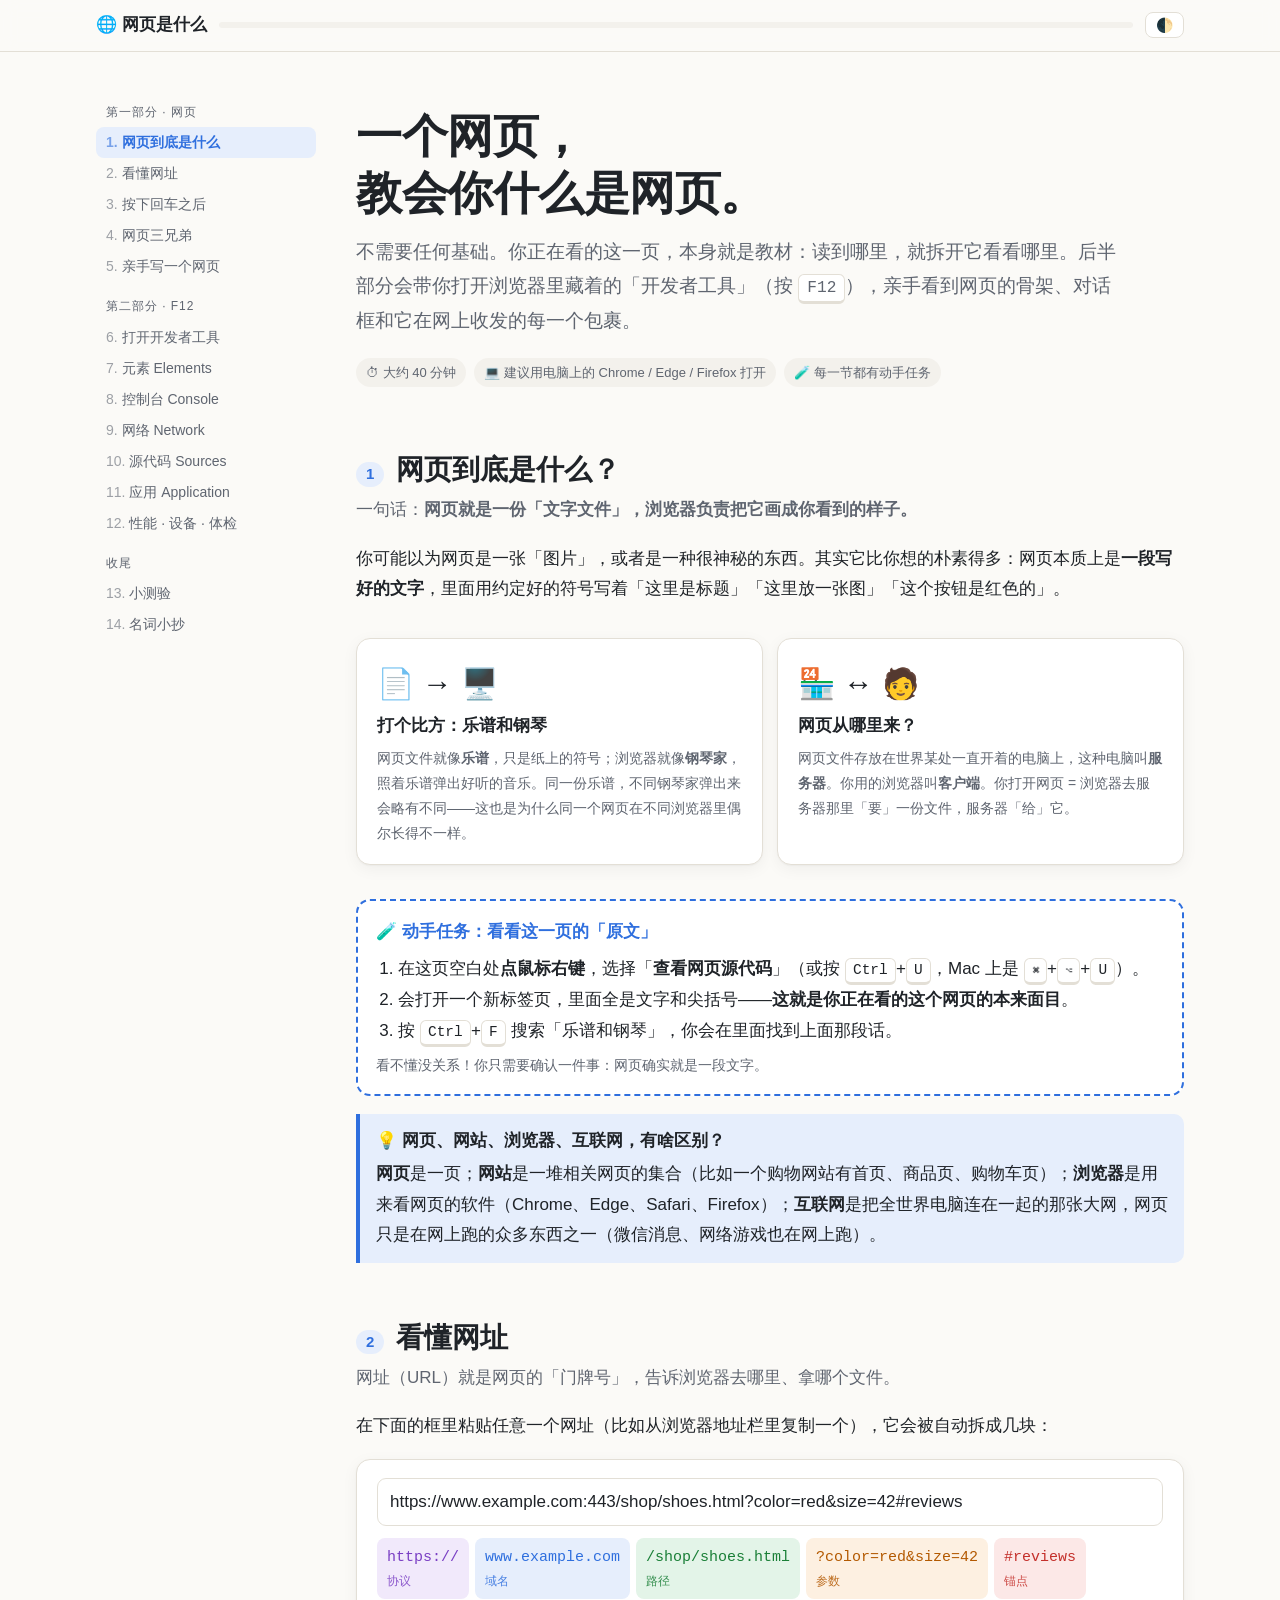
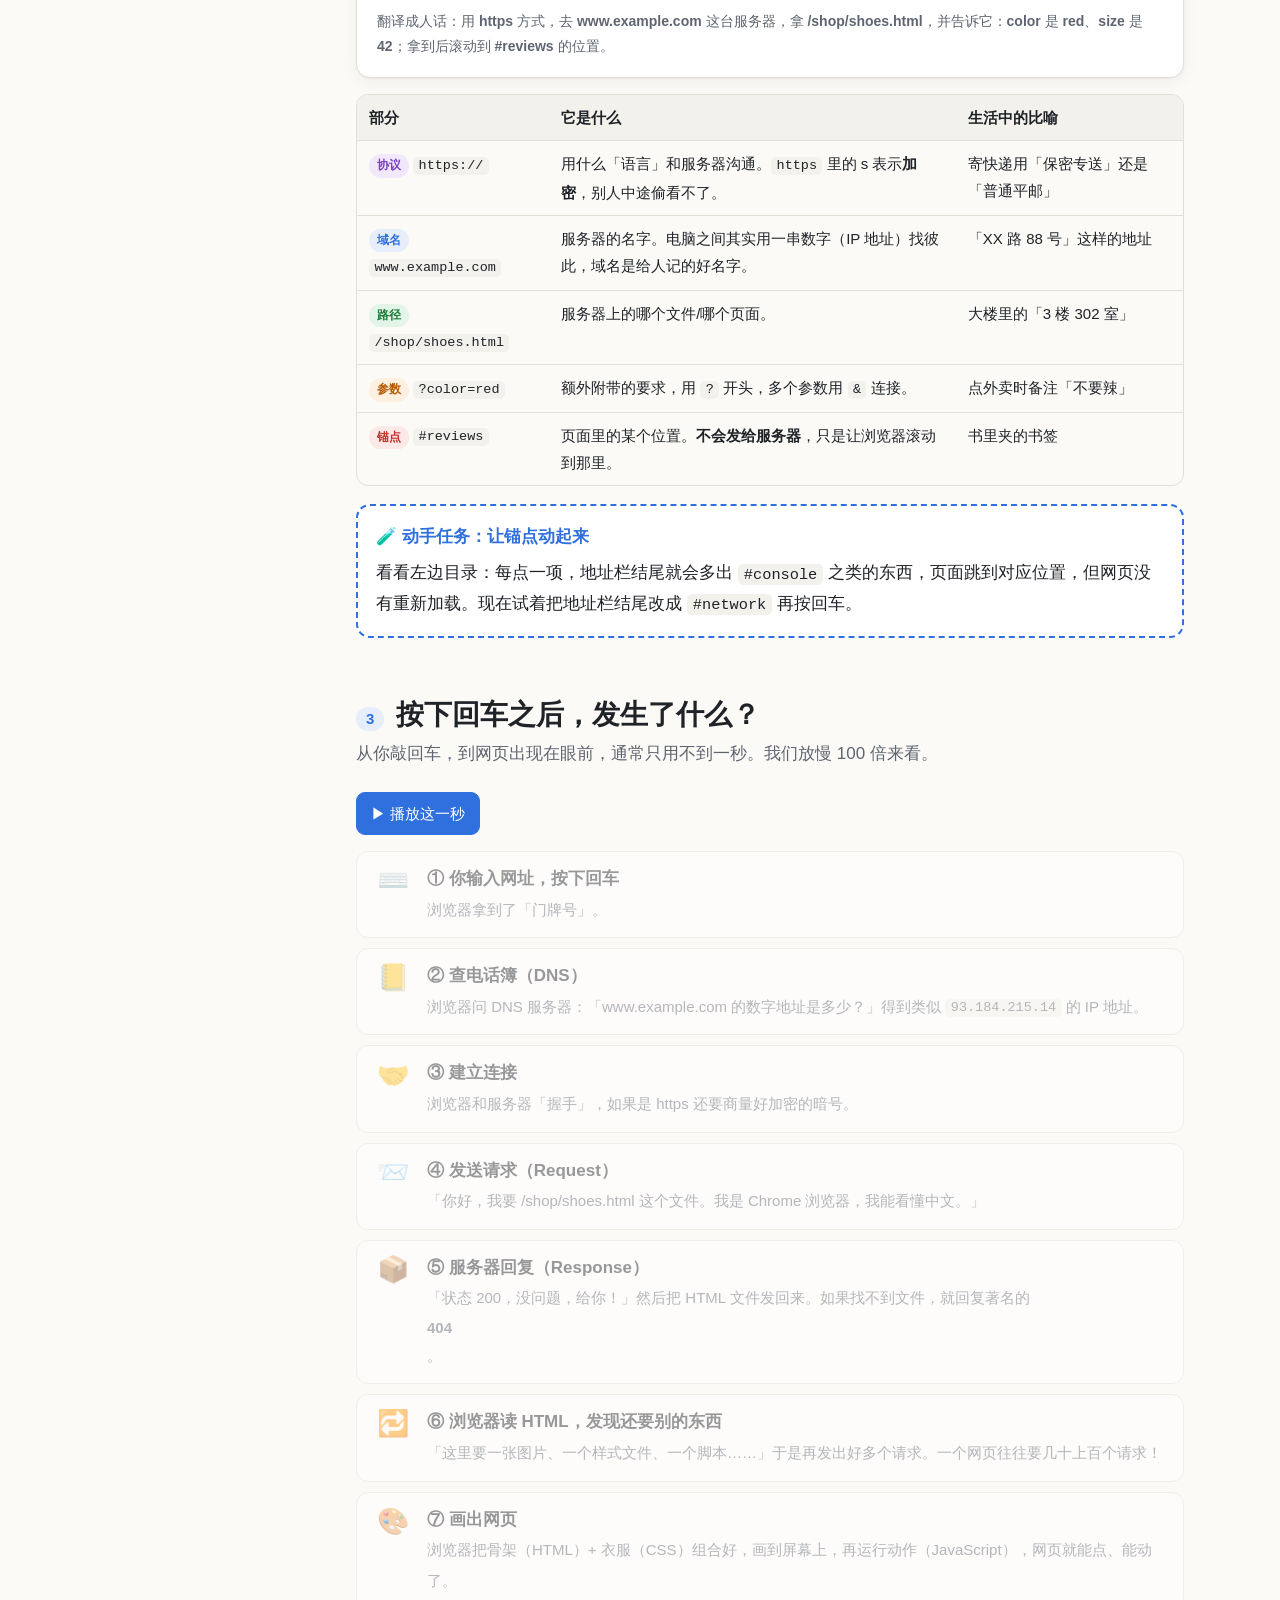
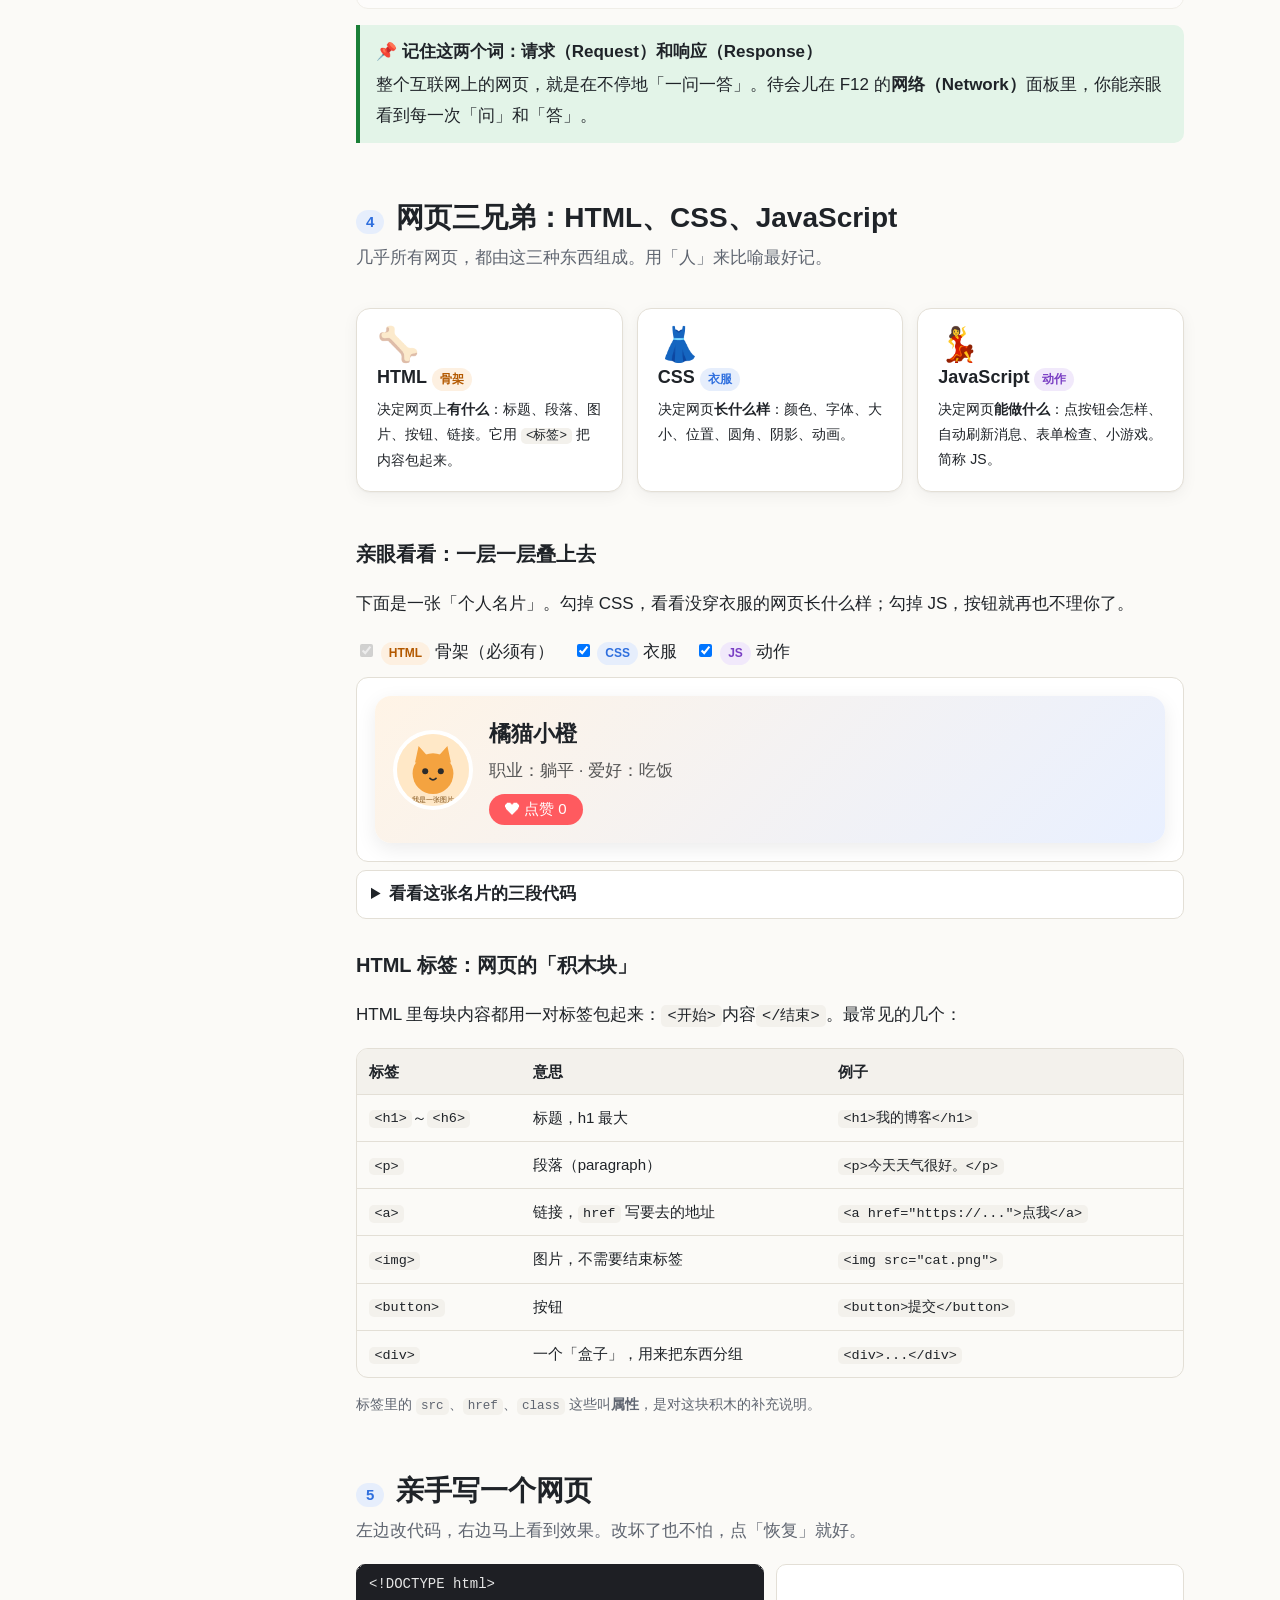
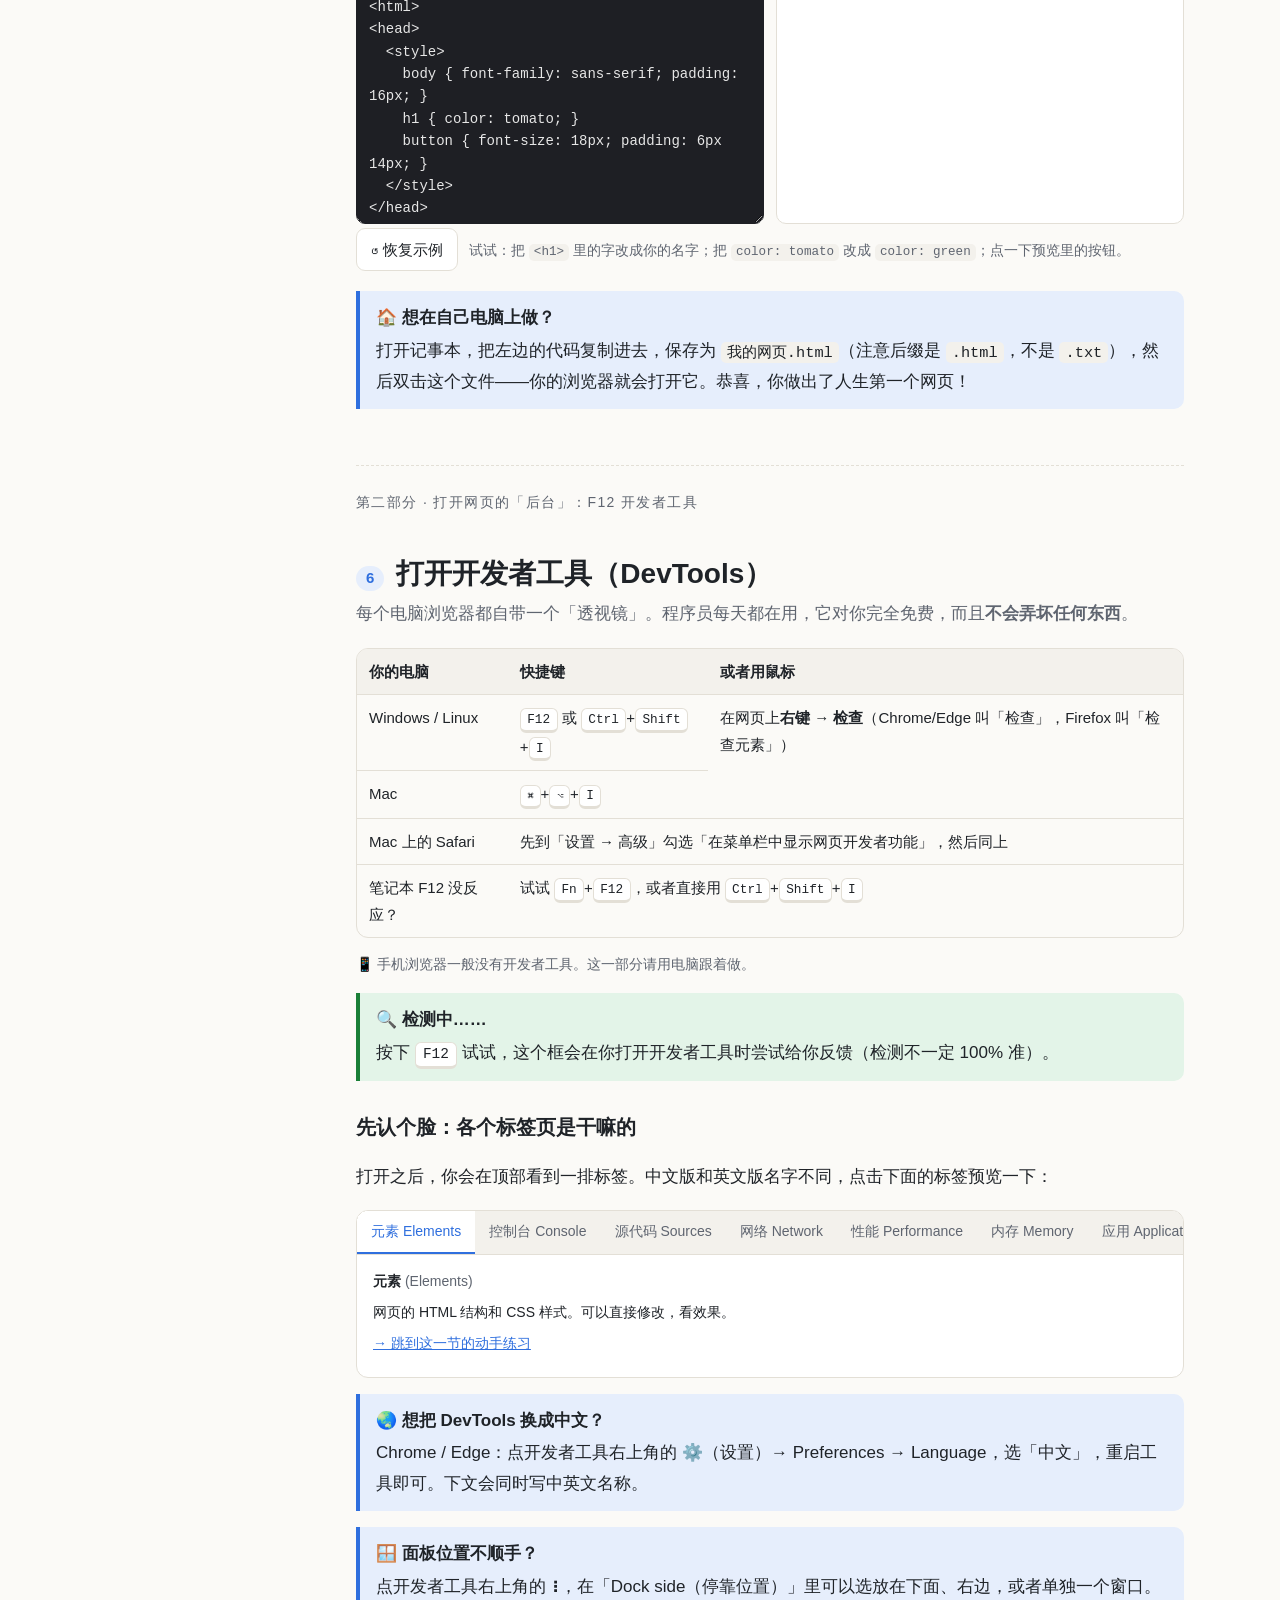
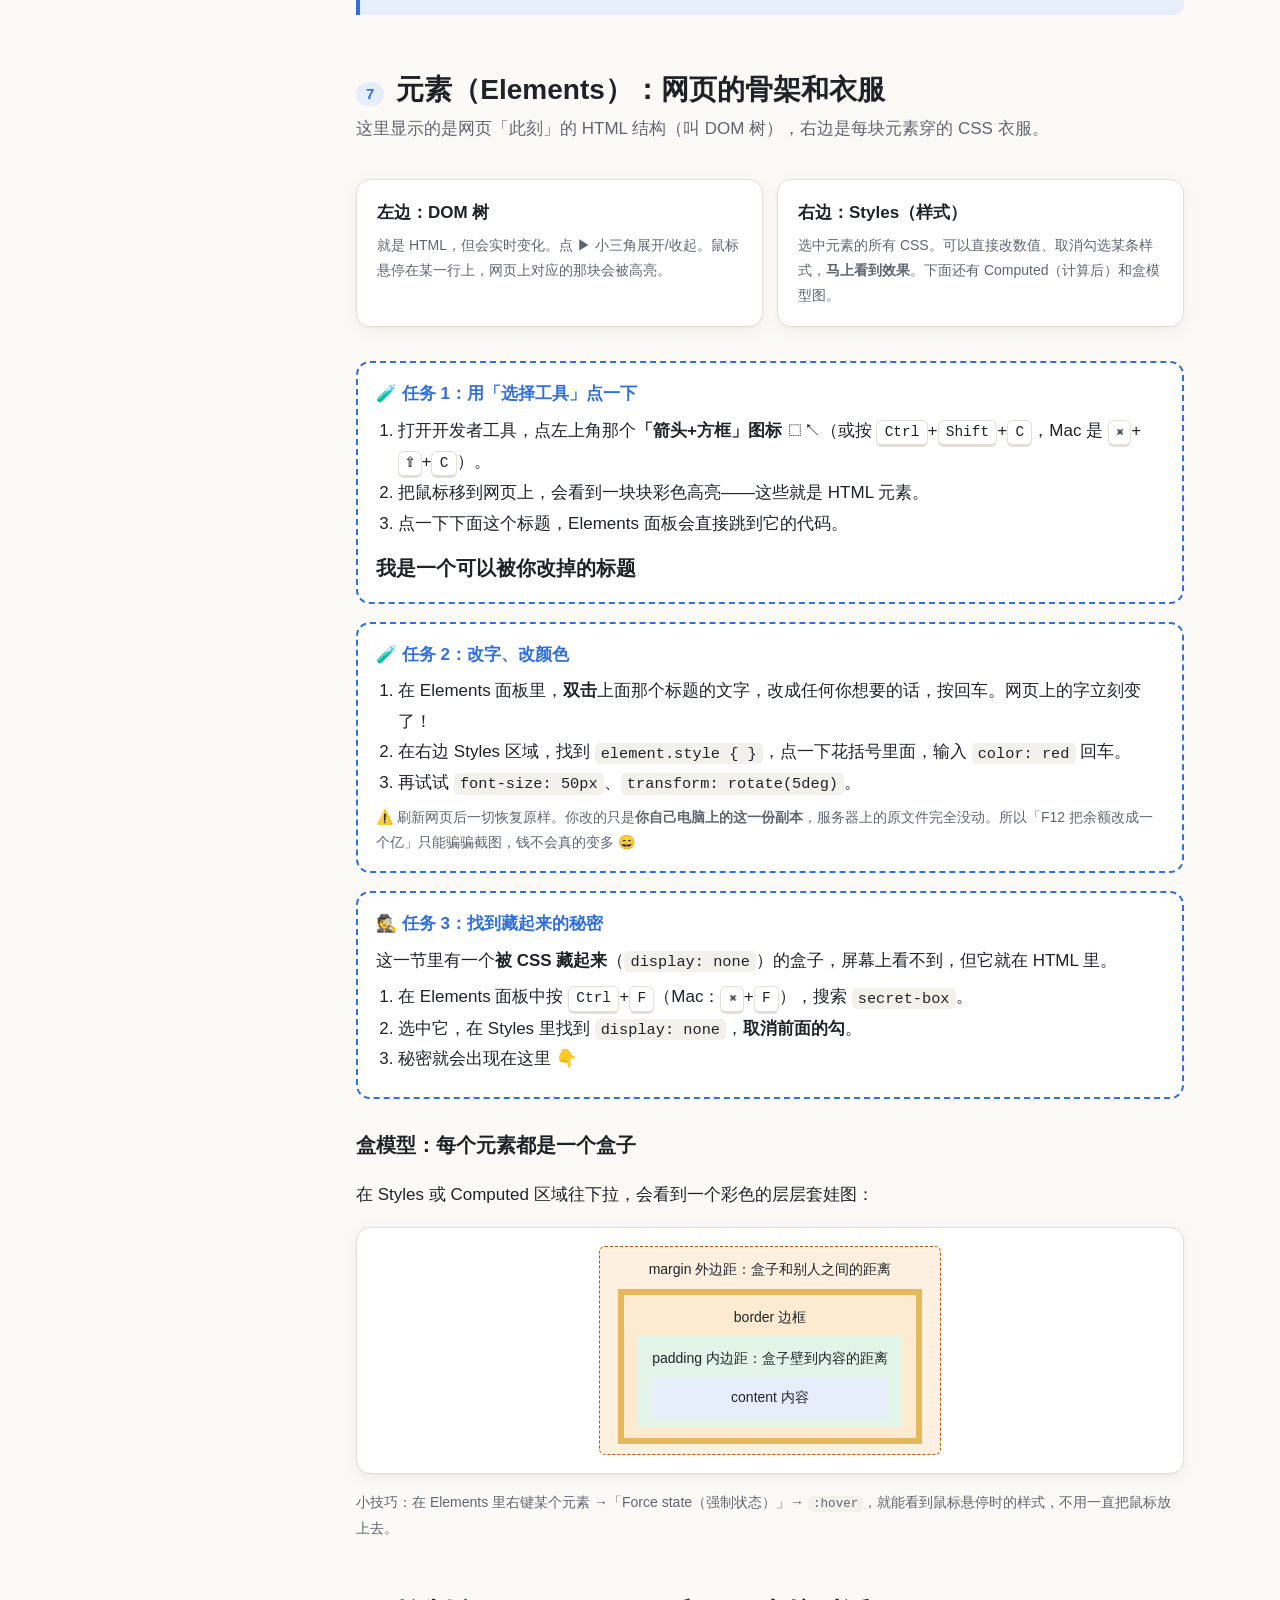
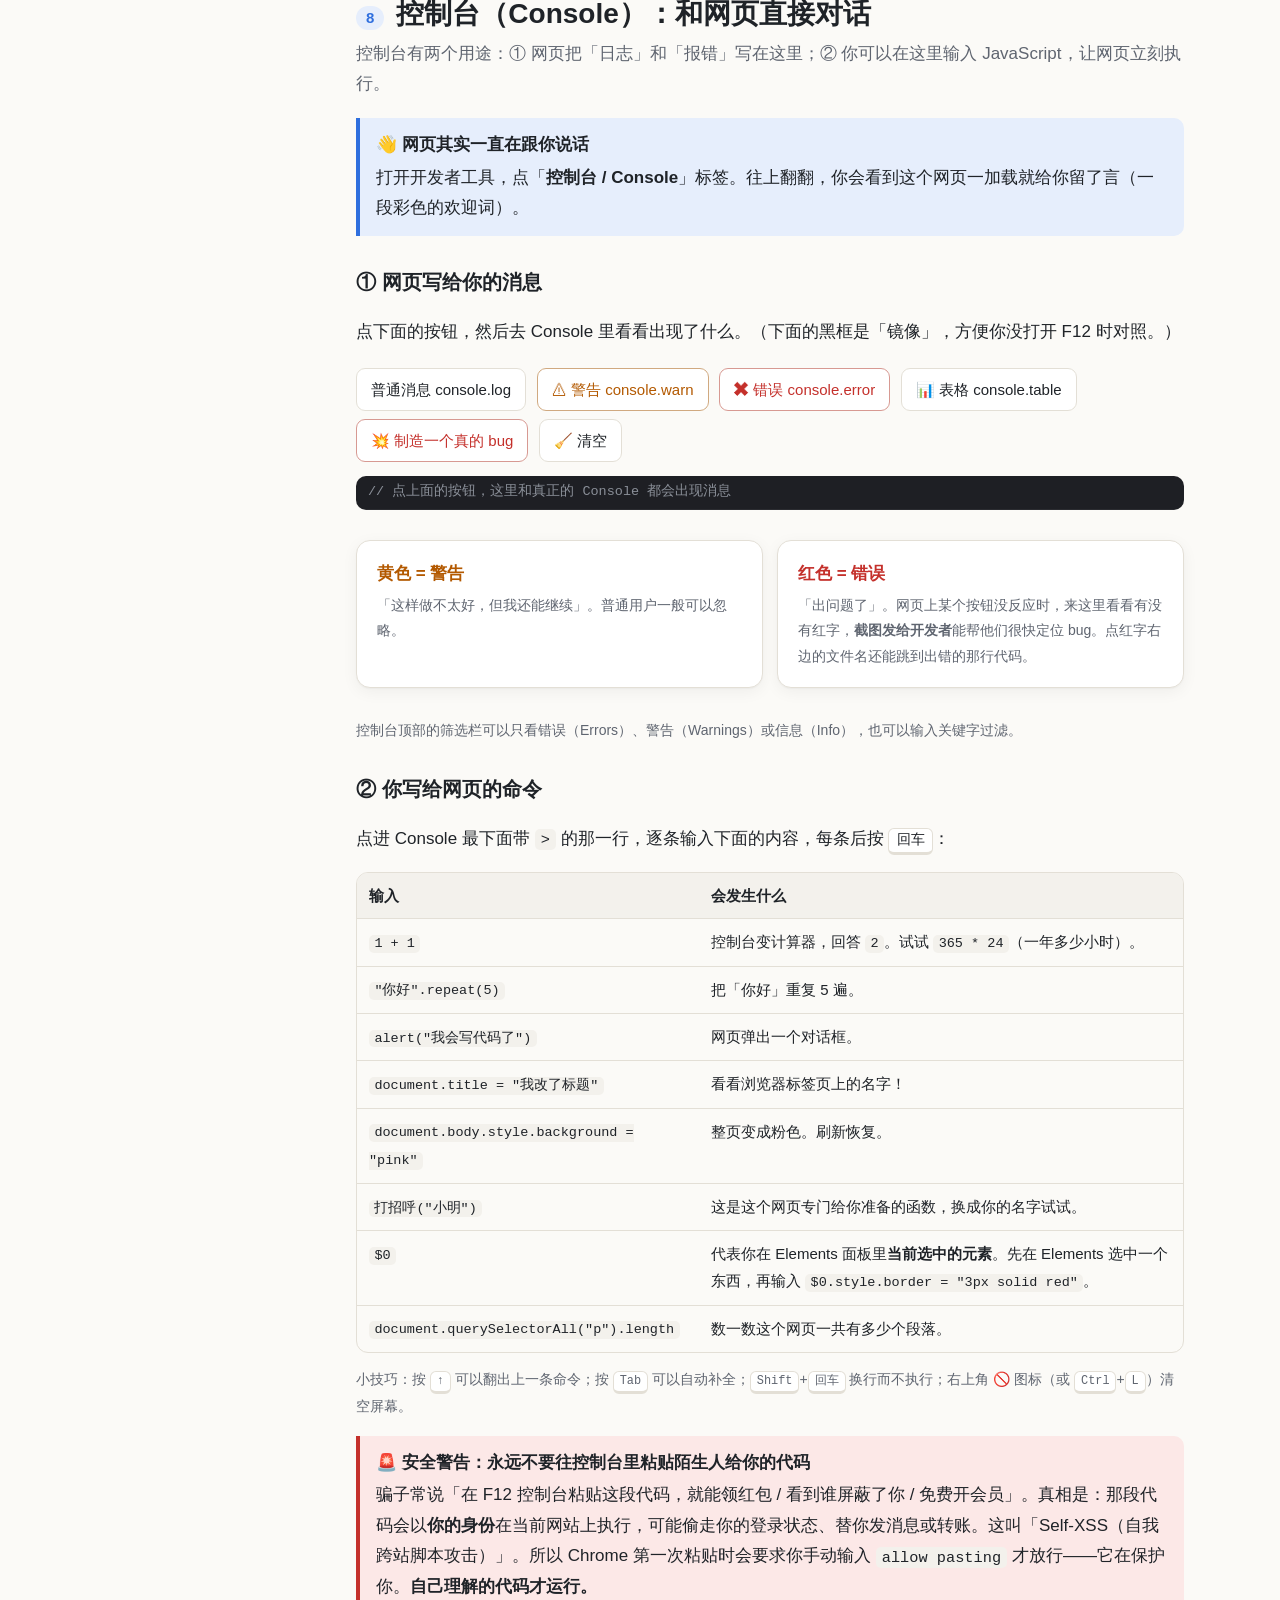
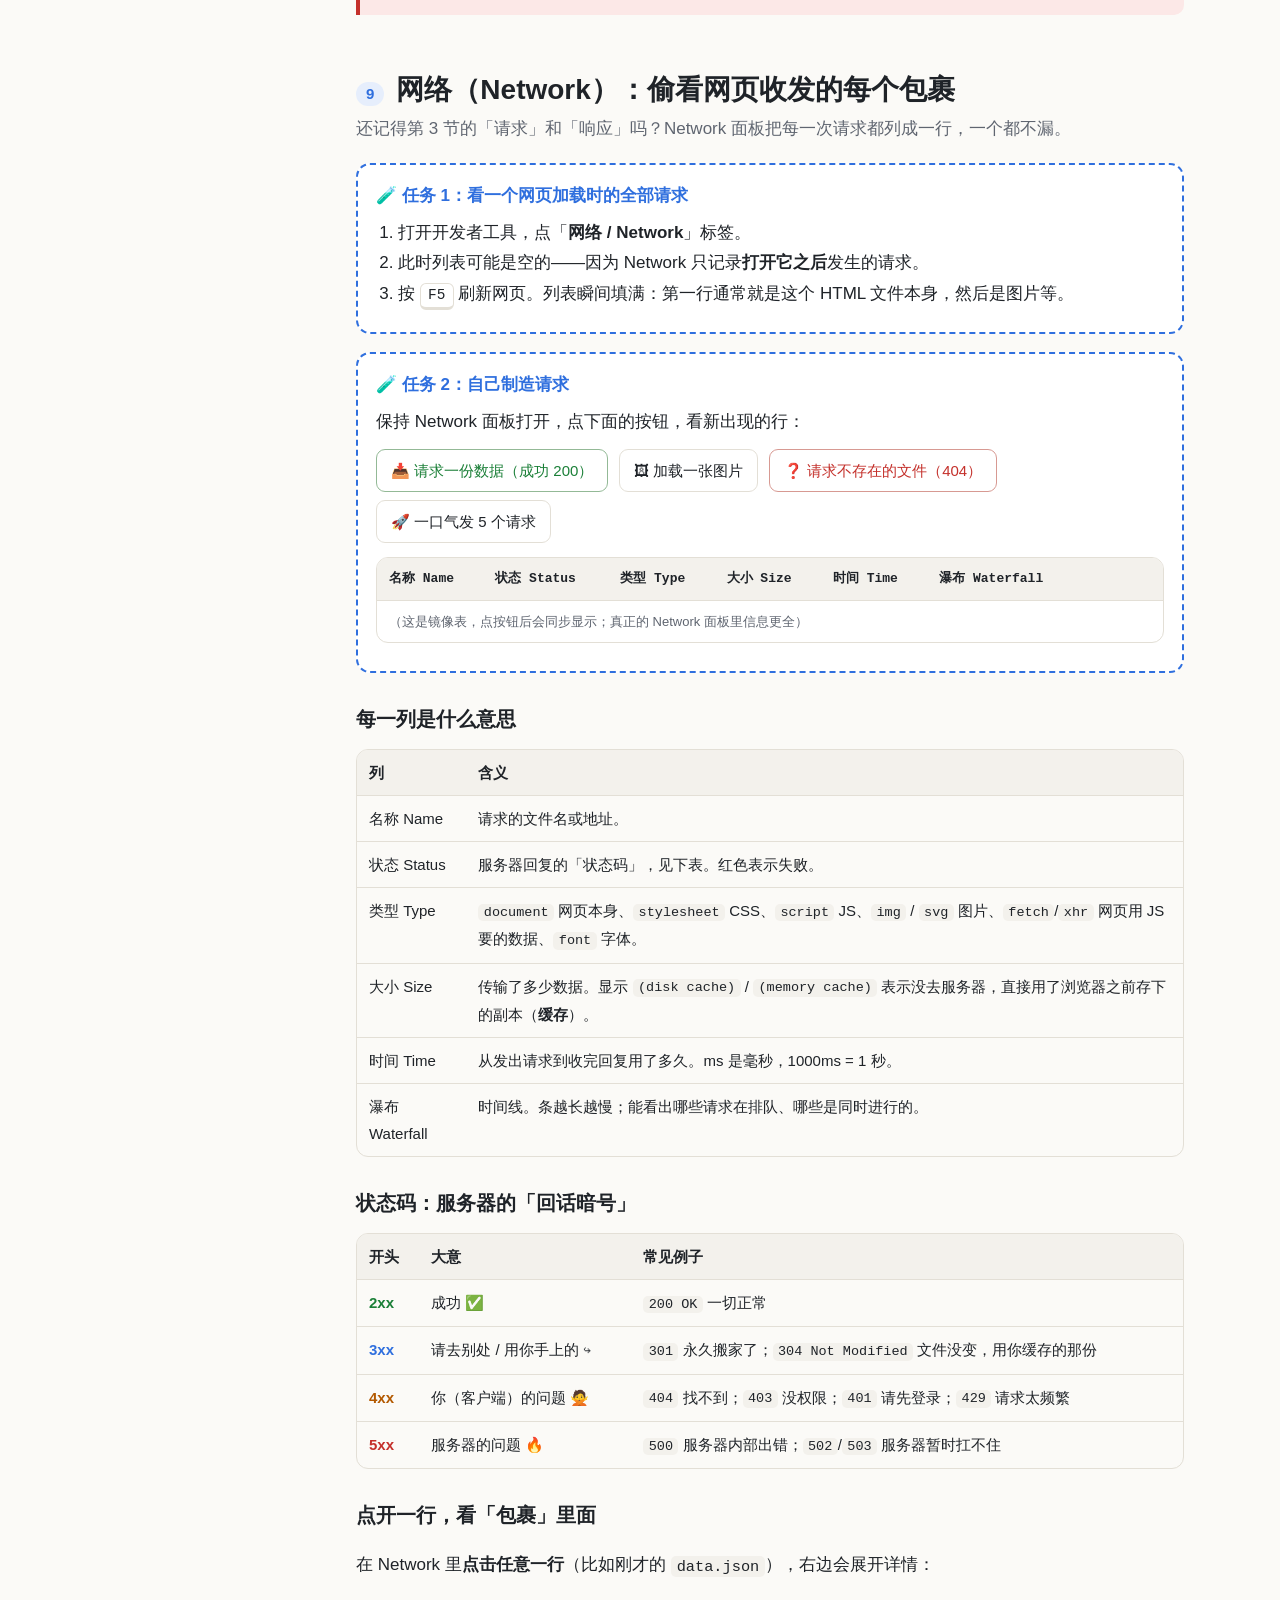
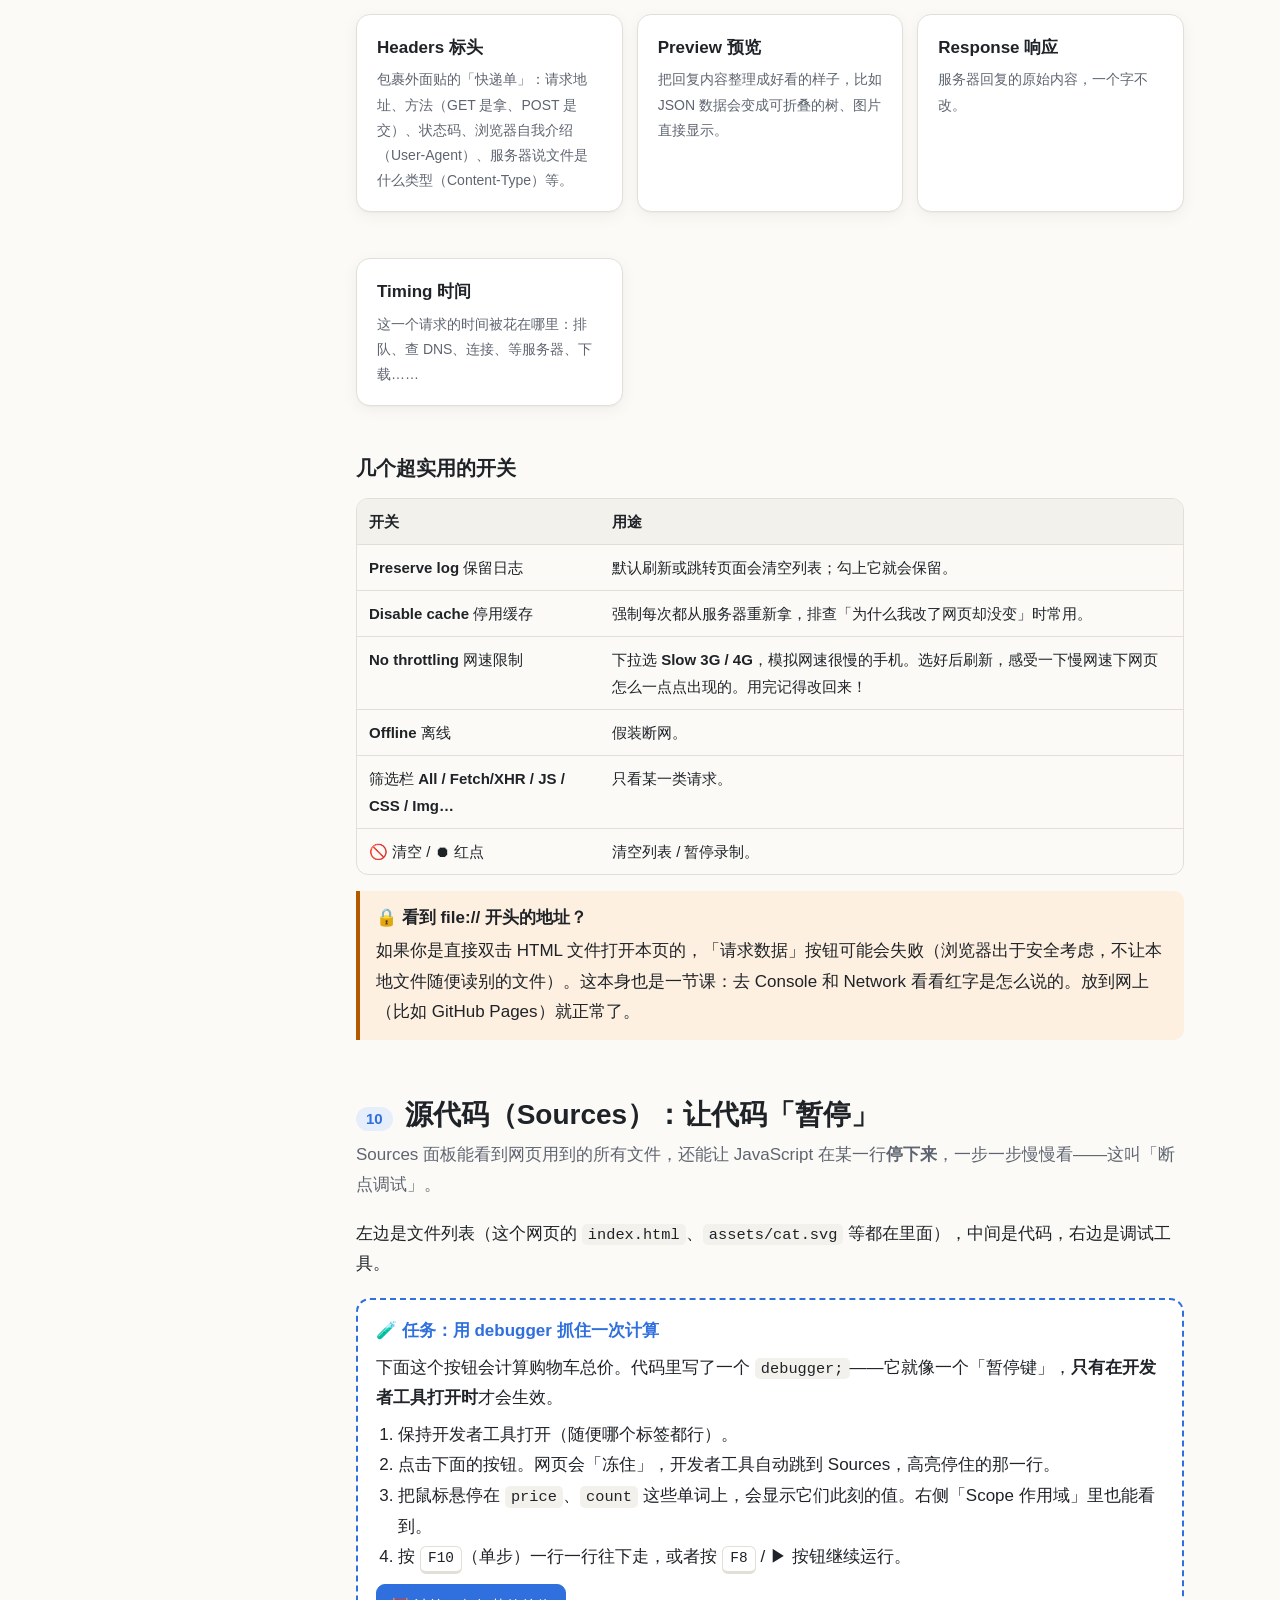
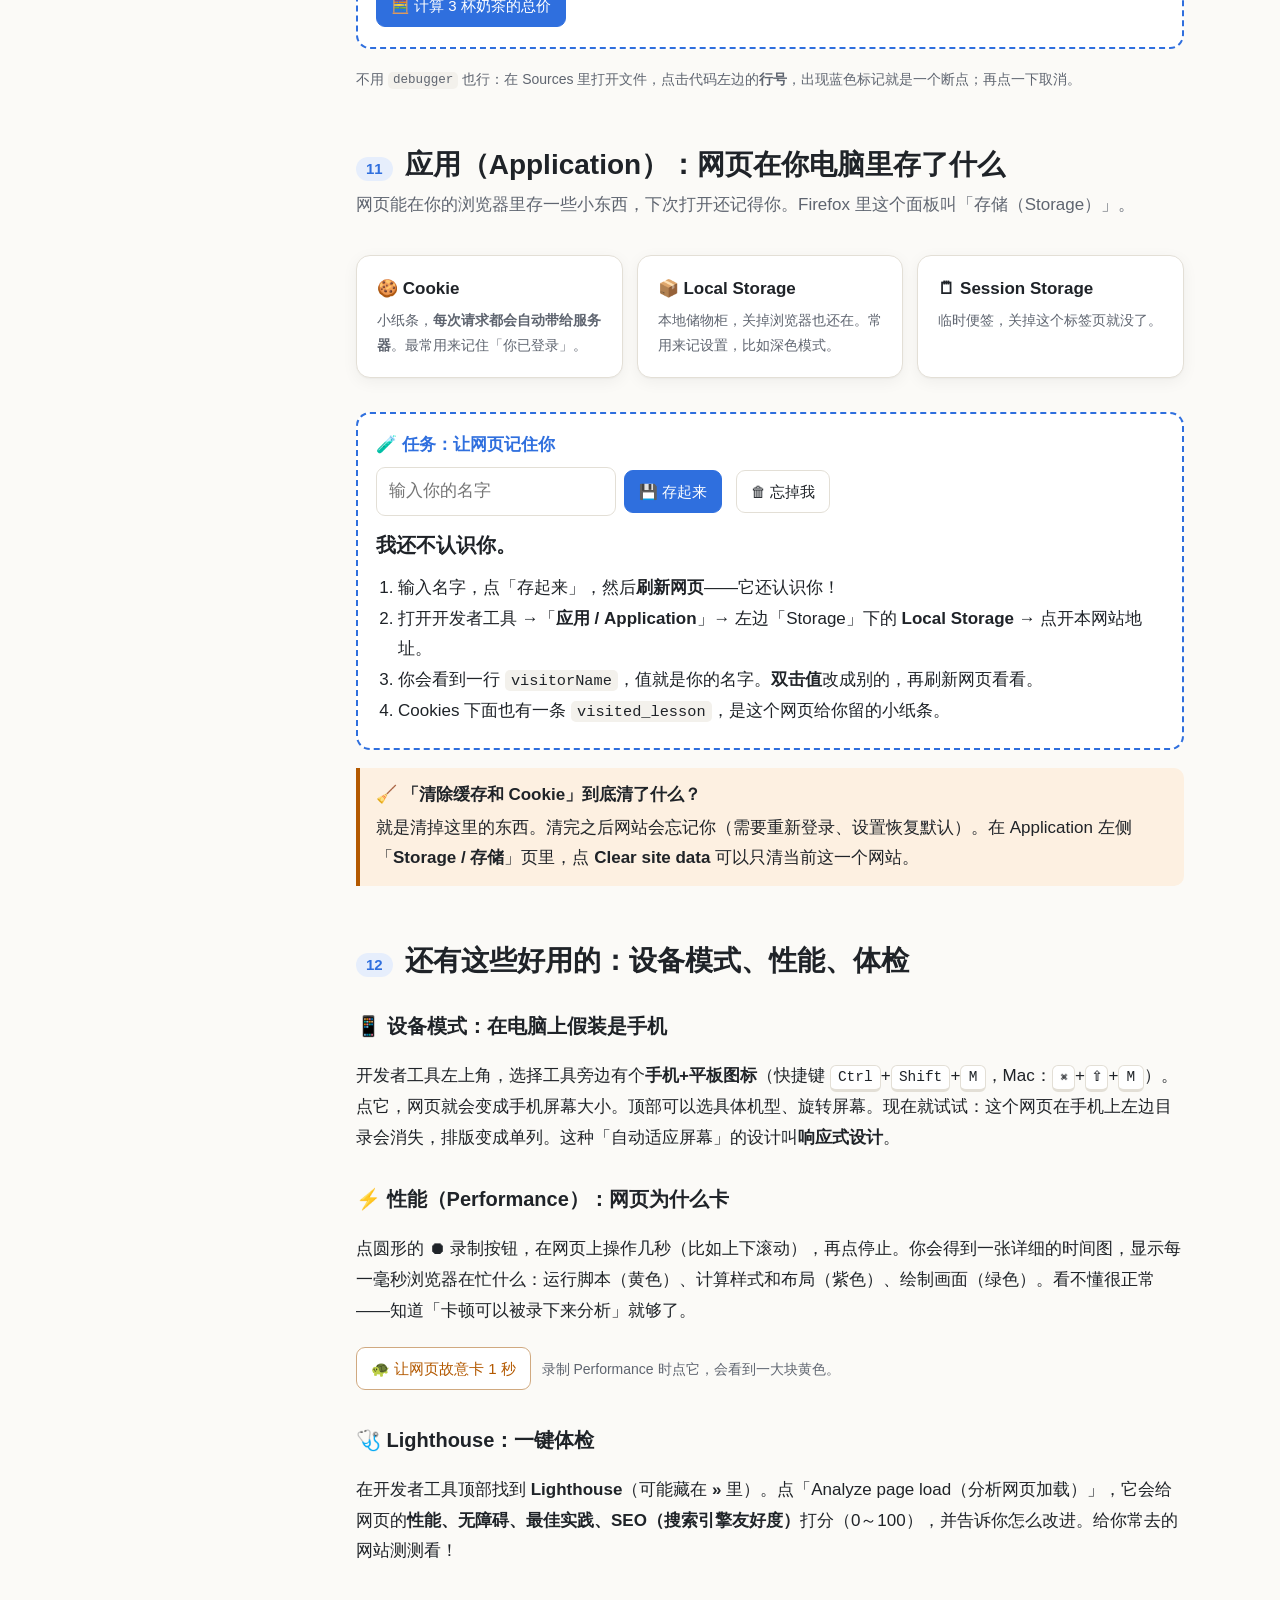
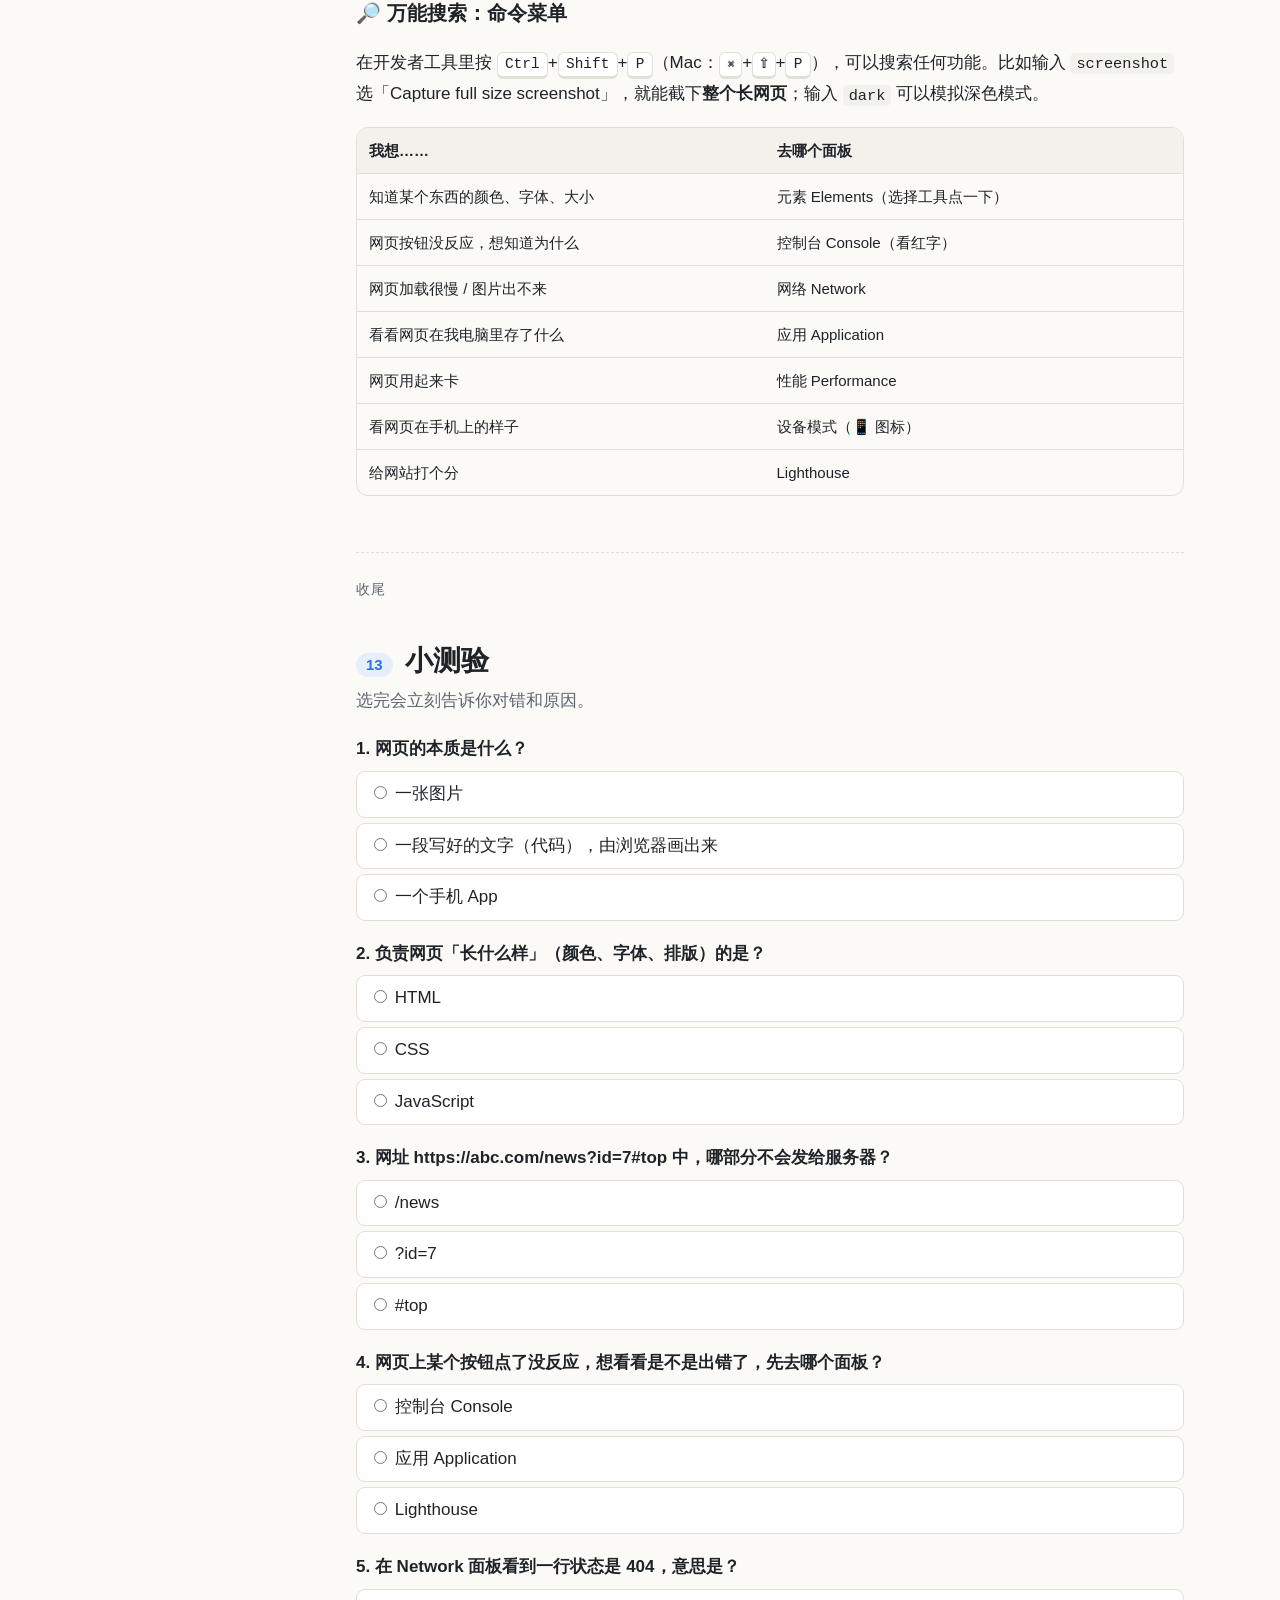
==== index.html @ 481eadd7 "Add beginner tutorial page: what a webpage is and how to use F12 DevTools" ====
<!DOCTYPE html>
<html lang="zh-CN">
<head>
<meta charset="UTF-8">
<meta name="viewport" content="width=device-width, initial-scale=1">
<title>网页是什么</title>
<meta name="description" content="给零基础的人：用一个网页讲明白什么是网页，以及怎么用 F12 开发者工具（元素、控制台、网络、源代码、应用、性能）看懂它。">
<style>
  :root {
    --bg: #fbfaf7;
    --surface: #ffffff;
    --surface-2: #f3f1ec;
    --text: #1f2328;
    --muted: #5f6570;
    --border: #e3dfd6;
    --accent: #2f6fde;
    --accent-soft: #e6eefc;
    --green: #1a7f37;
    --green-soft: #e3f4e8;
    --orange: #b35900;
    --orange-soft: #fdf0e1;
    --red: #c4302b;
    --red-soft: #fce8e7;
    --purple: #7a3fc4;
    --purple-soft: #f1e9fb;
    --code-bg: #1e1f24;
    --code-text: #e6e6e6;
    --shadow: 0 1px 2px rgba(0,0,0,.04), 0 4px 16px rgba(0,0,0,.05);
  }
  @media (prefers-color-scheme: dark) {
    :root:not([data-theme="light"]) {
      --bg: #15161a; --surface: #1d1f24; --surface-2: #25282e; --text: #e8e9ec; --muted: #a0a5ae;
      --border: #33363d; --accent: #6ea0ff; --accent-soft: #1f2a40; --green: #5cc97a; --green-soft: #1b2e22;
      --orange: #f0a35a; --orange-soft: #33261a; --red: #ff7b72; --red-soft: #3a1f1f; --purple: #b98cf5;
      --purple-soft: #2b2140; --code-bg: #0f1013; --code-text: #e6e6e6; --shadow: none;
    }
  }
  :root[data-theme="dark"] {
    --bg: #15161a; --surface: #1d1f24; --surface-2: #25282e; --text: #e8e9ec; --muted: #a0a5ae;
    --border: #33363d; --accent: #6ea0ff; --accent-soft: #1f2a40; --green: #5cc97a; --green-soft: #1b2e22;
    --orange: #f0a35a; --orange-soft: #33261a; --red: #ff7b72; --red-soft: #3a1f1f; --purple: #b98cf5;
    --purple-soft: #2b2140; --code-bg: #0f1013; --code-text: #e6e6e6; --shadow: none;
  }

  * { box-sizing: border-box; }
  html { scroll-behavior: smooth; }
  body {
    margin: 0; background: var(--bg); color: var(--text);
    font-family: -apple-system, BlinkMacSystemFont, "PingFang SC", "Hiragino Sans GB", "Microsoft YaHei", "Noto Sans CJK SC", sans-serif;
    font-size: 17px; line-height: 1.8;
  }
  a { color: var(--accent); }
  code, kbd, pre, textarea.code { font-family: ui-monospace, SFMono-Regular, Menlo, Consolas, "Courier New", monospace; }
  code { background: var(--surface-2); padding: .1em .4em; border-radius: 5px; font-size: .9em; }
  kbd {
    display: inline-block; padding: .05em .5em; border: 1px solid var(--border); border-bottom-width: 3px;
    border-radius: 6px; background: var(--surface); font-size: .85em; line-height: 1.5; white-space: nowrap;
  }
  pre {
    background: var(--code-bg); color: var(--code-text); padding: 14px 16px; border-radius: 10px;
    overflow-x: auto; font-size: 14px; line-height: 1.6; margin: 12px 0;
  }
  pre code { background: none; padding: 0; color: inherit; font-size: inherit; }
  .t-tag { color: #7ec4ff; } .t-attr { color: #ffcb6b; } .t-str { color: #a5e07a; } .t-com { color: #8a8f98; } .t-key { color: #ff9ac1; }

  /* layout */
  .topbar {
    position: sticky; top: 0; z-index: 20; background: color-mix(in srgb, var(--bg) 88%, transparent);
    backdrop-filter: blur(8px); border-bottom: 1px solid var(--border);
  }
  .topbar-inner { max-width: 1120px; margin: 0 auto; padding: 10px 16px; display: flex; align-items: center; gap: 12px; }
  .brand { font-weight: 700; text-decoration: none; color: var(--text); white-space: nowrap; }
  .progress { flex: 1; height: 6px; background: var(--surface-2); border-radius: 99px; overflow: hidden; }
  .progress > div { height: 100%; width: 0; background: var(--accent); transition: width .2s; }
  .theme-btn { border: 1px solid var(--border); background: var(--surface); color: var(--text); border-radius: 8px; padding: 4px 10px; cursor: pointer; font-size: 14px; }

  .wrap { max-width: 1120px; margin: 0 auto; padding: 0 16px; display: grid; grid-template-columns: 220px minmax(0,1fr); gap: 40px; }
  nav.toc { position: sticky; top: 64px; align-self: start; padding: 24px 0; max-height: calc(100vh - 64px); overflow-y: auto; }
  nav.toc ol { list-style: none; padding: 0; margin: 0; counter-reset: toc; }
  nav.toc li { counter-increment: toc; }
  nav.toc a {
    display: block; padding: 5px 10px; border-radius: 8px; color: var(--muted); text-decoration: none; font-size: 14px; line-height: 1.5;
  }
  nav.toc a::before { content: counter(toc) ". "; opacity: .6; }
  nav.toc a.active { background: var(--accent-soft); color: var(--accent); font-weight: 600; }
  nav.toc .toc-group { font-size: 12px; color: var(--muted); text-transform: uppercase; letter-spacing: .08em; margin: 14px 10px 4px; }
  main { min-width: 0; padding-bottom: 80px; }

  @media (max-width: 860px) {
    .wrap { grid-template-columns: minmax(0,1fr); gap: 0; }
    nav.toc { display: none; }
  }

  .hero { padding: 56px 0 24px; }
  .hero h1 { font-size: clamp(30px, 6vw, 46px); line-height: 1.25; margin: 0 0 12px; letter-spacing: -.01em; }
  .hero p.lead { font-size: 19px; color: var(--muted); margin: 0 0 20px; max-width: 40em; }
  .badges { display: flex; flex-wrap: wrap; gap: 8px; }
  .badge { font-size: 13px; padding: 3px 10px; border-radius: 99px; background: var(--surface-2); color: var(--muted); }

  section.lesson { padding-top: 40px; scroll-margin-top: 60px; }
  section.lesson > h2 { font-size: 28px; line-height: 1.35; margin: 0 0 6px; display: flex; gap: 12px; align-items: baseline; flex-wrap: wrap; }
  section.lesson > h2 .num { font-size: 15px; color: var(--accent); font-weight: 700; background: var(--accent-soft); padding: 2px 10px; border-radius: 99px; }
  section.lesson > .sub { color: var(--muted); margin: 0 0 18px; }
  h3 { font-size: 20px; margin: 28px 0 8px; }
  hr.part { border: none; border-top: 1px dashed var(--border); margin: 56px 0 0; }
  .part-title { margin: 24px 0 0; font-size: 14px; letter-spacing: .1em; color: var(--muted); }

  .card { background: var(--surface); border: 1px solid var(--border); border-radius: 14px; padding: 18px 20px; box-shadow: var(--shadow); margin: 16px 0; }
  .grid-2 { display: grid; grid-template-columns: repeat(auto-fit, minmax(240px, 1fr)); gap: 14px; }
  .grid-3 { display: grid; grid-template-columns: repeat(auto-fit, minmax(200px, 1fr)); gap: 14px; }
  .note { border-left: 4px solid var(--accent); background: var(--accent-soft); padding: 12px 16px; border-radius: 0 10px 10px 0; margin: 16px 0; }
  .note.warn { border-color: var(--orange); background: var(--orange-soft); }
  .note.danger { border-color: var(--red); background: var(--red-soft); }
  .note.ok { border-color: var(--green); background: var(--green-soft); }
  .note strong:first-child { display: block; margin-bottom: 2px; }

  .task { border: 2px dashed var(--accent); border-radius: 14px; padding: 16px 18px; margin: 18px 0; background: var(--surface); }
  .task > .task-head { font-weight: 700; color: var(--accent); margin-bottom: 6px; }
  .task ol { margin: 6px 0; padding-left: 1.3em; }

  button.btn {
    font: inherit; font-size: 15px; border: 1px solid var(--border); background: var(--surface); color: var(--text);
    padding: 7px 14px; border-radius: 9px; cursor: pointer; margin: 4px 6px 4px 0; transition: transform .05s, background .15s;
  }
  button.btn:hover { background: var(--surface-2); }
  button.btn:active { transform: translateY(1px); }
  button.btn.primary { background: var(--accent); color: #fff; border-color: var(--accent); }
  button.btn.primary:hover { filter: brightness(1.08); }
  button.btn.red { color: var(--red); border-color: color-mix(in srgb, var(--red) 40%, var(--border)); }
  button.btn.green { color: var(--green); border-color: color-mix(in srgb, var(--green) 40%, var(--border)); }
  button.btn.orange { color: var(--orange); border-color: color-mix(in srgb, var(--orange) 40%, var(--border)); }

  input[type=text], textarea {
    font: inherit; width: 100%; padding: 8px 12px; border: 1px solid var(--border); border-radius: 9px; background: var(--surface); color: var(--text);
  }
  textarea.code { font-size: 14px; line-height: 1.6; min-height: 220px; resize: vertical; background: var(--code-bg); color: var(--code-text); border-color: var(--code-bg); }

  table { border-collapse: collapse; width: 100%; font-size: 15px; }
  .table-wrap { overflow-x: auto; margin: 12px 0; border: 1px solid var(--border); border-radius: 12px; }
  th, td { text-align: left; padding: 9px 12px; border-bottom: 1px solid var(--border); vertical-align: top; }
  th { background: var(--surface-2); font-weight: 600; white-space: nowrap; }
  tr:last-child td { border-bottom: none; }

  /* analogy cards */
  .trio .card h4 { margin: 0 0 4px; font-size: 18px; }
  .trio .emoji { font-size: 34px; line-height: 1; }
  .pill { display: inline-block; font-size: 12px; padding: 1px 8px; border-radius: 99px; font-weight: 600; }
  .pill.html { background: var(--orange-soft); color: var(--orange); }
  .pill.css { background: var(--accent-soft); color: var(--accent); }
  .pill.js { background: var(--purple-soft); color: var(--purple); }

  /* URL parser */
  .url-parts { display: flex; flex-wrap: wrap; gap: 6px; margin-top: 12px; font-family: ui-monospace, Menlo, Consolas, monospace; font-size: 15px; }
  .url-part { border-radius: 8px; padding: 6px 10px; display: flex; flex-direction: column; min-width: 0; word-break: break-all; }
  .url-part small { font-family: -apple-system, "PingFang SC", "Microsoft YaHei", sans-serif; font-size: 12px; opacity: .85; }
  .up-protocol { background: var(--purple-soft); color: var(--purple); }
  .up-host { background: var(--accent-soft); color: var(--accent); }
  .up-path { background: var(--green-soft); color: var(--green); }
  .up-query { background: var(--orange-soft); color: var(--orange); }
  .up-hash { background: var(--red-soft); color: var(--red); }

  /* journey */
  .journey { display: grid; gap: 10px; counter-reset: step; }
  .step { display: grid; grid-template-columns: 44px 1fr; gap: 12px; align-items: start; padding: 12px 14px; border: 1px solid var(--border); border-radius: 12px; background: var(--surface); opacity: .45; transition: opacity .3s, border-color .3s, transform .3s; }
  .step.on { opacity: 1; border-color: var(--accent); transform: translateX(4px); }
  .step .ico { font-size: 26px; text-align: center; line-height: 1.3; }
  .step b { display: block; }
  .step span { color: var(--muted); font-size: 15px; }

  /* three-layer demo */
  .layer-demo { border: 1px solid var(--border); border-radius: 12px; padding: 18px; min-height: 180px; background: var(--surface); }
  .layer-toggles label { margin-right: 14px; cursor: pointer; user-select: none; white-space: nowrap; }
  .layer-demo.styled .profile { font-family: inherit; display: flex; gap: 16px; align-items: center; background: linear-gradient(135deg, #fff4e6, #e9f0ff); color: #1f2328; border-radius: 16px; padding: 18px; box-shadow: 0 6px 20px rgba(0,0,0,.08); }
  .layer-demo.styled .profile img { width: 80px; height: 80px; border-radius: 50%; border: 4px solid #fff; }
  .layer-demo.styled .profile h4 { margin: 0; font-size: 22px; }
  .layer-demo.styled .profile p { margin: 2px 0 8px; color: #555; }
  .layer-demo.styled .profile button { background: #ff5a5f; color: #fff; border: none; border-radius: 99px; padding: 6px 16px; font-size: 15px; cursor: pointer; }
  .layer-demo:not(.styled) .profile { font-family: "Times New Roman", serif; color: #000; background: #fff; padding: 8px; }
  .layer-demo:not(.styled) .profile img { width: 80px; height: 80px; }
  .layer-demo:not(.styled) .profile h4 { font-size: 2em; margin: .5em 0; font-weight: bold; }

  /* playground */
  .playground { display: grid; grid-template-columns: 1fr 1fr; gap: 12px; }
  .playground iframe { width: 100%; min-height: 260px; border: 1px solid var(--border); border-radius: 10px; background: #fff; }
  @media (max-width: 700px) { .playground { grid-template-columns: 1fr; } }

  /* fake devtools illustration */
  .fake-devtools { border: 1px solid var(--border); border-radius: 12px; overflow: hidden; background: var(--surface); font-size: 14px; }
  .fd-tabs { display: flex; overflow-x: auto; background: var(--surface-2); border-bottom: 1px solid var(--border); }
  .fd-tab { padding: 8px 14px; white-space: nowrap; cursor: pointer; border: none; background: none; color: var(--muted); font: inherit; font-size: 14px; border-bottom: 2px solid transparent; }
  .fd-tab.on { color: var(--accent); border-bottom-color: var(--accent); background: var(--surface); }
  .fd-body { padding: 14px 16px; min-height: 120px; }
  .fd-body p { margin: 0 0 6px; }

  /* console mirror */
  .console-mirror { background: var(--code-bg); color: var(--code-text); border-radius: 10px; font-family: ui-monospace, Menlo, Consolas, monospace; font-size: 13.5px; max-height: 240px; overflow-y: auto; margin-top: 10px; }
  .console-mirror div { padding: 4px 12px; border-bottom: 1px solid rgba(255,255,255,.06); white-space: pre-wrap; word-break: break-all; }
  .console-mirror .w { background: rgba(240,170,0,.12); color: #ffd479; }
  .console-mirror .e { background: rgba(255,80,80,.12); color: #ff9b94; }
  .console-mirror .i { color: #9cc7ff; }
  .console-mirror .empty { color: #8a8f98; }

  /* network mirror */
  .net-table td, .net-table th { font-family: ui-monospace, Menlo, Consolas, monospace; font-size: 13px; white-space: nowrap; }
  .net-table .s2 { color: var(--green); font-weight: 600; }
  .net-table .s4, .net-table .s5, .net-table .sx { color: var(--red); font-weight: 600; }
  .bar { height: 8px; border-radius: 4px; background: var(--accent); min-width: 3px; }

  .secret-box { display: none; }
  #editable-title { outline: 2px dashed transparent; }

  .storage-out { font-size: 20px; font-weight: 600; margin: 10px 0; min-height: 1.5em; }

  /* quiz */
  .quiz-q { margin: 18px 0; }
  .quiz-q p { margin: 0 0 6px; font-weight: 600; }
  .quiz-q label { display: block; padding: 7px 12px; margin: 5px 0; border: 1px solid var(--border); border-radius: 9px; cursor: pointer; background: var(--surface); }
  .quiz-q label.right { border-color: var(--green); background: var(--green-soft); }
  .quiz-q label.wrong { border-color: var(--red); background: var(--red-soft); }
  .quiz-q .why { font-size: 15px; color: var(--muted); display: none; margin-top: 4px; }
  .quiz-q.done .why { display: block; }
  .score { font-size: 20px; font-weight: 700; }

  details { border: 1px solid var(--border); border-radius: 10px; padding: 8px 14px; margin: 8px 0; background: var(--surface); }
  details summary { cursor: pointer; font-weight: 600; }

  footer { border-top: 1px solid var(--border); padding: 24px 16px 40px; color: var(--muted); font-size: 14px; text-align: center; }

  .flash { animation: flash 1.2s ease; }
  @keyframes flash { 0% { background: var(--orange-soft); } 100% { background: transparent; } }
  .muted { color: var(--muted); }
  .small { font-size: 14px; }
</style>
</head>
<body>

<div class="topbar">
  <div class="topbar-inner">
    <a class="brand" href="#top">🌐 网页是什么</a>
    <div class="progress" aria-hidden="true"><div id="progress-bar"></div></div>
    <button class="theme-btn" id="theme-btn" type="button" aria-label="切换深色/浅色">🌓</button>
  </div>
</div>

<div class="wrap" id="top">
  <nav class="toc" aria-label="目录">
    <div class="toc-group">第一部分 · 网页</div>
    <ol id="toc-list">
      <li><a href="#what">网页到底是什么</a></li>
      <li><a href="#url">看懂网址</a></li>
      <li><a href="#journey">按下回车之后</a></li>
      <li><a href="#trio">网页三兄弟</a></li>
      <li><a href="#playground">亲手写一个网页</a></li>
      <li class="toc-group" style="counter-increment:none">第二部分 · F12</li>
      <li><a href="#f12">打开开发者工具</a></li>
      <li><a href="#elements">元素 Elements</a></li>
      <li><a href="#console">控制台 Console</a></li>
      <li><a href="#network">网络 Network</a></li>
      <li><a href="#sources">源代码 Sources</a></li>
      <li><a href="#application">应用 Application</a></li>
      <li><a href="#more">性能 · 设备 · 体检</a></li>
      <li class="toc-group" style="counter-increment:none">收尾</li>
      <li><a href="#quiz">小测验</a></li>
      <li><a href="#glossary">名词小抄</a></li>
    </ol>
  </nav>

  <main>
    <header class="hero">
      <h1>一个网页，<br>教会你什么是网页。</h1>
      <p class="lead">不需要任何基础。你正在看的这一页，本身就是教材：读到哪里，就拆开它看看哪里。后半部分会带你打开浏览器里藏着的「开发者工具」（按 <kbd>F12</kbd>），亲手看到网页的骨架、对话框和它在网上收发的每一个包裹。</p>
      <div class="badges">
        <span class="badge">⏱ 大约 40 分钟</span>
        <span class="badge">💻 建议用电脑上的 Chrome / Edge / Firefox 打开</span>
        <span class="badge">🧪 每一节都有动手任务</span>
      </div>
    </header>

    <!-- ============ 1 ============ -->
    <section class="lesson" id="what">
      <h2><span class="num">1</span>网页到底是什么？</h2>
      <p class="sub">一句话：<b>网页就是一份「文字文件」，浏览器负责把它画成你看到的样子。</b></p>

      <p>你可能以为网页是一张「图片」，或者是一种很神秘的东西。其实它比你想的朴素得多：网页本质上是<b>一段写好的文字</b>，里面用约定好的符号写着「这里是标题」「这里放一张图」「这个按钮是红色的」。</p>

      <div class="grid-2">
        <div class="card">
          <div style="font-size:30px">📄 → 🖥️</div>
          <b>打个比方：乐谱和钢琴</b>
          <p class="small muted" style="margin:4px 0 0">网页文件就像<b>乐谱</b>，只是纸上的符号；浏览器就像<b>钢琴家</b>，照着乐谱弹出好听的音乐。同一份乐谱，不同钢琴家弹出来会略有不同——这也是为什么同一个网页在不同浏览器里偶尔长得不一样。</p>
        </div>
        <div class="card">
          <div style="font-size:30px">🏪 ↔ 🧑</div>
          <b>网页从哪里来？</b>
          <p class="small muted" style="margin:4px 0 0">网页文件存放在世界某处一直开着的电脑上，这种电脑叫<b>服务器</b>。你用的浏览器叫<b>客户端</b>。你打开网页 = 浏览器去服务器那里「要」一份文件，服务器「给」它。</p>
        </div>
      </div>

      <div class="task">
        <div class="task-head">🧪 动手任务：看看这一页的「原文」</div>
        <ol>
          <li>在这页空白处<b>点鼠标右键</b>，选择「<b>查看网页源代码</b>」（或按 <kbd>Ctrl</kbd>+<kbd>U</kbd>，Mac 上是 <kbd>⌘</kbd>+<kbd>⌥</kbd>+<kbd>U</kbd>）。</li>
          <li>会打开一个新标签页，里面全是文字和尖括号——<b>这就是你正在看的这个网页的本来面目</b>。</li>
          <li>按 <kbd>Ctrl</kbd>+<kbd>F</kbd> 搜索「乐谱和钢琴」，你会在里面找到上面那段话。</li>
        </ol>
        <p class="small muted" style="margin:0">看不懂没关系！你只需要确认一件事：网页确实就是一段文字。</p>
      </div>

      <div class="note"><strong>💡 网页、网站、浏览器、互联网，有啥区别？</strong>
        <b>网页</b>是一页；<b>网站</b>是一堆相关网页的集合（比如一个购物网站有首页、商品页、购物车页）；<b>浏览器</b>是用来看网页的软件（Chrome、Edge、Safari、Firefox）；<b>互联网</b>是把全世界电脑连在一起的那张大网，网页只是在网上跑的众多东西之一（微信消息、网络游戏也在网上跑）。
      </div>
    </section>

    <!-- ============ 2 ============ -->
    <section class="lesson" id="url">
      <h2><span class="num">2</span>看懂网址</h2>
      <p class="sub">网址（URL）就是网页的「门牌号」，告诉浏览器去哪里、拿哪个文件。</p>

      <p>在下面的框里粘贴任意一个网址（比如从浏览器地址栏里复制一个），它会被自动拆成几块：</p>
      <div class="card">
        <input type="text" id="url-input" value="https://www.example.com:443/shop/shoes.html?color=red&size=42#reviews" aria-label="输入网址" spellcheck="false">
        <div class="url-parts" id="url-parts"></div>
        <div class="small muted" id="url-explain" style="margin-top:10px"></div>
      </div>

      <div class="table-wrap"><table>
        <tr><th>部分</th><th>它是什么</th><th>生活中的比喻</th></tr>
        <tr><td><span class="pill" style="background:var(--purple-soft);color:var(--purple)">协议</span> <code>https://</code></td><td>用什么「语言」和服务器沟通。<code>https</code> 里的 s 表示<b>加密</b>，别人中途偷看不了。</td><td>寄快递用「保密专送」还是「普通平邮」</td></tr>
        <tr><td><span class="pill" style="background:var(--accent-soft);color:var(--accent)">域名</span> <code>www.example.com</code></td><td>服务器的名字。电脑之间其实用一串数字（IP 地址）找彼此，域名是给人记的好名字。</td><td>「XX 路 88 号」这样的地址</td></tr>
        <tr><td><span class="pill" style="background:var(--green-soft);color:var(--green)">路径</span> <code>/shop/shoes.html</code></td><td>服务器上的哪个文件/哪个页面。</td><td>大楼里的「3 楼 302 室」</td></tr>
        <tr><td><span class="pill" style="background:var(--orange-soft);color:var(--orange)">参数</span> <code>?color=red</code></td><td>额外附带的要求，用 <code>?</code> 开头，多个参数用 <code>&amp;</code> 连接。</td><td>点外卖时备注「不要辣」</td></tr>
        <tr><td><span class="pill" style="background:var(--red-soft);color:var(--red)">锚点</span> <code>#reviews</code></td><td>页面里的某个位置。<b>不会发给服务器</b>，只是让浏览器滚动到那里。</td><td>书里夹的书签</td></tr>
      </table></div>

      <div class="task">
        <div class="task-head">🧪 动手任务：让锚点动起来</div>
        <p style="margin:0">看看左边目录：每点一项，地址栏结尾就会多出 <code>#console</code> 之类的东西，页面跳到对应位置，但网页没有重新加载。现在试着把地址栏结尾改成 <code>#network</code> 再按回车。</p>
      </div>
    </section>

    <!-- ============ 3 ============ -->
    <section class="lesson" id="journey">
      <h2><span class="num">3</span>按下回车之后，发生了什么？</h2>
      <p class="sub">从你敲回车，到网页出现在眼前，通常只用不到一秒。我们放慢 100 倍来看。</p>

      <button class="btn primary" id="journey-play" type="button">▶ 播放这一秒</button>
      <div class="journey" id="journey-steps" style="margin-top:12px">
        <div class="step"><div class="ico">⌨️</div><div><b>① 你输入网址，按下回车</b><span>浏览器拿到了「门牌号」。</span></div></div>
        <div class="step"><div class="ico">📒</div><div><b>② 查电话簿（DNS）</b><span>浏览器问 DNS 服务器：「www.example.com 的数字地址是多少？」得到类似 <code>93.184.215.14</code> 的 IP 地址。</span></div></div>
        <div class="step"><div class="ico">🤝</div><div><b>③ 建立连接</b><span>浏览器和服务器「握手」，如果是 https 还要商量好加密的暗号。</span></div></div>
        <div class="step"><div class="ico">📨</div><div><b>④ 发送请求（Request）</b><span>「你好，我要 /shop/shoes.html 这个文件。我是 Chrome 浏览器，我能看懂中文。」</span></div></div>
        <div class="step"><div class="ico">📦</div><div><b>⑤ 服务器回复（Response）</b><span>「状态 200，没问题，给你！」然后把 HTML 文件发回来。如果找不到文件，就回复著名的 <b>404</b>。</span></div></div>
        <div class="step"><div class="ico">🔁</div><div><b>⑥ 浏览器读 HTML，发现还要别的东西</b><span>「这里要一张图片、一个样式文件、一个脚本……」于是再发出好多个请求。一个网页往往要几十上百个请求！</span></div></div>
        <div class="step"><div class="ico">🎨</div><div><b>⑦ 画出网页</b><span>浏览器把骨架（HTML）+ 衣服（CSS）组合好，画到屏幕上，再运行动作（JavaScript），网页就能点、能动了。</span></div></div>
      </div>
      <div class="note ok"><strong>📌 记住这两个词：请求（Request）和响应（Response）</strong>
        整个互联网上的网页，就是在不停地「一问一答」。待会儿在 F12 的<b>网络（Network）</b>面板里，你能亲眼看到每一次「问」和「答」。
      </div>
    </section>

    <!-- ============ 4 ============ -->
    <section class="lesson" id="trio">
      <h2><span class="num">4</span>网页三兄弟：HTML、CSS、JavaScript</h2>
      <p class="sub">几乎所有网页，都由这三种东西组成。用「人」来比喻最好记。</p>

      <div class="grid-3 trio">
        <div class="card"><div class="emoji">🦴</div><h4>HTML <span class="pill html">骨架</span></h4><p class="small" style="margin:0">决定网页上<b>有什么</b>：标题、段落、图片、按钮、链接。它用 <code>&lt;标签&gt;</code> 把内容包起来。</p></div>
        <div class="card"><div class="emoji">👗</div><h4>CSS <span class="pill css">衣服</span></h4><p class="small" style="margin:0">决定网页<b>长什么样</b>：颜色、字体、大小、位置、圆角、阴影、动画。</p></div>
        <div class="card"><div class="emoji">💃</div><h4>JavaScript <span class="pill js">动作</span></h4><p class="small" style="margin:0">决定网页<b>能做什么</b>：点按钮会怎样、自动刷新消息、表单检查、小游戏。简称 JS。</p></div>
      </div>

      <h3>亲眼看看：一层一层叠上去</h3>
      <p>下面是一张「个人名片」。勾掉 CSS，看看没穿衣服的网页长什么样；勾掉 JS，按钮就再也不理你了。</p>
      <div class="layer-toggles" style="margin-bottom:10px">
        <label><input type="checkbox" checked disabled> <span class="pill html">HTML</span> 骨架（必须有）</label>
        <label><input type="checkbox" id="tg-css" checked> <span class="pill css">CSS</span> 衣服</label>
        <label><input type="checkbox" id="tg-js" checked> <span class="pill js">JS</span> 动作</label>
      </div>
      <div class="layer-demo styled" id="layer-demo">
        <div class="profile">
          <img src="assets/cat.svg" alt="一只橘猫的头像">
          <div>
            <h4>橘猫小橙</h4>
            <p>职业：躺平 · 爱好：吃饭</p>
            <button type="button" id="like-btn">❤ 点赞 <span id="like-count">0</span></button>
          </div>
        </div>
      </div>

      <details>
        <summary>看看这张名片的三段代码</summary>
<pre><code><span class="t-com">&lt;!-- HTML：有什么 --&gt;</span>
<span class="t-tag">&lt;div</span> <span class="t-attr">class</span>=<span class="t-str">"profile"</span><span class="t-tag">&gt;</span>
  <span class="t-tag">&lt;img</span> <span class="t-attr">src</span>=<span class="t-str">"cat.svg"</span><span class="t-tag">&gt;</span>
  <span class="t-tag">&lt;h4&gt;</span>橘猫小橙<span class="t-tag">&lt;/h4&gt;</span>
  <span class="t-tag">&lt;button&gt;</span>❤ 点赞<span class="t-tag">&lt;/button&gt;</span>
<span class="t-tag">&lt;/div&gt;</span></code></pre>
<pre><code><span class="t-com">/* CSS：长什么样 */</span>
<span class="t-tag">.profile img</span> { <span class="t-attr">border-radius</span>: <span class="t-str">50%</span>; }      <span class="t-com">/* 头像变圆 */</span>
<span class="t-tag">.profile button</span> { <span class="t-attr">background</span>: <span class="t-str">#ff5a5f</span>; } <span class="t-com">/* 按钮变红 */</span></code></pre>
<pre><code><span class="t-com">// JavaScript：能做什么</span>
<span class="t-key">let</span> count = 0;
button.<span class="t-attr">onclick</span> = () =&gt; {
  count = count + 1;            <span class="t-com">// 每点一次加一</span>
  countText.textContent = count; <span class="t-com">// 把新数字写到页面上</span>
};</code></pre>
      </details>

      <h3>HTML 标签：网页的「积木块」</h3>
      <p>HTML 里每块内容都用一对标签包起来：<code>&lt;开始&gt;</code>内容<code>&lt;/结束&gt;</code>。最常见的几个：</p>
      <div class="table-wrap"><table>
        <tr><th>标签</th><th>意思</th><th>例子</th></tr>
        <tr><td><code>&lt;h1&gt;</code>～<code>&lt;h6&gt;</code></td><td>标题，h1 最大</td><td><code>&lt;h1&gt;我的博客&lt;/h1&gt;</code></td></tr>
        <tr><td><code>&lt;p&gt;</code></td><td>段落（paragraph）</td><td><code>&lt;p&gt;今天天气很好。&lt;/p&gt;</code></td></tr>
        <tr><td><code>&lt;a&gt;</code></td><td>链接，<code>href</code> 写要去的地址</td><td><code>&lt;a href="https://..."&gt;点我&lt;/a&gt;</code></td></tr>
        <tr><td><code>&lt;img&gt;</code></td><td>图片，不需要结束标签</td><td><code>&lt;img src="cat.png"&gt;</code></td></tr>
        <tr><td><code>&lt;button&gt;</code></td><td>按钮</td><td><code>&lt;button&gt;提交&lt;/button&gt;</code></td></tr>
        <tr><td><code>&lt;div&gt;</code></td><td>一个「盒子」，用来把东西分组</td><td><code>&lt;div&gt;...&lt;/div&gt;</code></td></tr>
      </table></div>
      <p class="small muted">标签里的 <code>src</code>、<code>href</code>、<code>class</code> 这些叫<b>属性</b>，是对这块积木的补充说明。</p>
    </section>

    <!-- ============ 5 ============ -->
    <section class="lesson" id="playground">
      <h2><span class="num">5</span>亲手写一个网页</h2>
      <p class="sub">左边改代码，右边马上看到效果。改坏了也不怕，点「恢复」就好。</p>

      <div class="playground">
        <textarea class="code" id="pg-code" spellcheck="false" aria-label="HTML 代码编辑区"></textarea>
        <iframe id="pg-frame" title="预览" sandbox="allow-scripts allow-modals"></iframe>
      </div>
      <button class="btn" id="pg-reset" type="button">↺ 恢复示例</button>
      <span class="small muted">试试：把 <code>&lt;h1&gt;</code> 里的字改成你的名字；把 <code>color: tomato</code> 改成 <code>color: green</code>；点一下预览里的按钮。</span>

      <div class="note"><strong>🏠 想在自己电脑上做？</strong>
        打开记事本，把左边的代码复制进去，保存为 <code>我的网页.html</code>（注意后缀是 <code>.html</code>，不是 <code>.txt</code>），然后双击这个文件——你的浏览器就会打开它。恭喜，你做出了人生第一个网页！
      </div>
    </section>

    <hr class="part">
    <p class="part-title">第二部分 · 打开网页的「后台」：F12 开发者工具</p>

    <!-- ============ 6 ============ -->
    <section class="lesson" id="f12">
      <h2><span class="num">6</span>打开开发者工具（DevTools）</h2>
      <p class="sub">每个电脑浏览器都自带一个「透视镜」。程序员每天都在用，它对你完全免费，而且<b>不会弄坏任何东西</b>。</p>

      <div class="table-wrap"><table>
        <tr><th>你的电脑</th><th>快捷键</th><th>或者用鼠标</th></tr>
        <tr><td>Windows / Linux</td><td><kbd>F12</kbd> 或 <kbd>Ctrl</kbd>+<kbd>Shift</kbd>+<kbd>I</kbd></td><td rowspan="2">在网页上<b>右键 → 检查</b>（Chrome/Edge 叫「检查」，Firefox 叫「检查元素」）</td></tr>
        <tr><td>Mac</td><td><kbd>⌘</kbd>+<kbd>⌥</kbd>+<kbd>I</kbd></td></tr>
        <tr><td>Mac 上的 Safari</td><td colspan="2">先到「设置 → 高级」勾选「在菜单栏中显示网页开发者功能」，然后同上</td></tr>
        <tr><td>笔记本 F12 没反应？</td><td colspan="2">试试 <kbd>Fn</kbd>+<kbd>F12</kbd>，或者直接用 <kbd>Ctrl</kbd>+<kbd>Shift</kbd>+<kbd>I</kbd></td></tr>
      </table></div>
      <p class="small muted">📱 手机浏览器一般没有开发者工具。这一部分请用电脑跟着做。</p>

      <div class="note ok" id="devtools-status"><strong>🔍 检测中……</strong>按下 <kbd>F12</kbd> 试试，这个框会在你打开开发者工具时尝试给你反馈（检测不一定 100% 准）。</div>

      <h3>先认个脸：各个标签页是干嘛的</h3>
      <p>打开之后，你会在顶部看到一排标签。中文版和英文版名字不同，点击下面的标签预览一下：</p>
      <div class="fake-devtools">
        <div class="fd-tabs" id="fd-tabs" role="tablist"></div>
        <div class="fd-body" id="fd-body"></div>
      </div>
      <div class="note"><strong>🌏 想把 DevTools 换成中文？</strong>
        Chrome / Edge：点开发者工具右上角的 ⚙️（设置）→ Preferences → Language，选「中文」，重启工具即可。下文会同时写中英文名称。
      </div>
      <div class="note"><strong>🪟 面板位置不顺手？</strong>
        点开发者工具右上角的 <b>⋮</b>，在「Dock side（停靠位置）」里可以选放在下面、右边，或者单独一个窗口。
      </div>
    </section>

    <!-- ============ 7 ============ -->
    <section class="lesson" id="elements">
      <h2><span class="num">7</span>元素（Elements）：网页的骨架和衣服</h2>
      <p class="sub">这里显示的是网页「此刻」的 HTML 结构（叫 DOM 树），右边是每块元素穿的 CSS 衣服。</p>

      <div class="grid-2">
        <div class="card"><b>左边：DOM 树</b><p class="small muted" style="margin:4px 0 0">就是 HTML，但会实时变化。点 ▶ 小三角展开/收起。鼠标悬停在某一行上，网页上对应的那块会被高亮。</p></div>
        <div class="card"><b>右边：Styles（样式）</b><p class="small muted" style="margin:4px 0 0">选中元素的所有 CSS。可以直接改数值、取消勾选某条样式，<b>马上看到效果</b>。下面还有 Computed（计算后）和盒模型图。</p></div>
      </div>

      <div class="task">
        <div class="task-head">🧪 任务 1：用「选择工具」点一下</div>
        <ol>
          <li>打开开发者工具，点左上角那个<b>「箭头+方框」图标</b> ⬚↖（或按 <kbd>Ctrl</kbd>+<kbd>Shift</kbd>+<kbd>C</kbd>，Mac 是 <kbd>⌘</kbd>+<kbd>⇧</kbd>+<kbd>C</kbd>）。</li>
          <li>把鼠标移到网页上，会看到一块块彩色高亮——这些就是 HTML 元素。</li>
          <li>点一下下面这个标题，Elements 面板会直接跳到它的代码。</li>
        </ol>
        <h3 id="editable-title" style="margin:10px 0 0">我是一个可以被你改掉的标题</h3>
      </div>

      <div class="task">
        <div class="task-head">🧪 任务 2：改字、改颜色</div>
        <ol>
          <li>在 Elements 面板里，<b>双击</b>上面那个标题的文字，改成任何你想要的话，按回车。网页上的字立刻变了！</li>
          <li>在右边 Styles 区域，找到 <code>element.style { }</code>，点一下花括号里面，输入 <code>color: red</code> 回车。</li>
          <li>再试试 <code>font-size: 50px</code>、<code>transform: rotate(5deg)</code>。</li>
        </ol>
        <p class="small muted" style="margin:0">⚠️ 刷新网页后一切恢复原样。你改的只是<b>你自己电脑上的这一份副本</b>，服务器上的原文件完全没动。所以「F12 把余额改成一个亿」只能骗骗截图，钱不会真的变多 😄</p>
      </div>

      <div class="task">
        <div class="task-head">🕵️ 任务 3：找到藏起来的秘密</div>
        <p style="margin:0 0 6px">这一节里有一个<b>被 CSS 藏起来</b>（<code>display: none</code>）的盒子，屏幕上看不到，但它就在 HTML 里。</p>
        <ol>
          <li>在 Elements 面板中按 <kbd>Ctrl</kbd>+<kbd>F</kbd>（Mac：<kbd>⌘</kbd>+<kbd>F</kbd>），搜索 <code>secret-box</code>。</li>
          <li>选中它，在 Styles 里找到 <code>display: none</code>，<b>取消前面的勾</b>。</li>
          <li>秘密就会出现在这里 👇</li>
        </ol>
        <div class="secret-box" id="secret-box">
          <div class="note ok" style="margin:8px 0 0"><strong>🎉 你找到了！暗号是：「网页没有秘密」</strong>这就是为什么<b>密码、密钥绝不能写进网页里</b>——网页里的一切，用户都看得到。</div>
        </div>
      </div>

      <h3>盒模型：每个元素都是一个盒子</h3>
      <p>在 Styles 或 Computed 区域往下拉，会看到一个彩色的层层套娃图：</p>
      <div class="card" style="text-align:center;font-size:14px">
        <div style="display:inline-block;background:var(--orange-soft);padding:10px 18px;border-radius:6px;border:1px dashed var(--orange)">margin 外边距：盒子和别人之间的距离
          <div style="background:#f5d78e33;border:6px solid #e6b85c;padding:10px 14px;margin-top:6px">border 边框
            <div style="background:var(--green-soft);padding:10px 14px;margin-top:6px">padding 内边距：盒子壁到内容的距离
              <div style="background:var(--accent-soft);padding:8px 14px;margin-top:6px">content 内容</div>
            </div>
          </div>
        </div>
      </div>
      <p class="small muted">小技巧：在 Elements 里右键某个元素 →「Force state（强制状态）」→ <code>:hover</code>，就能看到鼠标悬停时的样式，不用一直把鼠标放上去。</p>
    </section>

    <!-- ============ 8 ============ -->
    <section class="lesson" id="console">
      <h2><span class="num">8</span>控制台（Console）：和网页直接对话</h2>
      <p class="sub">控制台有两个用途：① 网页把「日志」和「报错」写在这里；② 你可以在这里输入 JavaScript，让网页立刻执行。</p>

      <div class="note"><strong>👋 网页其实一直在跟你说话</strong>
        打开开发者工具，点「<b>控制台 / Console</b>」标签。往上翻翻，你会看到这个网页一加载就给你留了言（一段彩色的欢迎词）。
      </div>

      <h3>① 网页写给你的消息</h3>
      <p>点下面的按钮，然后去 Console 里看看出现了什么。（下面的黑框是「镜像」，方便你没打开 F12 时对照。）</p>
      <div>
        <button class="btn" data-log="log" type="button">普通消息 console.log</button>
        <button class="btn orange" data-log="warn" type="button">⚠ 警告 console.warn</button>
        <button class="btn red" data-log="error" type="button">✖ 错误 console.error</button>
        <button class="btn" data-log="table" type="button">📊 表格 console.table</button>
        <button class="btn red" data-log="crash" type="button">💥 制造一个真的 bug</button>
        <button class="btn" data-log="clear" type="button">🧹 清空</button>
      </div>
      <div class="console-mirror" id="console-mirror"><div class="empty">// 点上面的按钮，这里和真正的 Console 都会出现消息</div></div>

      <div class="grid-2" style="margin-top:14px">
        <div class="card"><b style="color:var(--orange)">黄色 = 警告</b><p class="small muted" style="margin:4px 0 0">「这样做不太好，但我还能继续」。普通用户一般可以忽略。</p></div>
        <div class="card"><b style="color:var(--red)">红色 = 错误</b><p class="small muted" style="margin:4px 0 0">「出问题了」。网页上某个按钮没反应时，来这里看看有没有红字，<b>截图发给开发者</b>能帮他们很快定位 bug。点红字右边的文件名还能跳到出错的那行代码。</p></div>
      </div>
      <p class="small muted">控制台顶部的筛选栏可以只看错误（Errors）、警告（Warnings）或信息（Info），也可以输入关键字过滤。</p>

      <h3>② 你写给网页的命令</h3>
      <p>点进 Console 最下面带 <code>&gt;</code> 的那一行，逐条输入下面的内容，每条后按 <kbd>回车</kbd>：</p>
      <div class="table-wrap"><table>
        <tr><th>输入</th><th>会发生什么</th></tr>
        <tr><td><code>1 + 1</code></td><td>控制台变计算器，回答 <code>2</code>。试试 <code>365 * 24</code>（一年多少小时）。</td></tr>
        <tr><td><code>"你好".repeat(5)</code></td><td>把「你好」重复 5 遍。</td></tr>
        <tr><td><code>alert("我会写代码了")</code></td><td>网页弹出一个对话框。</td></tr>
        <tr><td><code>document.title = "我改了标题"</code></td><td>看看浏览器标签页上的名字！</td></tr>
        <tr><td><code>document.body.style.background = "pink"</code></td><td>整页变成粉色。刷新恢复。</td></tr>
        <tr><td><code>打招呼("小明")</code></td><td>这是这个网页专门给你准备的函数，换成你的名字试试。</td></tr>
        <tr><td><code>$0</code></td><td>代表你在 Elements 面板里<b>当前选中的元素</b>。先在 Elements 选中一个东西，再输入 <code>$0.style.border = "3px solid red"</code>。</td></tr>
        <tr><td><code>document.querySelectorAll("p").length</code></td><td>数一数这个网页一共有多少个段落。</td></tr>
      </table></div>
      <p class="small muted">小技巧：按 <kbd>↑</kbd> 可以翻出上一条命令；按 <kbd>Tab</kbd> 可以自动补全；<kbd>Shift</kbd>+<kbd>回车</kbd> 换行而不执行；右上角 🚫 图标（或 <kbd>Ctrl</kbd>+<kbd>L</kbd>）清空屏幕。</p>

      <div class="note danger"><strong>🚨 安全警告：永远不要往控制台里粘贴陌生人给你的代码</strong>
        骗子常说「在 F12 控制台粘贴这段代码，就能领红包 / 看到谁屏蔽了你 / 免费开会员」。真相是：那段代码会以<b>你的身份</b>在当前网站上执行，可能偷走你的登录状态、替你发消息或转账。这叫「Self-XSS（自我跨站脚本攻击）」。所以 Chrome 第一次粘贴时会要求你手动输入 <code>allow pasting</code> 才放行——它在保护你。<b>自己理解的代码才运行。</b>
      </div>
    </section>

    <!-- ============ 9 ============ -->
    <section class="lesson" id="network">
      <h2><span class="num">9</span>网络（Network）：偷看网页收发的每个包裹</h2>
      <p class="sub">还记得第 3 节的「请求」和「响应」吗？Network 面板把每一次请求都列成一行，一个都不漏。</p>

      <div class="task">
        <div class="task-head">🧪 任务 1：看一个网页加载时的全部请求</div>
        <ol>
          <li>打开开发者工具，点「<b>网络 / Network</b>」标签。</li>
          <li>此时列表可能是空的——因为 Network 只记录<b>打开它之后</b>发生的请求。</li>
          <li>按 <kbd>F5</kbd> 刷新网页。列表瞬间填满：第一行通常就是这个 HTML 文件本身，然后是图片等。</li>
        </ol>
      </div>

      <div class="task">
        <div class="task-head">🧪 任务 2：自己制造请求</div>
        <p style="margin:0 0 8px">保持 Network 面板打开，点下面的按钮，看新出现的行：</p>
        <button class="btn green" data-net="ok" type="button">📥 请求一份数据（成功 200）</button>
        <button class="btn" data-net="img" type="button">🖼 加载一张图片</button>
        <button class="btn red" data-net="404" type="button">❓ 请求不存在的文件（404）</button>
        <button class="btn" data-net="many" type="button">🚀 一口气发 5 个请求</button>
        <div id="net-result" class="small" style="margin-top:8px"></div>
        <div class="table-wrap" style="margin-top:10px"><table class="net-table">
          <thead><tr><th>名称 Name</th><th>状态 Status</th><th>类型 Type</th><th>大小 Size</th><th>时间 Time</th><th style="width:30%">瀑布 Waterfall</th></tr></thead>
          <tbody id="net-tbody"><tr><td colspan="6" class="muted" style="font-family:inherit">（这是镜像表，点按钮后会同步显示；真正的 Network 面板里信息更全）</td></tr></tbody>
        </table></div>
      </div>

      <h3>每一列是什么意思</h3>
      <div class="table-wrap"><table>
        <tr><th>列</th><th>含义</th></tr>
        <tr><td>名称 Name</td><td>请求的文件名或地址。</td></tr>
        <tr><td>状态 Status</td><td>服务器回复的「状态码」，见下表。红色表示失败。</td></tr>
        <tr><td>类型 Type</td><td><code>document</code> 网页本身、<code>stylesheet</code> CSS、<code>script</code> JS、<code>img</code> / <code>svg</code> 图片、<code>fetch</code>/<code>xhr</code> 网页用 JS 要的数据、<code>font</code> 字体。</td></tr>
        <tr><td>大小 Size</td><td>传输了多少数据。显示 <code>(disk cache)</code> / <code>(memory cache)</code> 表示没去服务器，直接用了浏览器之前存下的副本（<b>缓存</b>）。</td></tr>
        <tr><td>时间 Time</td><td>从发出请求到收完回复用了多久。ms 是毫秒，1000ms = 1 秒。</td></tr>
        <tr><td>瀑布 Waterfall</td><td>时间线。条越长越慢；能看出哪些请求在排队、哪些是同时进行的。</td></tr>
      </table></div>

      <h3>状态码：服务器的「回话暗号」</h3>
      <div class="table-wrap"><table>
        <tr><th>开头</th><th>大意</th><th>常见例子</th></tr>
        <tr><td><b style="color:var(--green)">2xx</b></td><td>成功 ✅</td><td><code>200 OK</code> 一切正常</td></tr>
        <tr><td><b style="color:var(--accent)">3xx</b></td><td>请去别处 / 用你手上的 ↪</td><td><code>301</code> 永久搬家了；<code>304 Not Modified</code> 文件没变，用你缓存的那份</td></tr>
        <tr><td><b style="color:var(--orange)">4xx</b></td><td>你（客户端）的问题 🙅</td><td><code>404</code> 找不到；<code>403</code> 没权限；<code>401</code> 请先登录；<code>429</code> 请求太频繁</td></tr>
        <tr><td><b style="color:var(--red)">5xx</b></td><td>服务器的问题 🔥</td><td><code>500</code> 服务器内部出错；<code>502</code>/<code>503</code> 服务器暂时扛不住</td></tr>
      </table></div>

      <h3>点开一行，看「包裹」里面</h3>
      <p>在 Network 里<b>点击任意一行</b>（比如刚才的 <code>data.json</code>），右边会展开详情：</p>
      <div class="grid-2">
        <div class="card"><b>Headers 标头</b><p class="small muted" style="margin:4px 0 0">包裹外面贴的「快递单」：请求地址、方法（GET 是拿、POST 是交）、状态码、浏览器自我介绍（User-Agent）、服务器说文件是什么类型（Content-Type）等。</p></div>
        <div class="card"><b>Preview 预览</b><p class="small muted" style="margin:4px 0 0">把回复内容整理成好看的样子，比如 JSON 数据会变成可折叠的树、图片直接显示。</p></div>
        <div class="card"><b>Response 响应</b><p class="small muted" style="margin:4px 0 0">服务器回复的原始内容，一个字不改。</p></div>
        <div class="card"><b>Timing 时间</b><p class="small muted" style="margin:4px 0 0">这一个请求的时间被花在哪里：排队、查 DNS、连接、等服务器、下载……</p></div>
      </div>

      <h3>几个超实用的开关</h3>
      <div class="table-wrap"><table>
        <tr><th>开关</th><th>用途</th></tr>
        <tr><td><b>Preserve log</b> 保留日志</td><td>默认刷新或跳转页面会清空列表；勾上它就会保留。</td></tr>
        <tr><td><b>Disable cache</b> 停用缓存</td><td>强制每次都从服务器重新拿，排查「为什么我改了网页却没变」时常用。</td></tr>
        <tr><td><b>No throttling</b> 网速限制</td><td>下拉选 <b>Slow 3G / 4G</b>，模拟网速很慢的手机。选好后刷新，感受一下慢网速下网页怎么一点点出现的。用完记得改回来！</td></tr>
        <tr><td><b>Offline</b> 离线</td><td>假装断网。</td></tr>
        <tr><td>筛选栏 <b>All / Fetch/XHR / JS / CSS / Img…</b></td><td>只看某一类请求。</td></tr>
        <tr><td>🚫 清空 / ⏺ 红点</td><td>清空列表 / 暂停录制。</td></tr>
      </table></div>

      <div class="note warn"><strong>🔒 看到 file:// 开头的地址？</strong>
        如果你是直接双击 HTML 文件打开本页的，「请求数据」按钮可能会失败（浏览器出于安全考虑，不让本地文件随便读别的文件）。这本身也是一节课：去 Console 和 Network 看看红字是怎么说的。放到网上（比如 GitHub Pages）就正常了。
      </div>
    </section>

    <!-- ============ 10 ============ -->
    <section class="lesson" id="sources">
      <h2><span class="num">10</span>源代码（Sources）：让代码「暂停」</h2>
      <p class="sub">Sources 面板能看到网页用到的所有文件，还能让 JavaScript 在某一行<b>停下来</b>，一步一步慢慢看——这叫「断点调试」。</p>

      <p>左边是文件列表（这个网页的 <code>index.html</code>、<code>assets/cat.svg</code> 等都在里面），中间是代码，右边是调试工具。</p>

      <div class="task">
        <div class="task-head">🧪 任务：用 debugger 抓住一次计算</div>
        <p style="margin:0 0 6px">下面这个按钮会计算购物车总价。代码里写了一个 <code>debugger;</code>——它就像一个「暂停键」，<b>只有在开发者工具打开时</b>才会生效。</p>
        <ol>
          <li>保持开发者工具打开（随便哪个标签都行）。</li>
          <li>点击下面的按钮。网页会「冻住」，开发者工具自动跳到 Sources，高亮停住的那一行。</li>
          <li>把鼠标悬停在 <code>price</code>、<code>count</code> 这些单词上，会显示它们此刻的值。右侧「Scope 作用域」里也能看到。</li>
          <li>按 <kbd>F10</kbd>（单步）一行一行往下走，或者按 <kbd>F8</kbd> / ▶ 按钮继续运行。</li>
        </ol>
        <button class="btn primary" id="calc-btn" type="button">🧮 计算 3 杯奶茶的总价</button>
        <span id="calc-out" style="margin-left:8px;font-weight:600"></span>
      </div>
      <p class="small muted">不用 <code>debugger</code> 也行：在 Sources 里打开文件，点击代码左边的<b>行号</b>，出现蓝色标记就是一个断点；再点一下取消。</p>
    </section>

    <!-- ============ 11 ============ -->
    <section class="lesson" id="application">
      <h2><span class="num">11</span>应用（Application）：网页在你电脑里存了什么</h2>
      <p class="sub">网页能在你的浏览器里存一些小东西，下次打开还记得你。Firefox 里这个面板叫「存储（Storage）」。</p>

      <div class="grid-3">
        <div class="card"><b>🍪 Cookie</b><p class="small muted" style="margin:4px 0 0">小纸条，<b>每次请求都会自动带给服务器</b>。最常用来记住「你已登录」。</p></div>
        <div class="card"><b>📦 Local Storage</b><p class="small muted" style="margin:4px 0 0">本地储物柜，关掉浏览器也还在。常用来记设置，比如深色模式。</p></div>
        <div class="card"><b>🗒 Session Storage</b><p class="small muted" style="margin:4px 0 0">临时便签，关掉这个标签页就没了。</p></div>
      </div>

      <div class="task">
        <div class="task-head">🧪 任务：让网页记住你</div>
        <div style="display:flex;gap:8px;flex-wrap:wrap;align-items:center">
          <input type="text" id="name-input" placeholder="输入你的名字" style="max-width:240px">
          <button class="btn primary" id="save-name" type="button">💾 存起来</button>
          <button class="btn" id="clear-name" type="button">🗑 忘掉我</button>
        </div>
        <div class="storage-out" id="greet-out"></div>
        <ol>
          <li>输入名字，点「存起来」，然后<b>刷新网页</b>——它还认识你！</li>
          <li>打开开发者工具 →「<b>应用 / Application</b>」→ 左边「Storage」下的 <b>Local Storage</b> → 点开本网站地址。</li>
          <li>你会看到一行 <code>visitorName</code>，值就是你的名字。<b>双击值</b>改成别的，再刷新网页看看。</li>
          <li>Cookies 下面也有一条 <code>visited_lesson</code>，是这个网页给你留的小纸条。</li>
        </ol>
      </div>

      <div class="note warn"><strong>🧹 「清除缓存和 Cookie」到底清了什么？</strong>
        就是清掉这里的东西。清完之后网站会忘记你（需要重新登录、设置恢复默认）。在 Application 左侧「<b>Storage / 存储</b>」页里，点 <b>Clear site data</b> 可以只清当前这一个网站。
      </div>
    </section>

    <!-- ============ 12 ============ -->
    <section class="lesson" id="more">
      <h2><span class="num">12</span>还有这些好用的：设备模式、性能、体检</h2>

      <h3>📱 设备模式：在电脑上假装是手机</h3>
      <p>开发者工具左上角，选择工具旁边有个<b>手机+平板图标</b>（快捷键 <kbd>Ctrl</kbd>+<kbd>Shift</kbd>+<kbd>M</kbd>，Mac：<kbd>⌘</kbd>+<kbd>⇧</kbd>+<kbd>M</kbd>）。点它，网页就会变成手机屏幕大小。顶部可以选具体机型、旋转屏幕。现在就试试：这个网页在手机上左边目录会消失，排版变成单列。这种「自动适应屏幕」的设计叫<b>响应式设计</b>。</p>

      <h3>⚡ 性能（Performance）：网页为什么卡</h3>
      <p>点圆形的 ⏺ 录制按钮，在网页上操作几秒（比如上下滚动），再点停止。你会得到一张详细的时间图，显示每一毫秒浏览器在忙什么：运行脚本（黄色）、计算样式和布局（紫色）、绘制画面（绿色）。看不懂很正常——知道「卡顿可以被录下来分析」就够了。</p>
      <button class="btn orange" id="jank-btn" type="button">🐢 让网页故意卡 1 秒</button>
      <span class="small muted">录制 Performance 时点它，会看到一大块黄色。</span>

      <h3>🩺 Lighthouse：一键体检</h3>
      <p>在开发者工具顶部找到 <b>Lighthouse</b>（可能藏在 <b>»</b> 里）。点「Analyze page load（分析网页加载）」，它会给网页的<b>性能、无障碍、最佳实践、SEO（搜索引擎友好度）</b>打分（0～100），并告诉你怎么改进。给你常去的网站测测看！</p>

      <h3>🔎 万能搜索：命令菜单</h3>
      <p>在开发者工具里按 <kbd>Ctrl</kbd>+<kbd>Shift</kbd>+<kbd>P</kbd>（Mac：<kbd>⌘</kbd>+<kbd>⇧</kbd>+<kbd>P</kbd>），可以搜索任何功能。比如输入 <code>screenshot</code> 选「Capture full size screenshot」，就能截下<b>整个长网页</b>；输入 <code>dark</code> 可以模拟深色模式。</p>

      <div class="table-wrap"><table>
        <tr><th>我想……</th><th>去哪个面板</th></tr>
        <tr><td>知道某个东西的颜色、字体、大小</td><td>元素 Elements（选择工具点一下）</td></tr>
        <tr><td>网页按钮没反应，想知道为什么</td><td>控制台 Console（看红字）</td></tr>
        <tr><td>网页加载很慢 / 图片出不来</td><td>网络 Network</td></tr>
        <tr><td>看看网页在我电脑里存了什么</td><td>应用 Application</td></tr>
        <tr><td>网页用起来卡</td><td>性能 Performance</td></tr>
        <tr><td>看网页在手机上的样子</td><td>设备模式（📱 图标）</td></tr>
        <tr><td>给网站打个分</td><td>Lighthouse</td></tr>
      </table></div>
    </section>

    <hr class="part">
    <p class="part-title">收尾</p>

    <!-- ============ 13 ============ -->
    <section class="lesson" id="quiz">
      <h2><span class="num">13</span>小测验</h2>
      <p class="sub">选完会立刻告诉你对错和原因。</p>
      <div id="quiz-box"></div>
      <p class="score" id="quiz-score"></p>
    </section>

    <!-- ============ 14 ============ -->
    <section class="lesson" id="glossary">
      <h2><span class="num">14</span>名词小抄</h2>
      <div class="table-wrap"><table>
        <tr><th>名词</th><th>一句话解释</th></tr>
        <tr><td>浏览器 Browser</td><td>看网页的软件，负责下载并「画出」网页。</td></tr>
        <tr><td>服务器 Server</td><td>存放网页、回应请求的电脑。</td></tr>
        <tr><td>URL / 网址</td><td>网上某个资源的地址。</td></tr>
        <tr><td>域名 Domain</td><td>好记的服务器名字，如 example.com。</td></tr>
        <tr><td>DNS</td><td>互联网的电话簿，把域名翻译成 IP 地址。</td></tr>
        <tr><td>HTTP / HTTPS</td><td>浏览器和服务器说话的规则；HTTPS 是加密版。</td></tr>
        <tr><td>请求 / 响应</td><td>浏览器「要」东西 / 服务器「给」东西。</td></tr>
        <tr><td>状态码</td><td>服务器回复的三位数暗号，如 200、404、500。</td></tr>
        <tr><td>HTML</td><td>网页的骨架和内容。</td></tr>
        <tr><td>CSS</td><td>网页的外观样式。</td></tr>
        <tr><td>JavaScript (JS)</td><td>让网页能动、能交互的编程语言。</td></tr>
        <tr><td>标签 / 元素</td><td>HTML 里的积木块，如 &lt;p&gt;、&lt;img&gt;。</td></tr>
        <tr><td>DOM</td><td>浏览器根据 HTML 在内存里搭出的那棵「元素树」，JS 改它，页面就跟着变。</td></tr>
        <tr><td>JSON</td><td>一种常见的数据格式，长得像 <code>{"名字": "小橙"}</code>。</td></tr>
        <tr><td>缓存 Cache</td><td>浏览器存下的文件副本，下次不用再下载。</td></tr>
        <tr><td>Cookie / Local Storage</td><td>网页存在你浏览器里的小数据。</td></tr>
        <tr><td>断点 Breakpoint</td><td>让代码在某一行暂停，方便检查。</td></tr>
        <tr><td>响应式设计</td><td>网页自动适应电脑、平板、手机等不同屏幕。</td></tr>
      </table></div>

      <div class="note ok"><strong>🎓 恭喜你读完了！</strong>
        现在你知道：网页是一段文字，浏览器把它画出来；它由 HTML、CSS、JavaScript 组成；按 F12 就能看到它的骨架、和它对话、看它收发的包裹、查它存了什么。下次上网时，随手按一下 F12，你看到的世界会不一样。<br>
        想继续学？推荐 <a href="https://developer.mozilla.org/zh-CN/docs/Learn" target="_blank" rel="noopener">MDN 学习区（中文）</a> 和 <a href="https://developer.chrome.com/docs/devtools?hl=zh-cn" target="_blank" rel="noopener">Chrome DevTools 官方文档</a>。
      </div>
    </section>
  </main>
</div>

<footer>
  这个网页只用了一个 HTML 文件 + 一张图 + 一份数据。按 <kbd>Ctrl</kbd>+<kbd>U</kbd> 就能看到它的全部秘密。
</footer>

<script>
/* =========================================================
   你好，正在看源代码的同学！👋
   这里就是这个网页的 JavaScript（动作）部分。
   每一段都有中文注释，看不懂也没关系，挑感兴趣的读。
   ========================================================= */

/* ---------- 小工具：安全读写 localStorage ---------- */
function storeGet(key) { try { return localStorage.getItem(key); } catch (e) { return null; } }
function storeSet(key, val) { try { localStorage.setItem(key, val); } catch (e) {} }
function storeDel(key) { try { localStorage.removeItem(key); } catch (e) {} }
function escapeHTML(s) { return String(s).replace(/[&<>"']/g, c => ({ "&": "&amp;", "<": "&lt;", ">": "&gt;", '"': "&quot;", "'": "&#39;" }[c])); }

/* ---------- 控制台欢迎词（打开 Console 就能看到） ---------- */
console.log("%c👋 你好！你打开了控制台！", "font-size:22px;font-weight:bold;color:#2f6fde");
console.log("%c这条消息是网页的 JavaScript 用 console.log() 写给你的。\n试着在下面输入：打招呼(\"你的名字\")  然后按回车。", "font-size:14px;color:#1a7f37");

/* 专门给学习者在控制台里调用的函数 */
function 打招呼(name) {
  const who = name || "陌生人";
  console.log("%c你好，" + who + "！你刚刚在控制台里运行了一个 JavaScript 函数 🎉", "font-size:16px;color:#7a3fc4");
  return "函数的返回值：欢迎你，" + who;
}
window.打招呼 = 打招呼;

/* ---------- 主题切换 ---------- */
(function () {
  const saved = storeGet("theme");
  if (saved) document.documentElement.setAttribute("data-theme", saved);
  document.getElementById("theme-btn").addEventListener("click", () => {
    const cur = document.documentElement.getAttribute("data-theme")
      || (matchMedia("(prefers-color-scheme: dark)").matches ? "dark" : "light");
    const next = cur === "dark" ? "light" : "dark";
    document.documentElement.setAttribute("data-theme", next);
    storeSet("theme", next);
  });
})();

/* ---------- 阅读进度条 + 目录高亮 ---------- */
(function () {
  const bar = document.getElementById("progress-bar");
  const links = [...document.querySelectorAll("nav.toc a")];
  const sections = links.map(a => document.querySelector(a.getAttribute("href")));
  function onScroll() {
    const h = document.documentElement;
    const pct = h.scrollTop / Math.max(1, h.scrollHeight - h.clientHeight) * 100;
    bar.style.width = pct + "%";
    let idx = 0;
    sections.forEach((s, i) => { if (s && s.getBoundingClientRect().top < 140) idx = i; });
    links.forEach((a, i) => a.classList.toggle("active", i === idx));
  }
  addEventListener("scroll", onScroll, { passive: true });
  onScroll();
})();

/* ---------- 第 2 节：网址拆解 ---------- */
(function () {
  const input = document.getElementById("url-input");
  const out = document.getElementById("url-parts");
  const explain = document.getElementById("url-explain");
  function render() {
    let u;
    try { u = new URL(input.value.trim()); }
    catch (e) {
      out.innerHTML = "";
      explain.textContent = "😅 这看起来不像一个完整的网址。记得以 https:// 开头哦。";
      return;
    }
    const parts = [
      ["up-protocol", u.protocol + "//", "协议"],
      ["up-host", u.host, "域名" + (u.port ? "（含端口）" : "")],
      ["up-path", u.pathname, "路径"],
    ];
    if (u.search) parts.push(["up-query", u.search, "参数"]);
    if (u.hash) parts.push(["up-hash", u.hash, "锚点"]);
    out.innerHTML = parts.map(p => `<div class="url-part ${p[0]}">${escapeHTML(p[1])}<small>${p[2]}</small></div>`).join("");
    const params = [...u.searchParams.entries()];
    explain.innerHTML = "翻译成人话：用 <b>" + escapeHTML(u.protocol.replace(":", "")) + "</b> 方式，去 <b>" + escapeHTML(u.hostname) +
      "</b> 这台服务器，拿 <b>" + escapeHTML(decodeURIComponent(u.pathname)) + "</b>" +
      (params.length ? "，并告诉它：" + params.map(([k, v]) => "<b>" + escapeHTML(k) + "</b> 是 <b>" + escapeHTML(v) + "</b>").join("、") : "") +
      (u.hash ? "；拿到后滚动到 <b>" + escapeHTML(decodeURIComponent(u.hash)) + "</b> 的位置。" : "。");
  }
  input.addEventListener("input", render);
  render();
})();

/* ---------- 第 3 节：请求旅程动画 ---------- */
(function () {
  const steps = [...document.querySelectorAll("#journey-steps .step")];
  const btn = document.getElementById("journey-play");
  let timer = null;
  btn.addEventListener("click", () => {
    clearInterval(timer);
    steps.forEach(s => s.classList.remove("on"));
    let i = 0;
    btn.disabled = true;
    timer = setInterval(() => {
      if (i < steps.length) { steps[i].classList.add("on"); i++; }
      else { clearInterval(timer); btn.disabled = false; btn.textContent = "↺ 再播一次"; }
    }, 900);
  });
})();

/* ---------- 第 4 节：三层叠加演示 ---------- */
(function () {
  const demo = document.getElementById("layer-demo");
  const tgCss = document.getElementById("tg-css");
  const tgJs = document.getElementById("tg-js");
  const likeBtn = document.getElementById("like-btn");
  const likeCount = document.getElementById("like-count");
  let count = 0;
  tgCss.addEventListener("change", () => demo.classList.toggle("styled", tgCss.checked));
  likeBtn.addEventListener("click", () => {
    if (!tgJs.checked) return; // 没有 JS，按钮就只是个摆设
    count = count + 1;
    likeCount.textContent = count;
  });
})();

/* ---------- 第 5 节：迷你代码编辑器 ---------- */
(function () {
  const sample = `<!DOCTYPE html>
<html>
<head>
  <style>
    body { font-family: sans-serif; padding: 16px; }
    h1 { color: tomato; }
    button { font-size: 18px; padding: 6px 14px; }
  </style>
</head>
<body>
  <h1>你好，世界！</h1>
  <p>这是我写的<b>第一个</b>网页。</p>
  <ul>
    <li>我喜欢的水果：西瓜</li>
    <li>我喜欢的颜色：橙色</li>
  </ul>
  <button onclick="alert('你点了我！')">点我</button>
</body>
</html>`;
  const ta = document.getElementById("pg-code");
  const frame = document.getElementById("pg-frame");
  let t = null;
  function run() { frame.srcdoc = ta.value; }
  ta.value = sample;
  ta.addEventListener("input", () => { clearTimeout(t); t = setTimeout(run, 300); });
  document.getElementById("pg-reset").addEventListener("click", () => { ta.value = sample; run(); });
  run();
})();

/* ---------- 第 6 节：开发者工具标签介绍 + 打开检测 ---------- */
(function () {
  const tabs = [
    ["元素", "Elements", "网页的 HTML 结构和 CSS 样式。可以直接修改，看效果。", "#elements"],
    ["控制台", "Console", "看网页的日志和报错；输入 JavaScript 命令让网页执行。", "#console"],
    ["源代码", "Sources", "网页用到的所有文件；可以设断点让代码暂停。", "#sources"],
    ["网络", "Network", "网页发出的每一个请求和收到的每一个响应。", "#network"],
    ["性能", "Performance", "录下一段时间，分析网页为什么卡。", "#more"],
    ["内存", "Memory", "看网页占用了多少内存，找「内存泄漏」。进阶内容，初学可跳过。", null],
    ["应用", "Application", "Cookie、Local Storage 等网页存在你电脑上的数据。", "#application"],
    ["Lighthouse", "Lighthouse", "给网页做一次全面体检并打分。", "#more"],
  ];
  const tabsEl = document.getElementById("fd-tabs");
  const body = document.getElementById("fd-body");
  tabs.forEach((t, i) => {
    const b = document.createElement("button");
    b.className = "fd-tab";
    b.type = "button";
    b.setAttribute("role", "tab");
    b.textContent = t[0] === t[1] ? t[0] : t[0] + " " + t[1];
    b.addEventListener("click", () => select(i));
    tabsEl.appendChild(b);
  });
  function select(i) {
    [...tabsEl.children].forEach((b, j) => b.classList.toggle("on", i === j));
    const t = tabs[i];
    body.innerHTML = `<p><b>${t[0]}</b> <span class="muted">(${t[1]})</span></p><p>${t[2]}</p>` +
      (t[3] ? `<p><a href="${t[3]}">→ 跳到这一节的动手练习</a></p>` : "");
  }
  select(0);

  // 粗略检测：开发者工具停靠在窗口里时，窗口外框和内容区的尺寸差会变大
  const status = document.getElementById("devtools-status");
  let opened = false;
  function check() {
    const gap = Math.max(outerWidth - innerWidth, outerHeight - innerHeight);
    const now = gap > 160;
    if (now && !opened) {
      opened = true;
      status.innerHTML = "<strong>✅ 看起来你打开了开发者工具！</strong>很好，保持打开状态，继续往下读。（如果你把它弹成了独立窗口，这里可能检测不到，没关系。）";
      console.log("%c✅ 开发者工具已打开，欢迎来到网页的后台！", "font-size:16px;color:#1a7f37");
    }
  }
  setInterval(check, 1000);
})();

/* ---------- 第 8 节：控制台演示 ---------- */
(function () {
  const mirror = document.getElementById("console-mirror");
  function show(cls, text) {
    const first = mirror.querySelector(".empty");
    if (first) first.remove();
    const d = document.createElement("div");
    d.className = cls;
    d.textContent = text;
    mirror.appendChild(d);
    mirror.scrollTop = mirror.scrollHeight;
  }
  const actions = {
    log() {
      console.log("📝 这是一条普通消息。现在时间是", new Date().toLocaleTimeString());
      show("", "📝 这是一条普通消息。现在时间是 " + new Date().toLocaleTimeString());
    },
    warn() {
      console.warn("⚠ 这是一条警告：你的奶茶快喝完了。");
      show("w", "⚠ 这是一条警告：你的奶茶快喝完了。");
    },
    error() {
      console.error("✖ 这是一条错误：找不到你的作业本。");
      show("e", "✖ 这是一条错误：找不到你的作业本。");
    },
    table() {
      const data = [
        { 水果: "苹果", 价格: 5, 库存: 30 },
        { 水果: "香蕉", 价格: 3, 库存: 12 },
        { 水果: "西瓜", 价格: 20, 库存: 4 },
      ];
      console.table(data);
      show("i", "📊 (index) | 水果 | 价格 | 库存\n   0      | 苹果 |  5   |  30\n   1      | 香蕉 |  3   |  12\n   2      | 西瓜 |  20  |  4");
    },
    crash() {
      show("e", "Uncaught TypeError: Cannot read properties of undefined (reading '名字')\n→ 去真正的 Console 看看，红字右边还有出错的文件名和行号，点它能跳到代码！");
      // 故意访问一个不存在的东西的属性，制造一个真正的报错
      setTimeout(() => { const 用户 = undefined; return 用户.名字; }, 0);
    },
    clear() {
      console.clear();
      mirror.innerHTML = '<div class="empty">// 已清空</div>';
    },
  };
  document.querySelectorAll("[data-log]").forEach(b => b.addEventListener("click", () => actions[b.dataset.log]()));
})();

/* ---------- 第 9 节：网络请求演示 ---------- */
(function () {
  const tbody = document.getElementById("net-tbody");
  const result = document.getElementById("net-result");
  let firstRow = true;

  function addRow(name, status, type, size, ms) {
    if (firstRow) { tbody.innerHTML = ""; firstRow = false; }
    const cls = status === "失败" ? "sx" : "s" + String(status)[0];
    const tr = document.createElement("tr");
    tr.innerHTML = `<td>${escapeHTML(name)}</td><td class="${cls}">${escapeHTML(status)}</td><td>${type}</td><td>${size}</td><td>${ms} ms</td>` +
      `<td><div class="bar" style="width:${Math.min(100, Math.max(3, ms / 6))}%"></div></td>`;
    tbody.prepend(tr);
    tr.classList.add("flash");
  }

  async function doFetch(url, label) {
    const t0 = performance.now();
    try {
      const res = await fetch(url, { cache: "no-store" });
      const text = await res.text();
      const ms = Math.round(performance.now() - t0);
      addRow(label, res.status, "fetch", text.length + " B", ms);
      return { res, text };
    } catch (e) {
      const ms = Math.round(performance.now() - t0);
      addRow(label, "失败", "fetch", "0 B", ms);
      console.error("请求失败：", e.message, "（如果你是双击本地文件打开的，这是正常的，见下方黄色提示）");
      throw e;
    }
  }

  const actions = {
    async ok() {
      try {
        const { res, text } = await doFetch("data.json?t=" + Date.now(), "data.json");
        if (res.ok) {
          const data = JSON.parse(text);
          result.innerHTML = "✅ " + escapeHTML(data.message) + "<br><span class='muted'>" + escapeHTML(data.tip) + "</span>";
          console.log("从服务器拿到的数据：", data);
        }
      } catch (e) { result.innerHTML = "❌ 请求失败了。打开 Console 看看红字说了什么。"; }
    },
    img() {
      const url = "assets/cat.svg?t=" + Date.now();
      const t0 = performance.now();
      const img = new Image();
      img.onload = () => {
        addRow("cat.svg", 200, "svg+xml", "≈1 kB", Math.round(performance.now() - t0));
        result.innerHTML = "🖼 图片加载完成：<img src='" + url + "' alt='' style='width:48px;vertical-align:middle'> 在 Network 里点这一行，Preview 标签会直接显示这张图。";
      };
      img.onerror = () => {
        addRow("cat.svg", "失败", "img", "0 B", Math.round(performance.now() - t0));
        result.innerHTML = "❌ 图片加载失败。";
      };
      img.src = url;
    },
    async "404"() {
      try {
        await doFetch("this-file-does-not-exist.json?t=" + Date.now(), "this-file-does-not-exist.json");
        result.innerHTML = "🙅 服务器回答 <b>404 Not Found</b>：没这个文件。看 Network 里那一行是不是红色的？Console 里通常也会多一条红字。";
      } catch (e) { result.innerHTML = "❌ 请求没能发出去。打开 Console 看看原因。"; }
    },
    async many() {
      result.textContent = "🚀 同时发出 5 个请求……去 Network 的「瀑布」列看看它们是不是几乎同时开始的。";
      await Promise.allSettled([1, 2, 3, 4, 5].map(i => doFetch("data.json?n=" + i + "&t=" + Date.now(), "data.json?n=" + i)));
    },
  };
  document.querySelectorAll("[data-net]").forEach(b => b.addEventListener("click", () => actions[b.dataset.net]()));
})();

/* ---------- 第 10 节：断点调试演示 ---------- */
function 计算总价(price, count) {
  debugger; // ← 打开开发者工具时，代码会在这里暂停
  const subtotal = price * count;       // 单价 × 数量
  const discount = count >= 3 ? 5 : 0;  // 买满 3 杯减 5 元
  const total = subtotal - discount;
  return total;
}
document.getElementById("calc-btn").addEventListener("click", () => {
  const total = 计算总价(16, 3);
  document.getElementById("calc-out").textContent = "总价：" + total + " 元（16 × 3 − 5）";
  console.log("计算完成，总价是", total);
});

/* ---------- 第 11 节：本地存储演示 ---------- */
(function () {
  const input = document.getElementById("name-input");
  const out = document.getElementById("greet-out");
  function render() {
    const name = storeGet("visitorName");
    out.textContent = name ? "👋 欢迎回来，" + name + "！我记得你。" : "我还不认识你。";
  }
  document.getElementById("save-name").addEventListener("click", () => {
    const v = input.value.trim();
    if (!v) { input.focus(); return; }
    storeSet("visitorName", v);
    render();
  });
  document.getElementById("clear-name").addEventListener("click", () => { storeDel("visitorName"); render(); });
  render();
  try { document.cookie = "visited_lesson=yes; max-age=31536000; path=/; SameSite=Lax"; } catch (e) {}
  try { sessionStorage.setItem("openedAt", new Date().toLocaleString()); } catch (e) {}
})();

/* ---------- 第 12 节：故意卡顿 ---------- */
document.getElementById("jank-btn").addEventListener("click", () => {
  const end = performance.now() + 1000;
  while (performance.now() < end) { /* 什么也不做，就是霸占 CPU 1 秒 */ }
  console.warn("🐢 刚才网页卡了 1 秒。在这 1 秒里，你点什么都没反应——因为 JS 占住了浏览器。");
});

/* ---------- 第 13 节：小测验 ---------- */
(function () {
  const qs = [
    { q: "网页的本质是什么？", a: ["一张图片", "一段写好的文字（代码），由浏览器画出来", "一个手机 App"], c: 1,
      why: "网页就是一段文字文件。按 Ctrl+U 就能看到。" },
    { q: "负责网页「长什么样」（颜色、字体、排版）的是？", a: ["HTML", "CSS", "JavaScript"], c: 1,
      why: "CSS 是衣服；HTML 是骨架；JS 是动作。" },
    { q: "网址 https://abc.com/news?id=7#top 中，哪部分不会发给服务器？", a: ["/news", "?id=7", "#top"], c: 2,
      why: "# 后面的锚点只在浏览器里用来定位页面位置。" },
    { q: "网页上某个按钮点了没反应，想看看是不是出错了，先去哪个面板？", a: ["控制台 Console", "应用 Application", "Lighthouse"], c: 0,
      why: "报错会以红字出现在 Console 里。" },
    { q: "在 Network 面板看到一行状态是 404，意思是？", a: ["成功", "服务器坏了", "找不到这个文件"], c: 2,
      why: "4xx 是请求方的问题，404 是 Not Found。5xx 才是服务器坏了。" },
    { q: "你用 F12 把网页上的余额改成了 999999，会怎样？", a: ["银行账户真的变多了", "只是你电脑上显示变了，刷新就恢复", "会被封号"], c: 1,
      why: "你改的是自己浏览器里的副本，服务器上的数据没变。" },
    { q: "有人让你在控制台粘贴一段代码「领红包」，你应该？", a: ["赶紧粘贴", "拒绝，这可能是骗局（Self-XSS）", "先粘贴一半试试"], c: 1,
      why: "陌生代码会以你的身份执行，可能盗号。" },
    { q: "网站「记住我已登录」，通常靠的是？", a: ["Cookie", "CSS", "404"], c: 0,
      why: "Cookie 会随每次请求自动带给服务器，最常用来保持登录。可以在 Application 面板里看到。" },
  ];
  const box = document.getElementById("quiz-box");
  const scoreEl = document.getElementById("quiz-score");
  let answered = 0, right = 0;
  qs.forEach((item, qi) => {
    const div = document.createElement("div");
    div.className = "quiz-q";
    div.innerHTML = `<p>${qi + 1}. ${item.q}</p>` +
      item.a.map((t, ai) => `<label><input type="radio" name="q${qi}" value="${ai}"> ${t}</label>`).join("") +
      `<div class="why">💡 ${item.why}</div>`;
    div.addEventListener("change", e => {
      if (div.classList.contains("done")) return;
      const pick = +e.target.value;
      div.classList.add("done");
      const labels = div.querySelectorAll("label");
      labels[item.c].classList.add("right");
      if (pick !== item.c) labels[pick].classList.add("wrong"); else right++;
      div.querySelectorAll("input").forEach(i => i.disabled = true);
      answered++;
      if (answered === qs.length) {
        scoreEl.textContent = `得分：${right} / ${qs.length} ` + (right === qs.length ? "🏆 满分！你已经比大多数人更懂网页了。" : right >= 6 ? "👍 很棒！" : "📚 回头再看看对应章节吧。");
      }
    });
    box.appendChild(div);
  });
})();
</script>
</body>
</html>
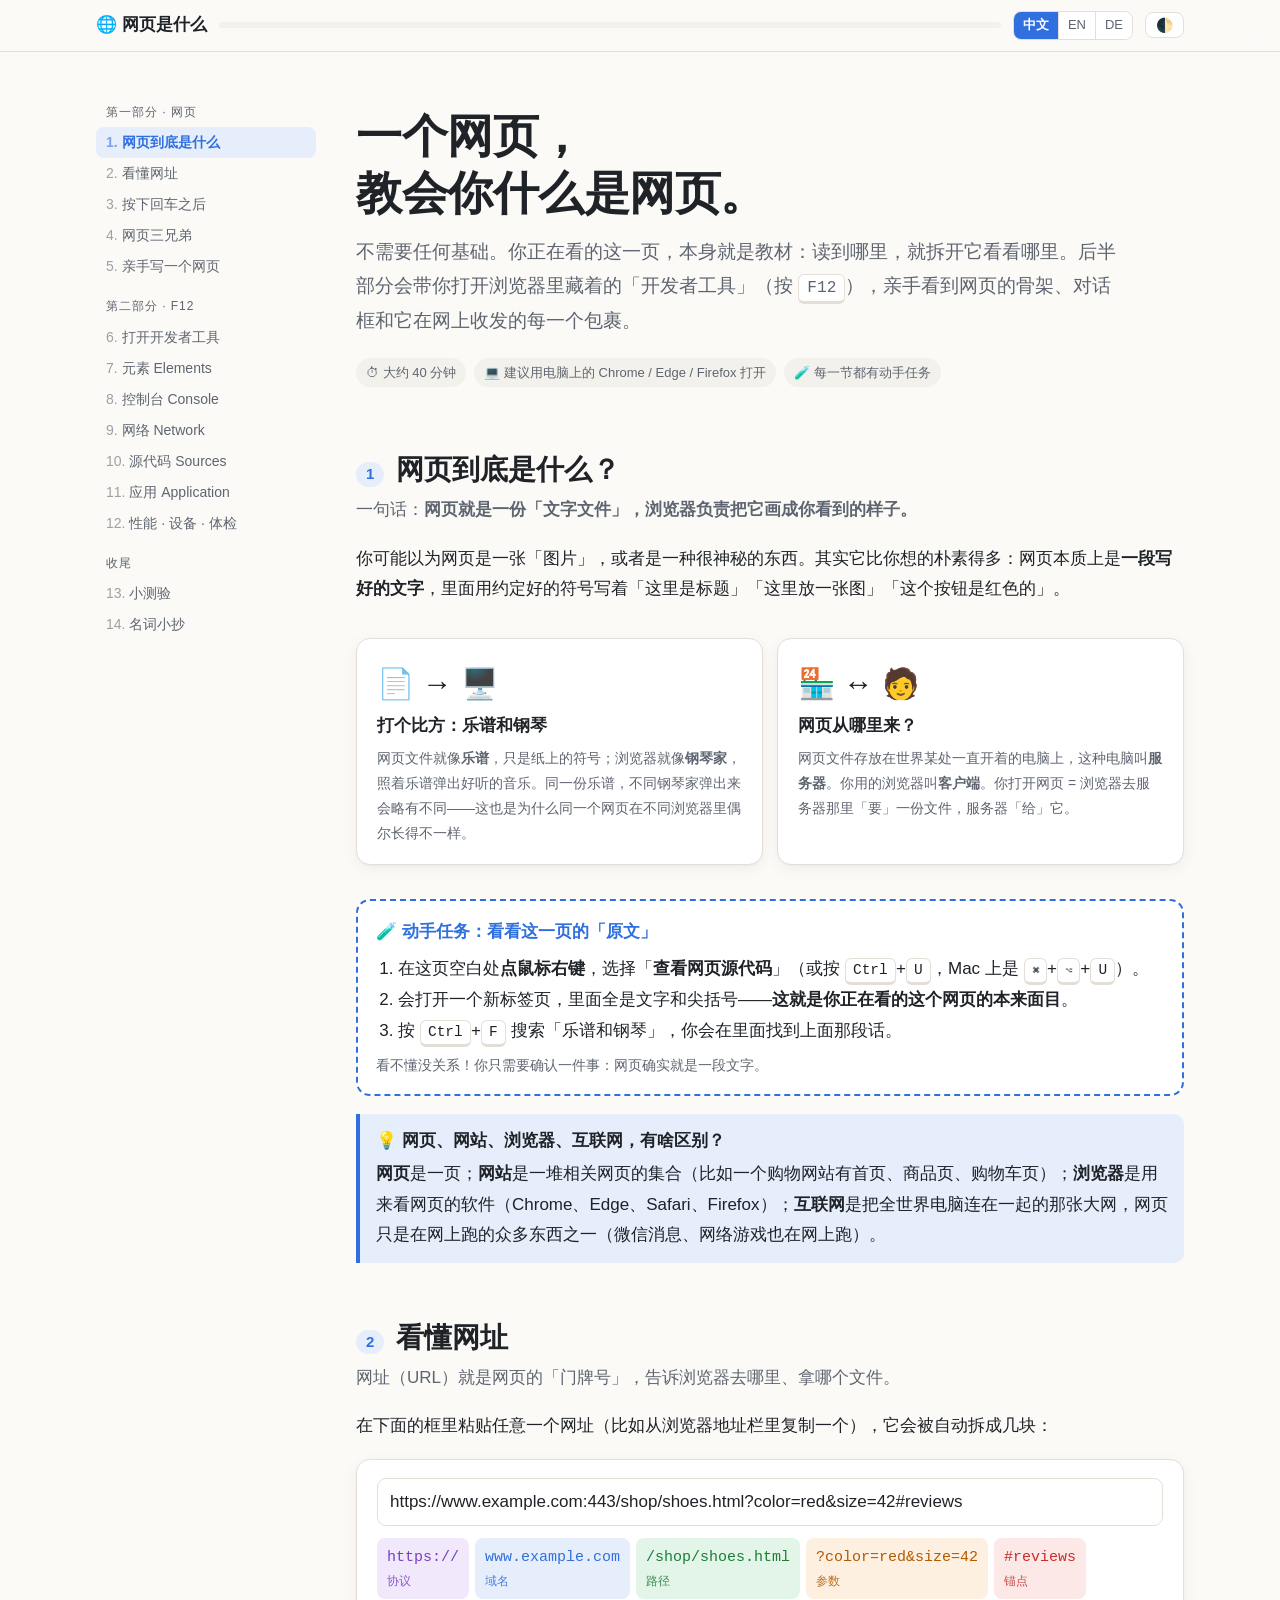
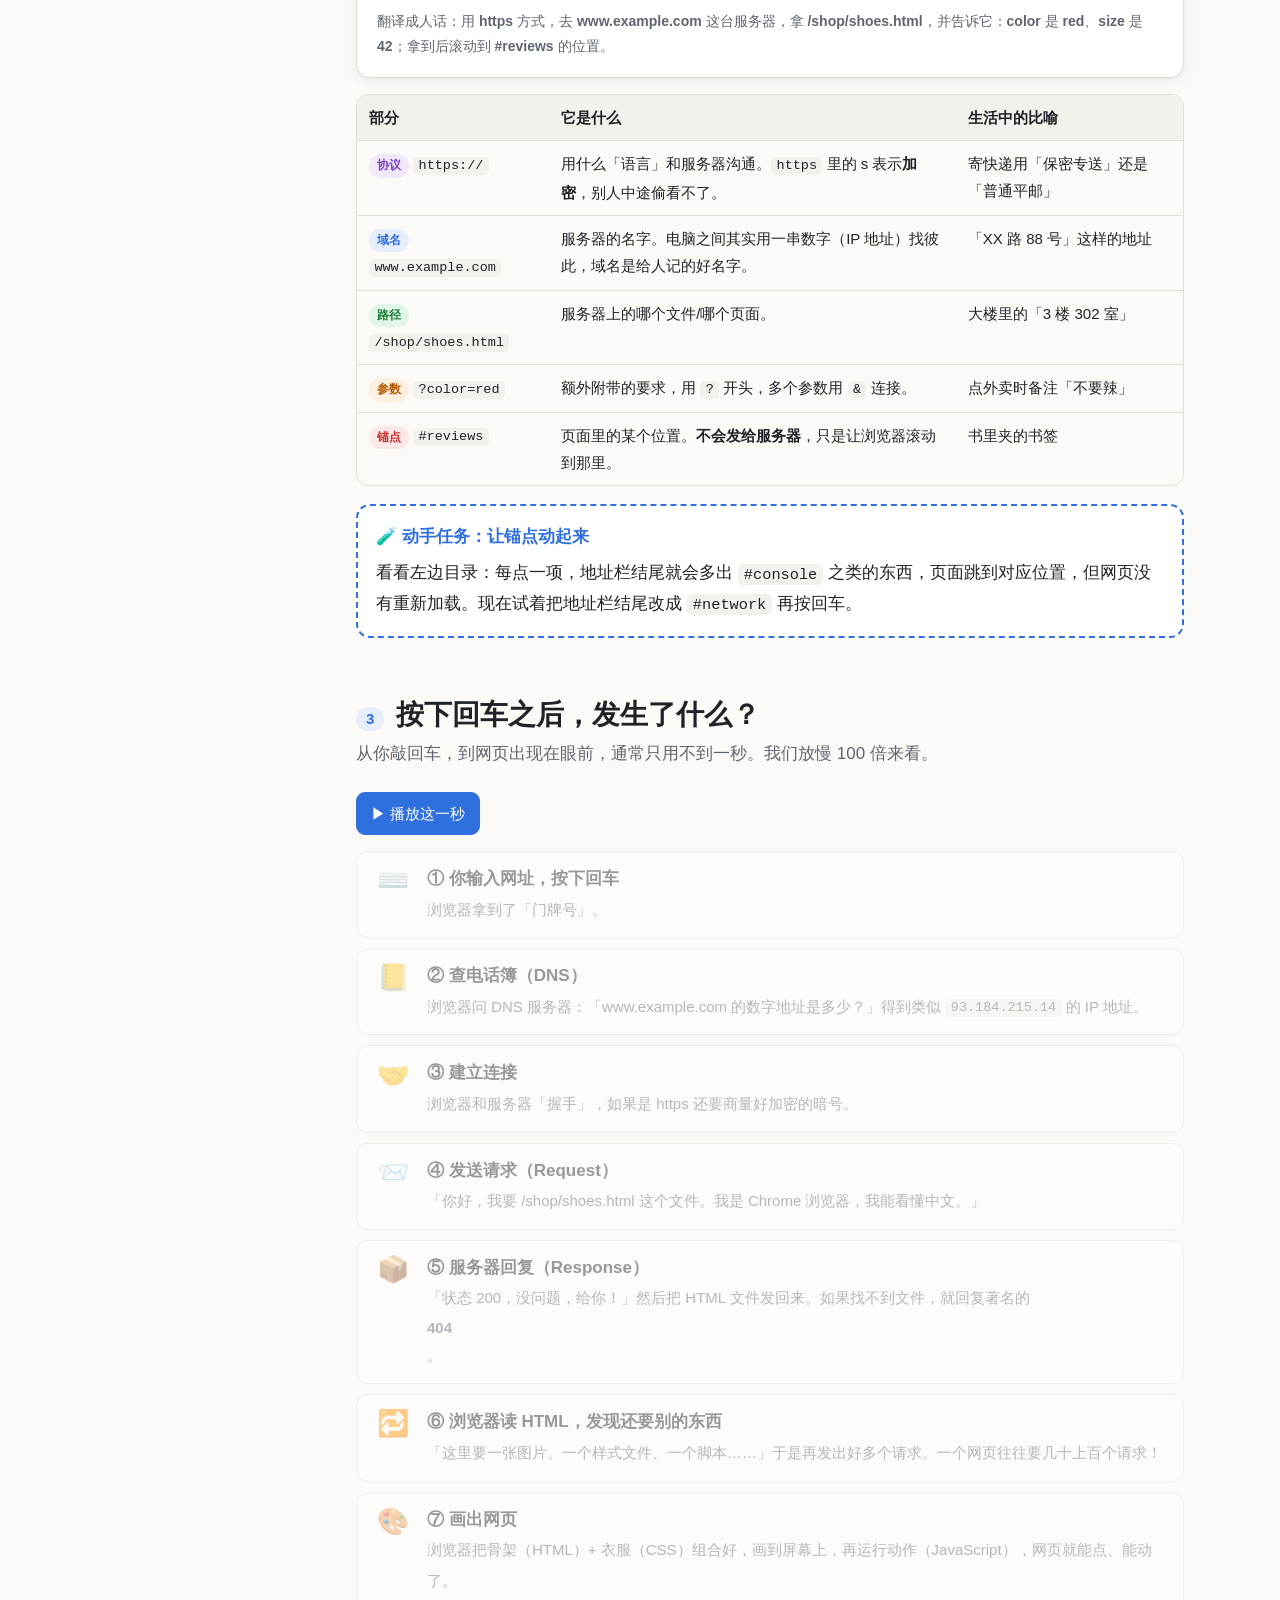
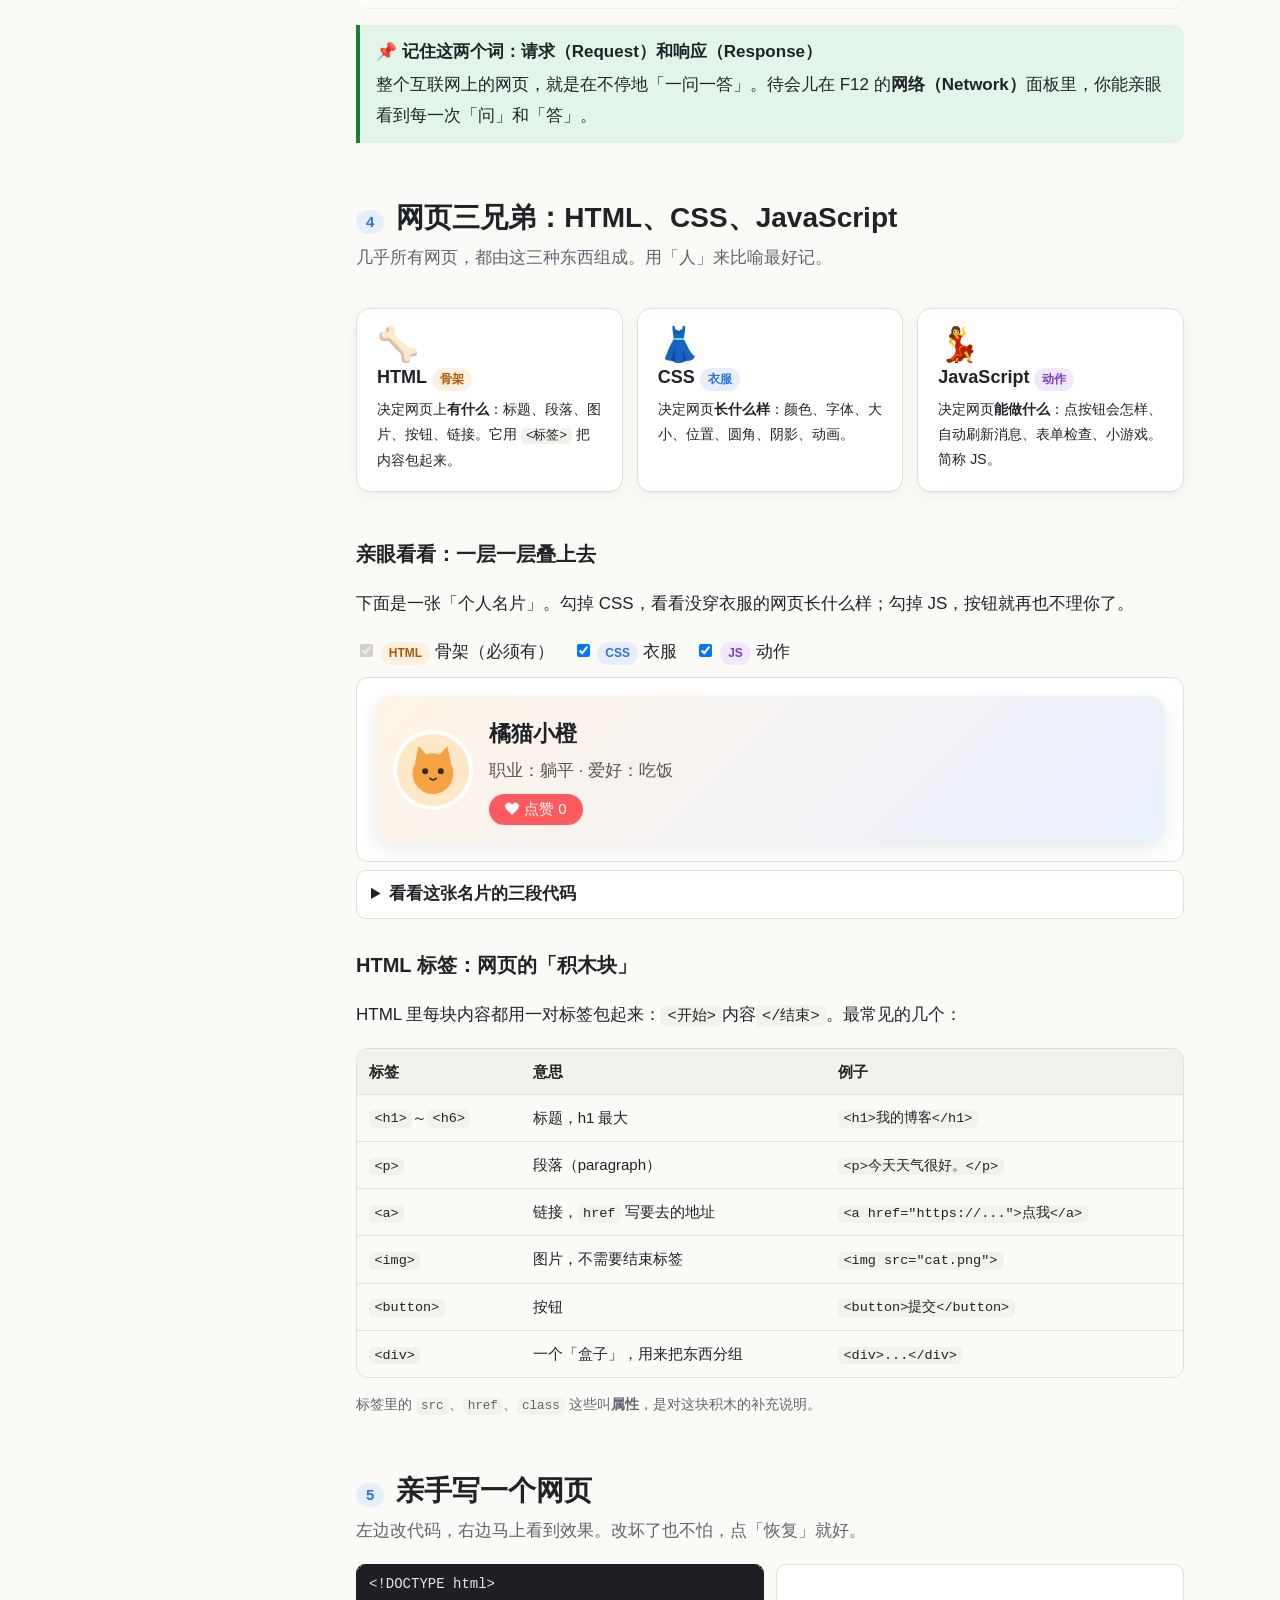
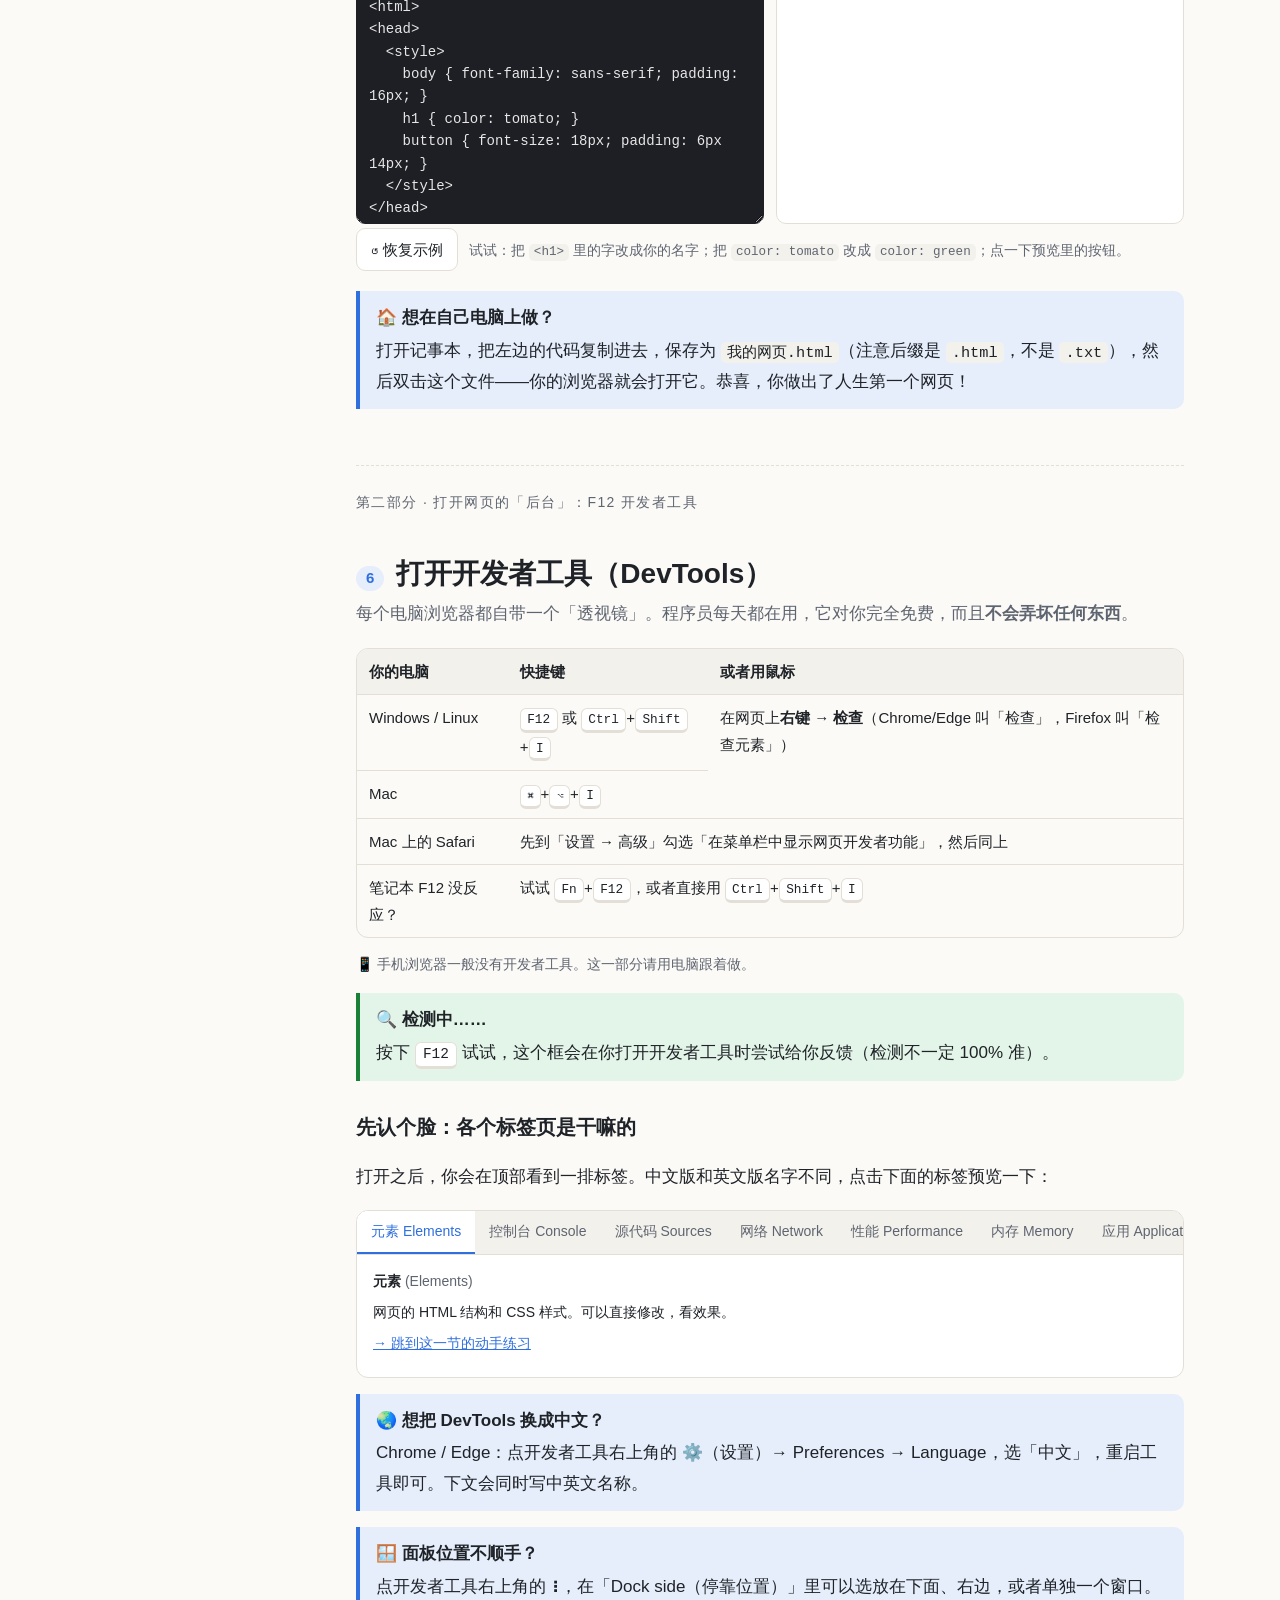
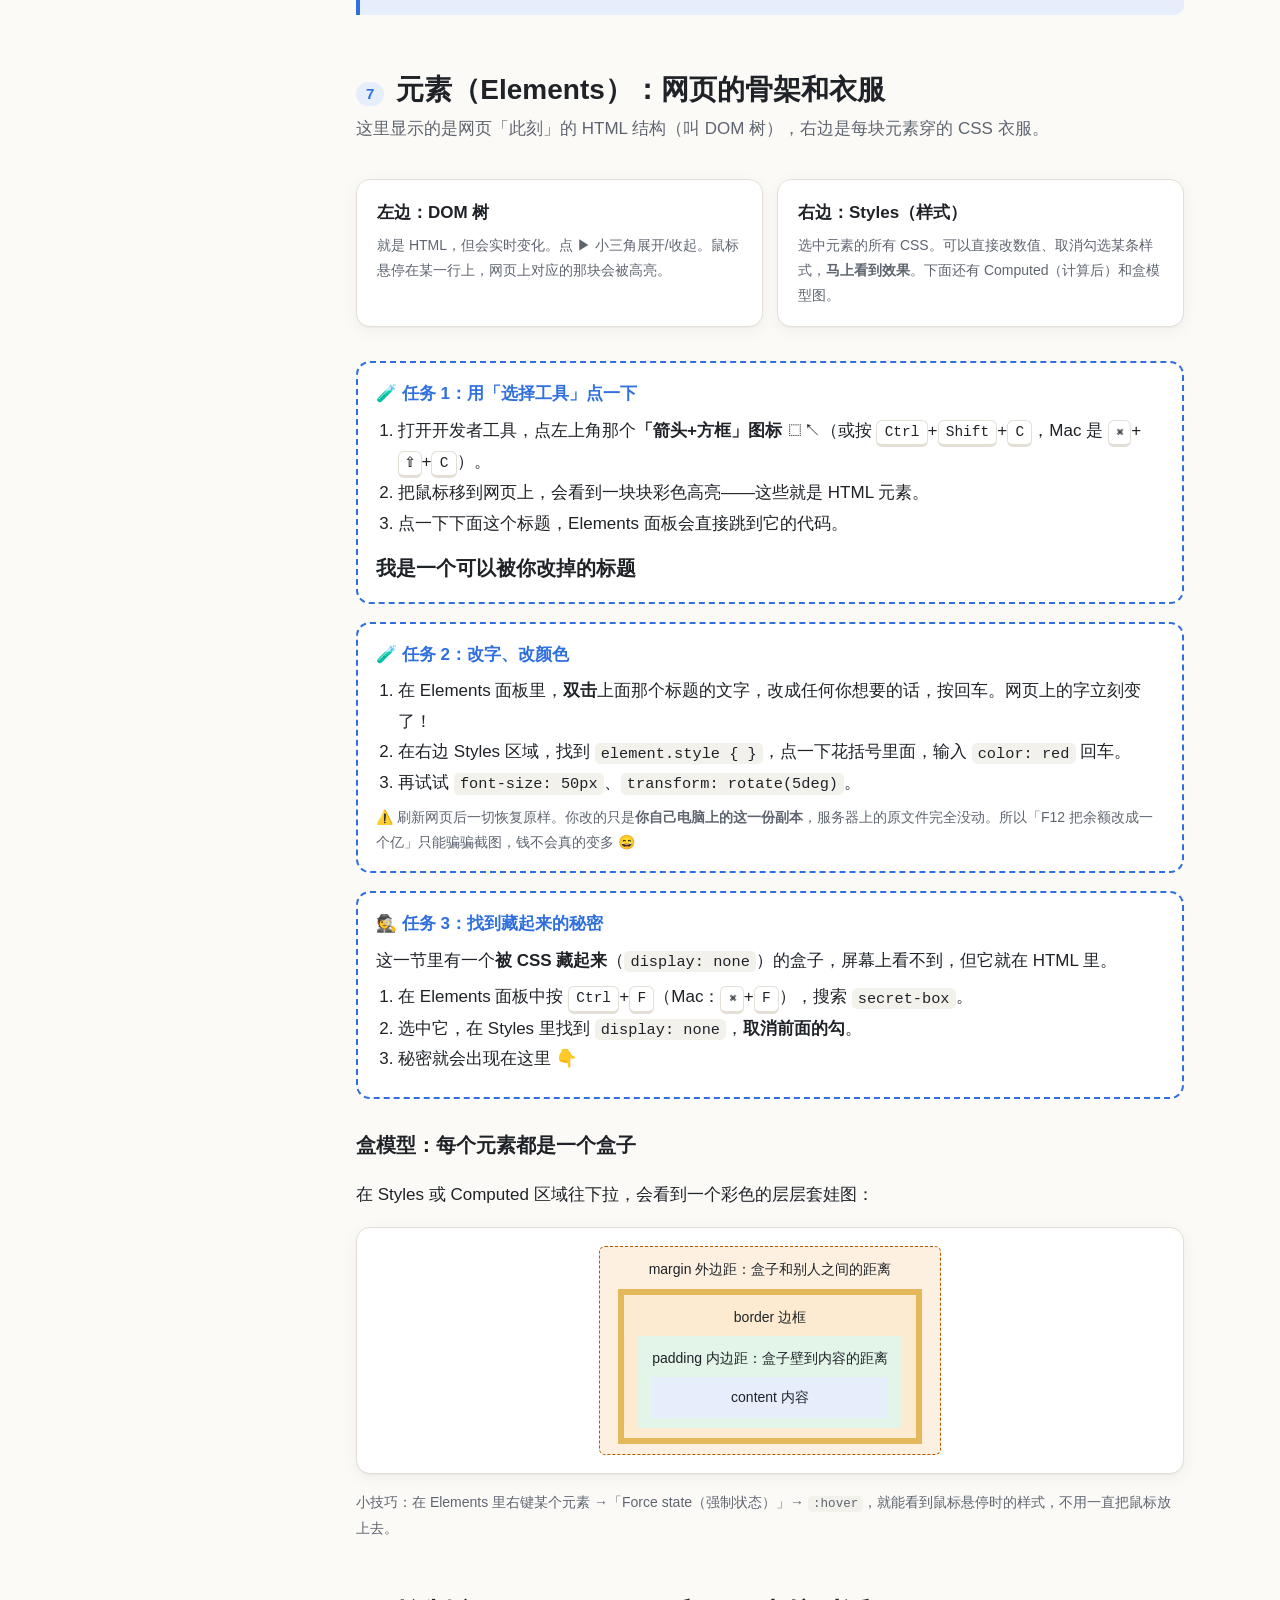
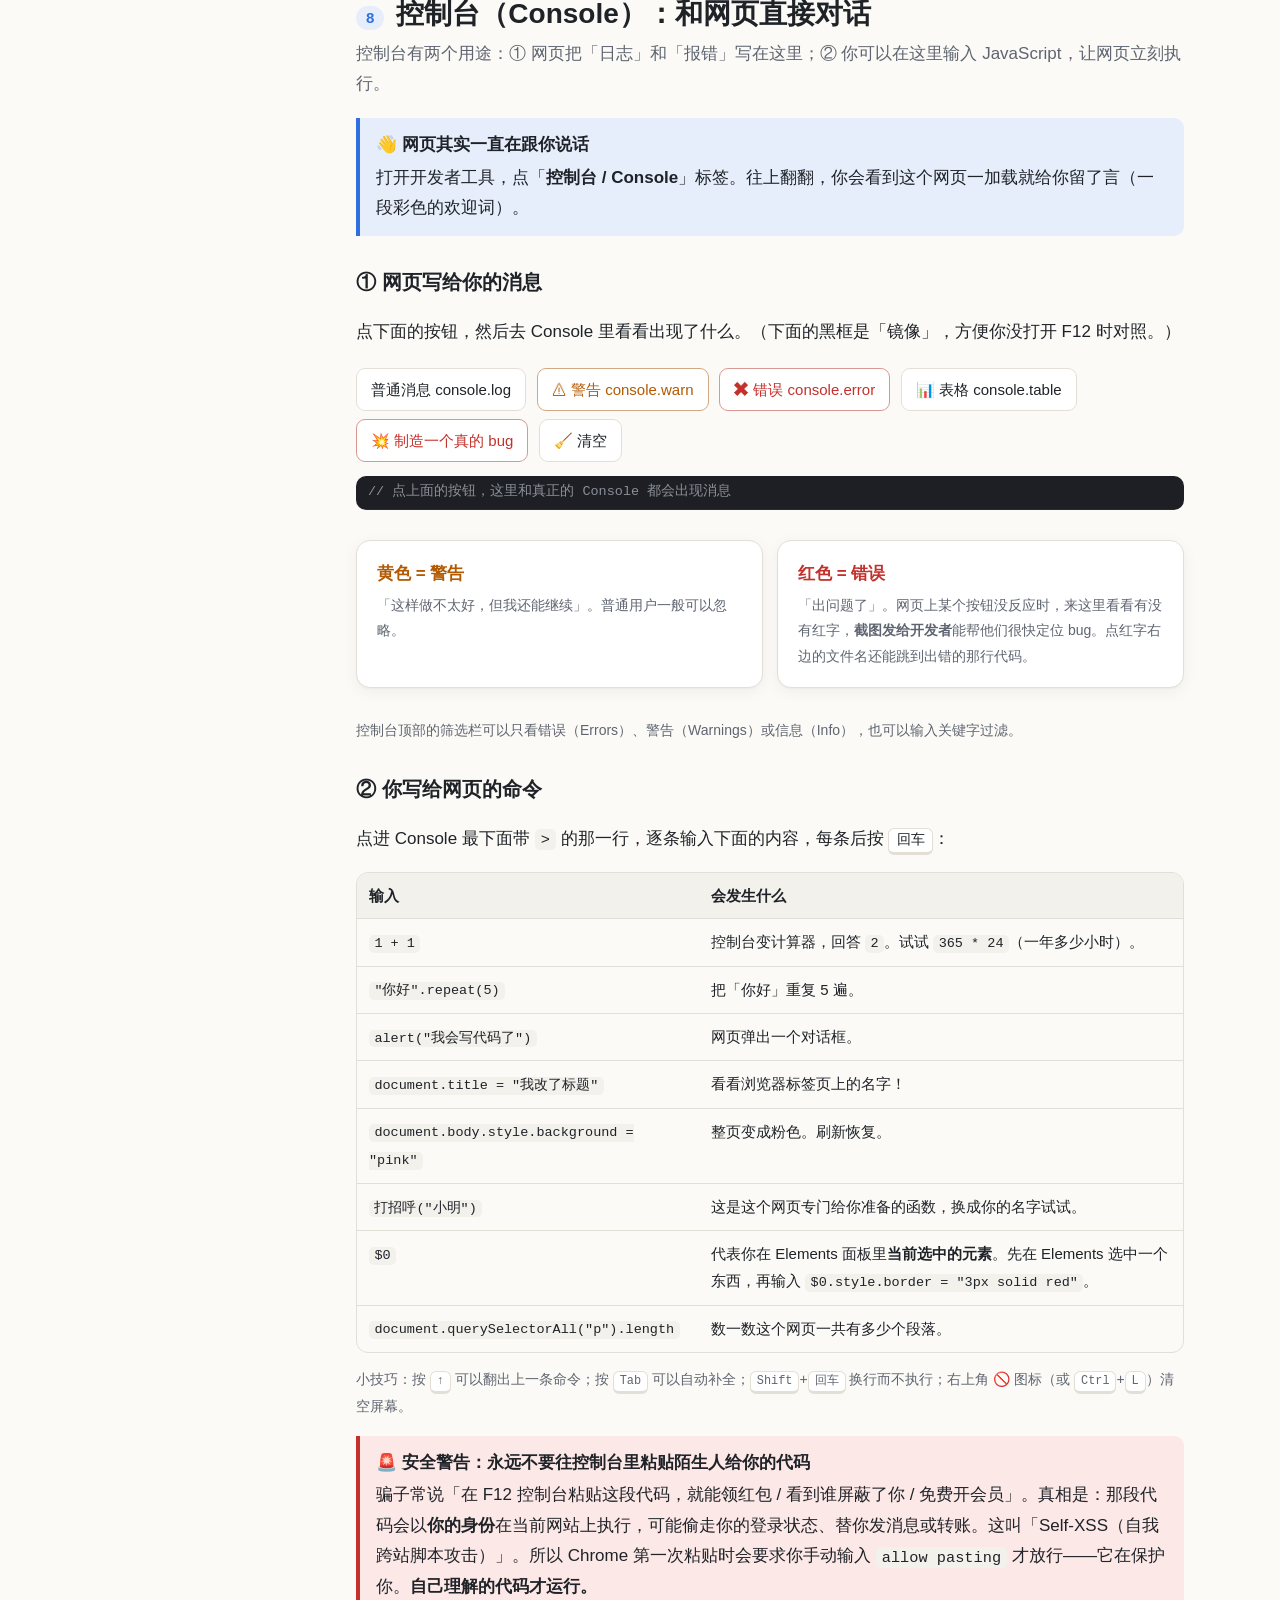
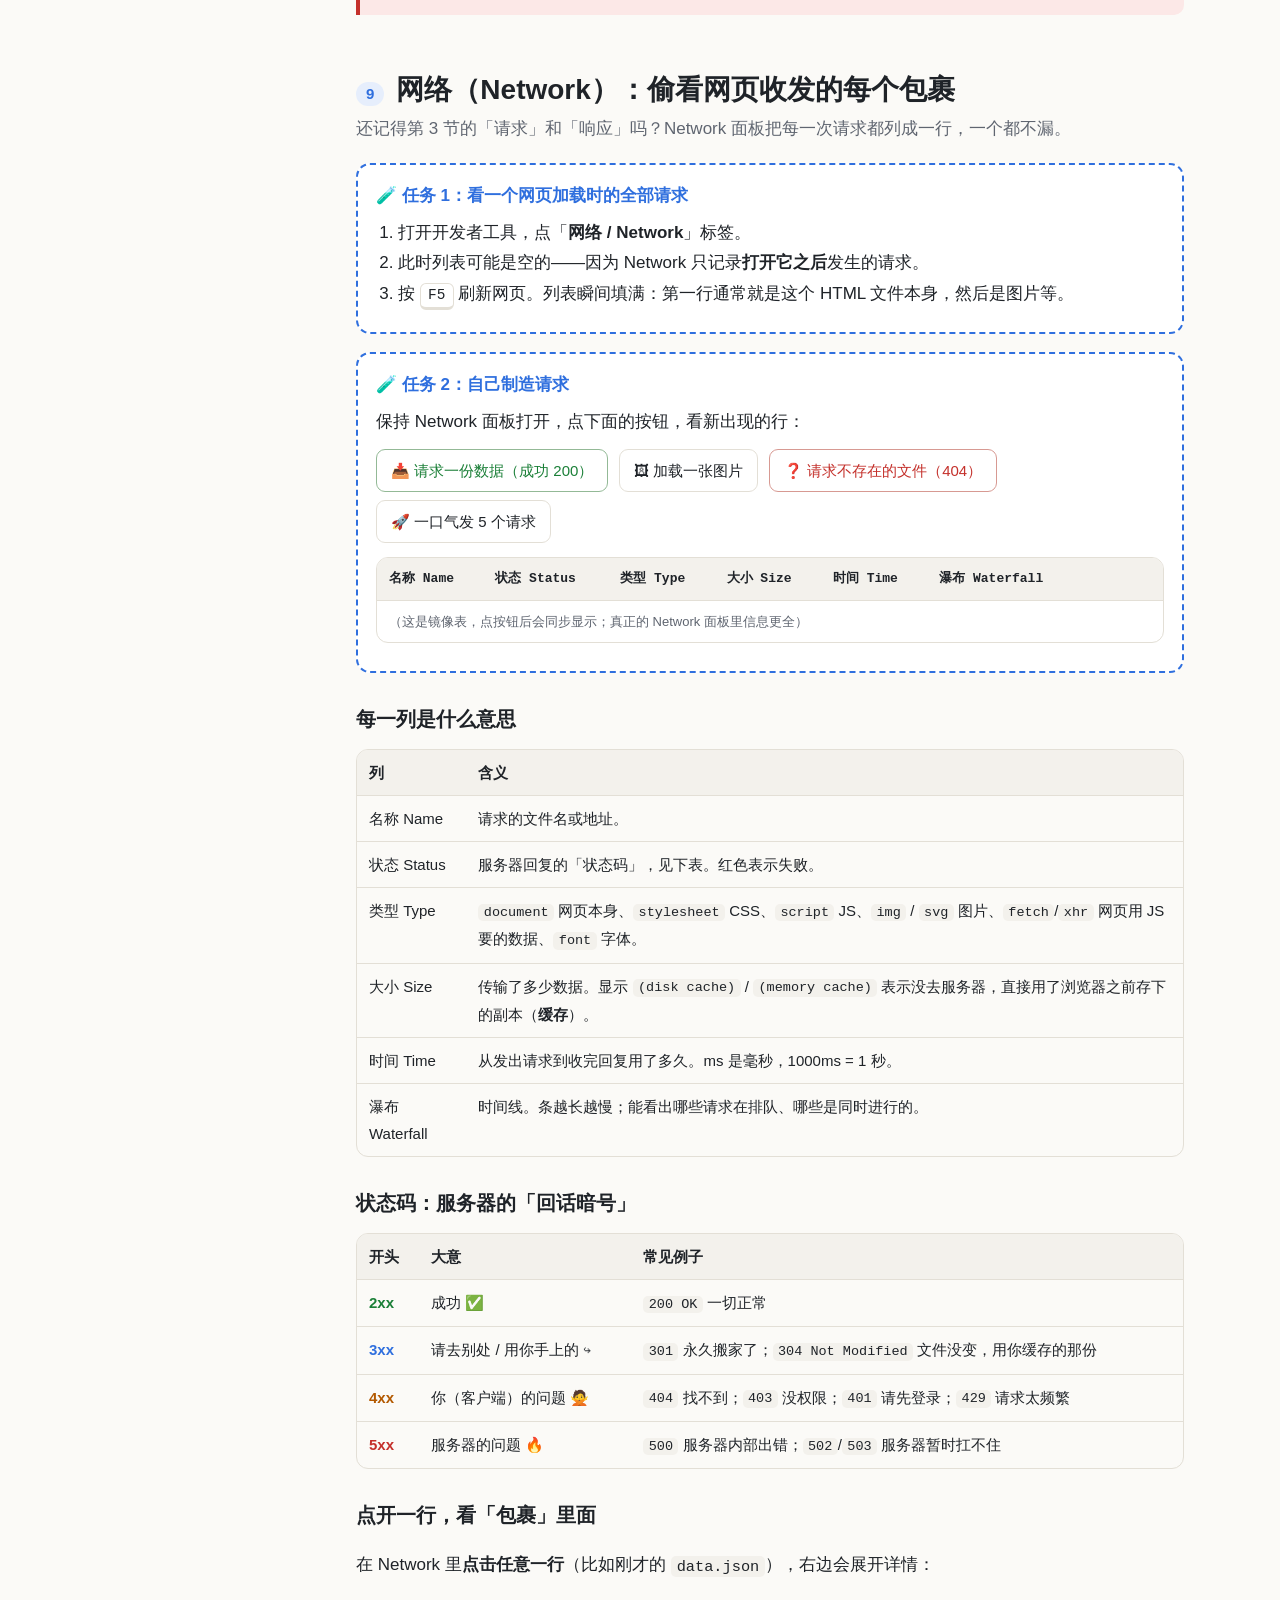
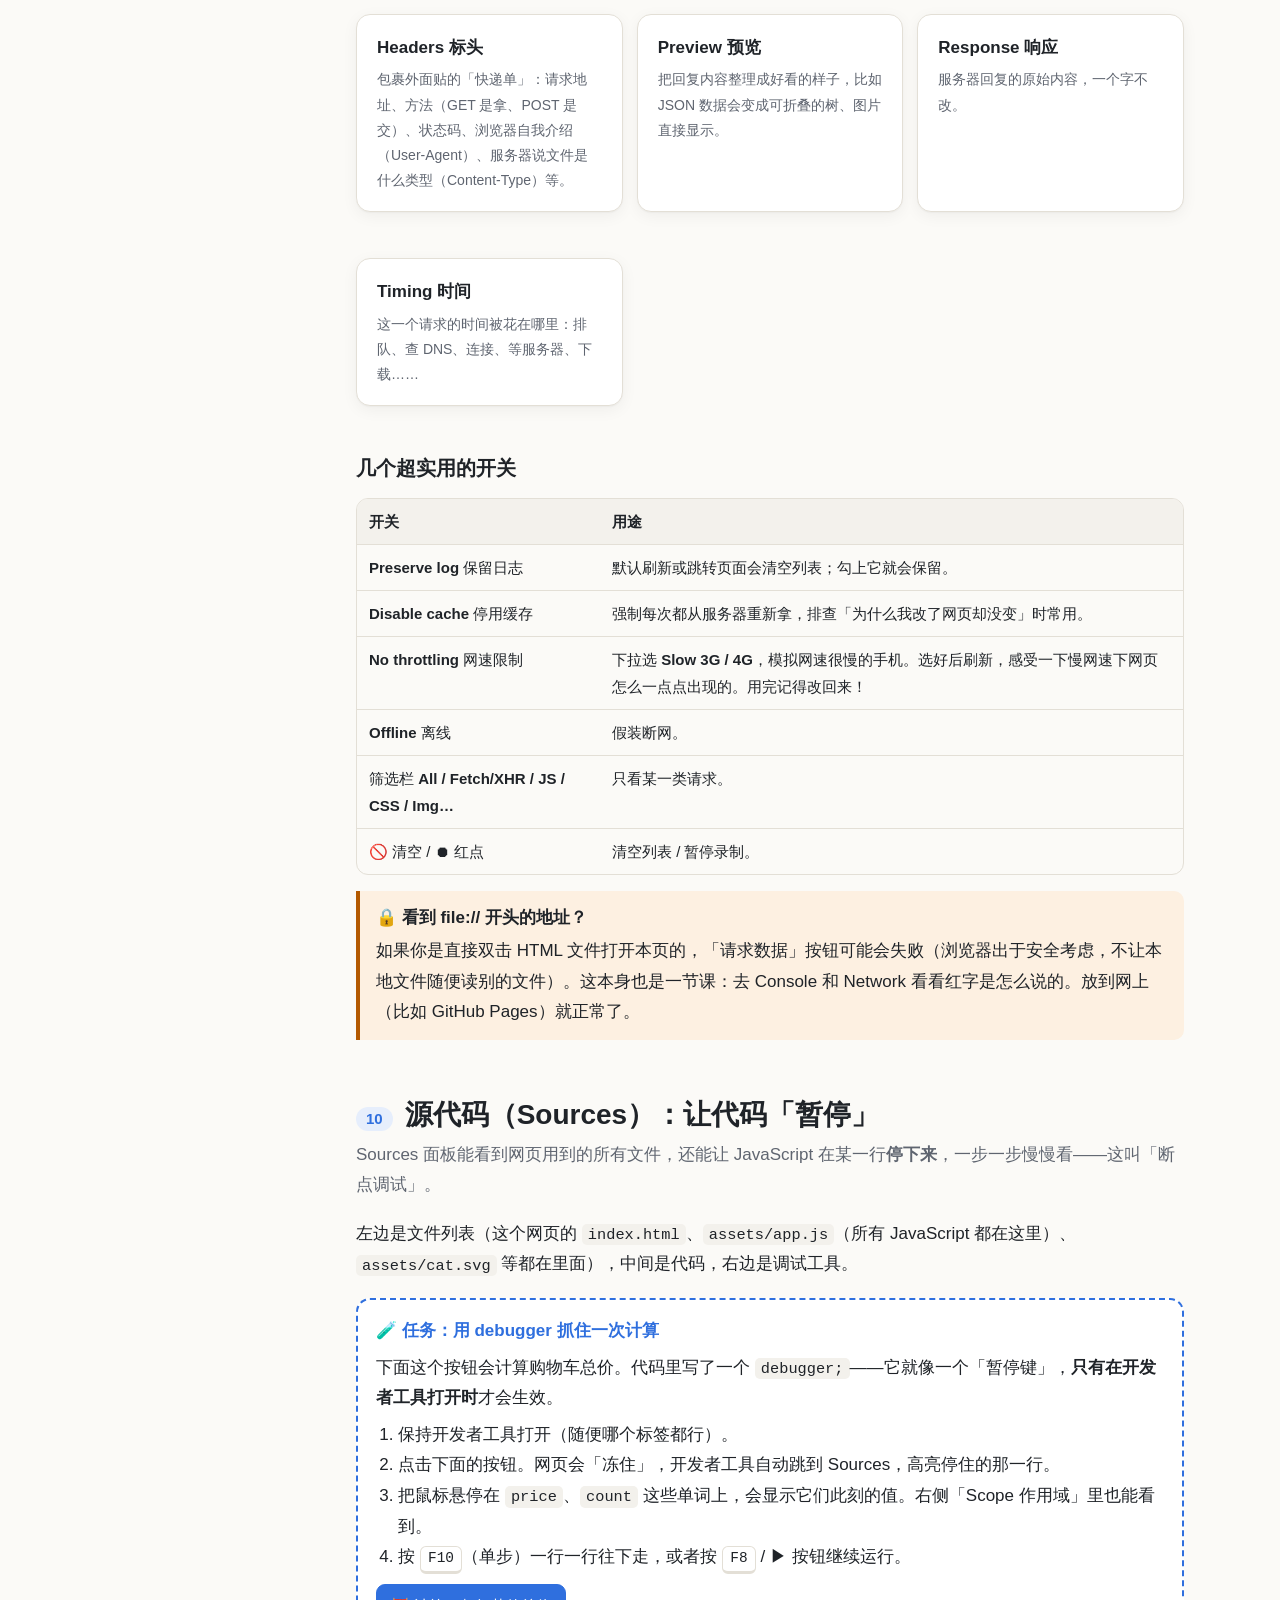
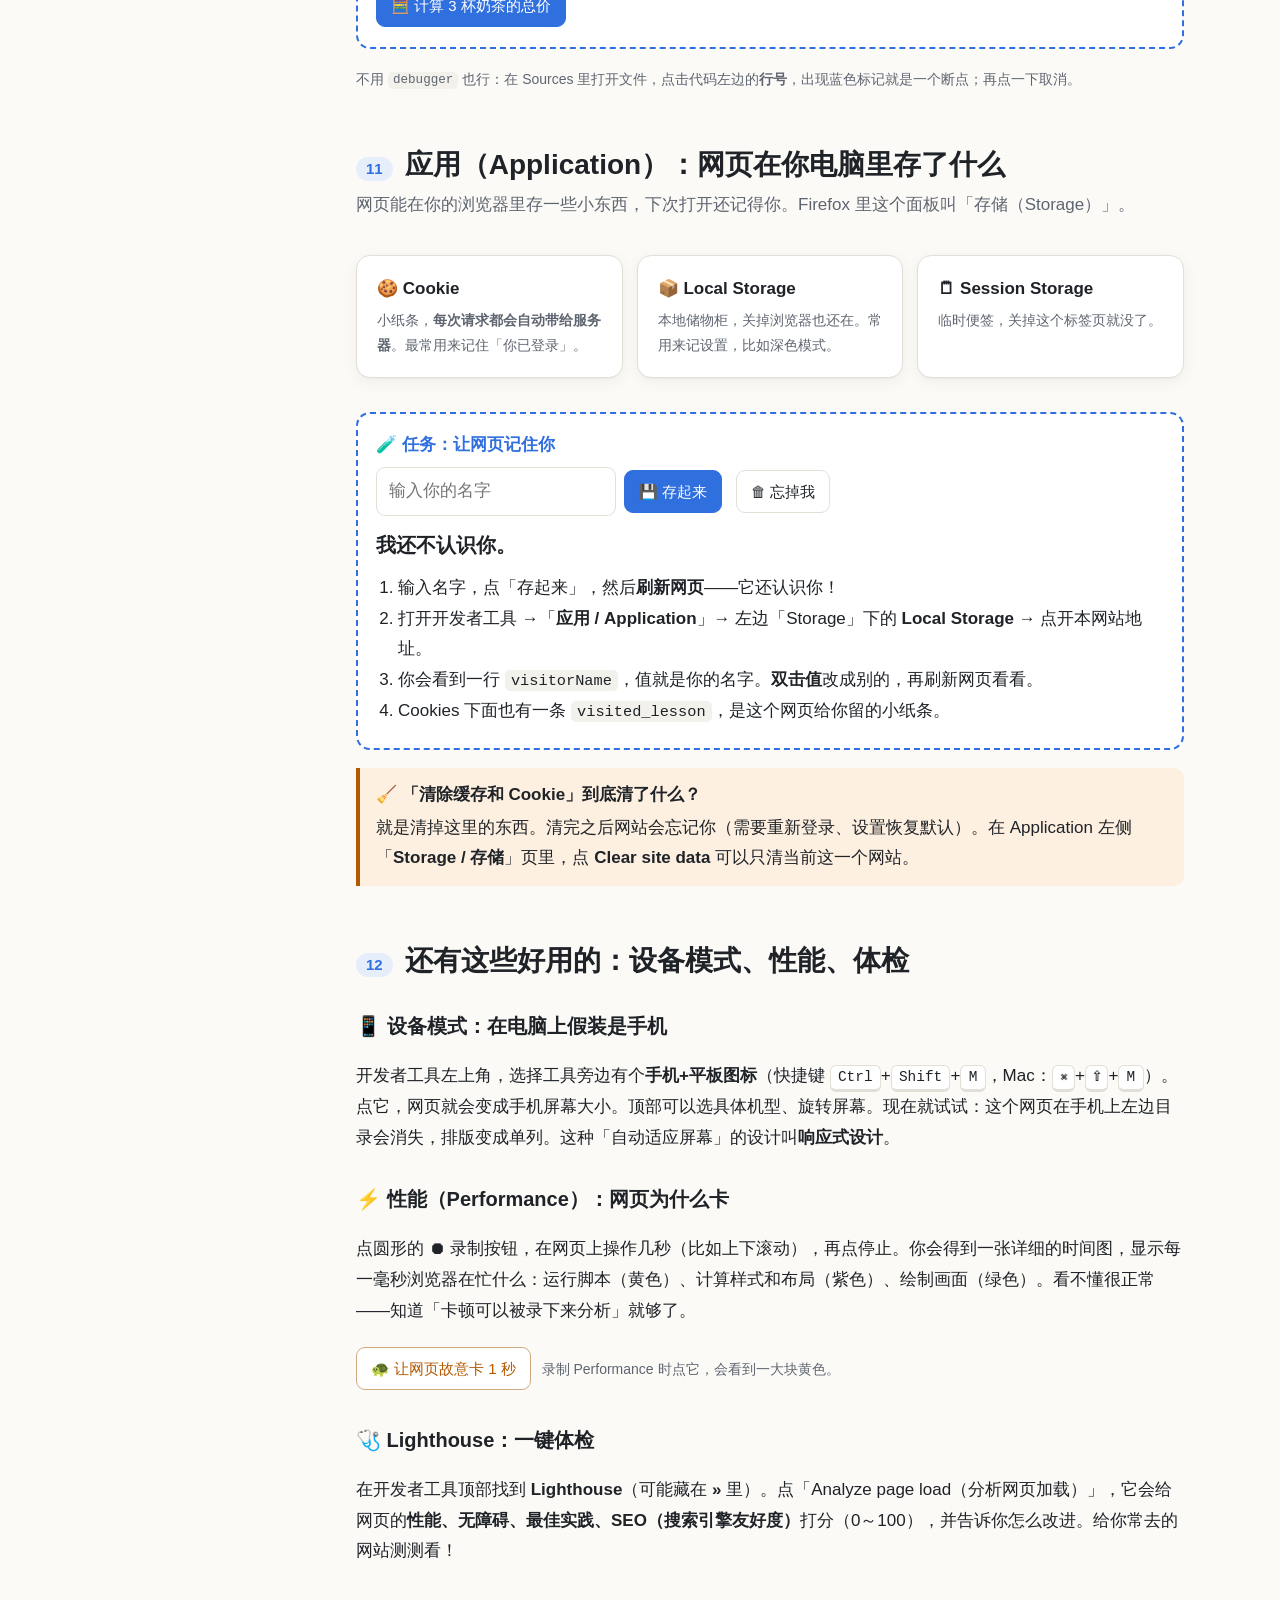
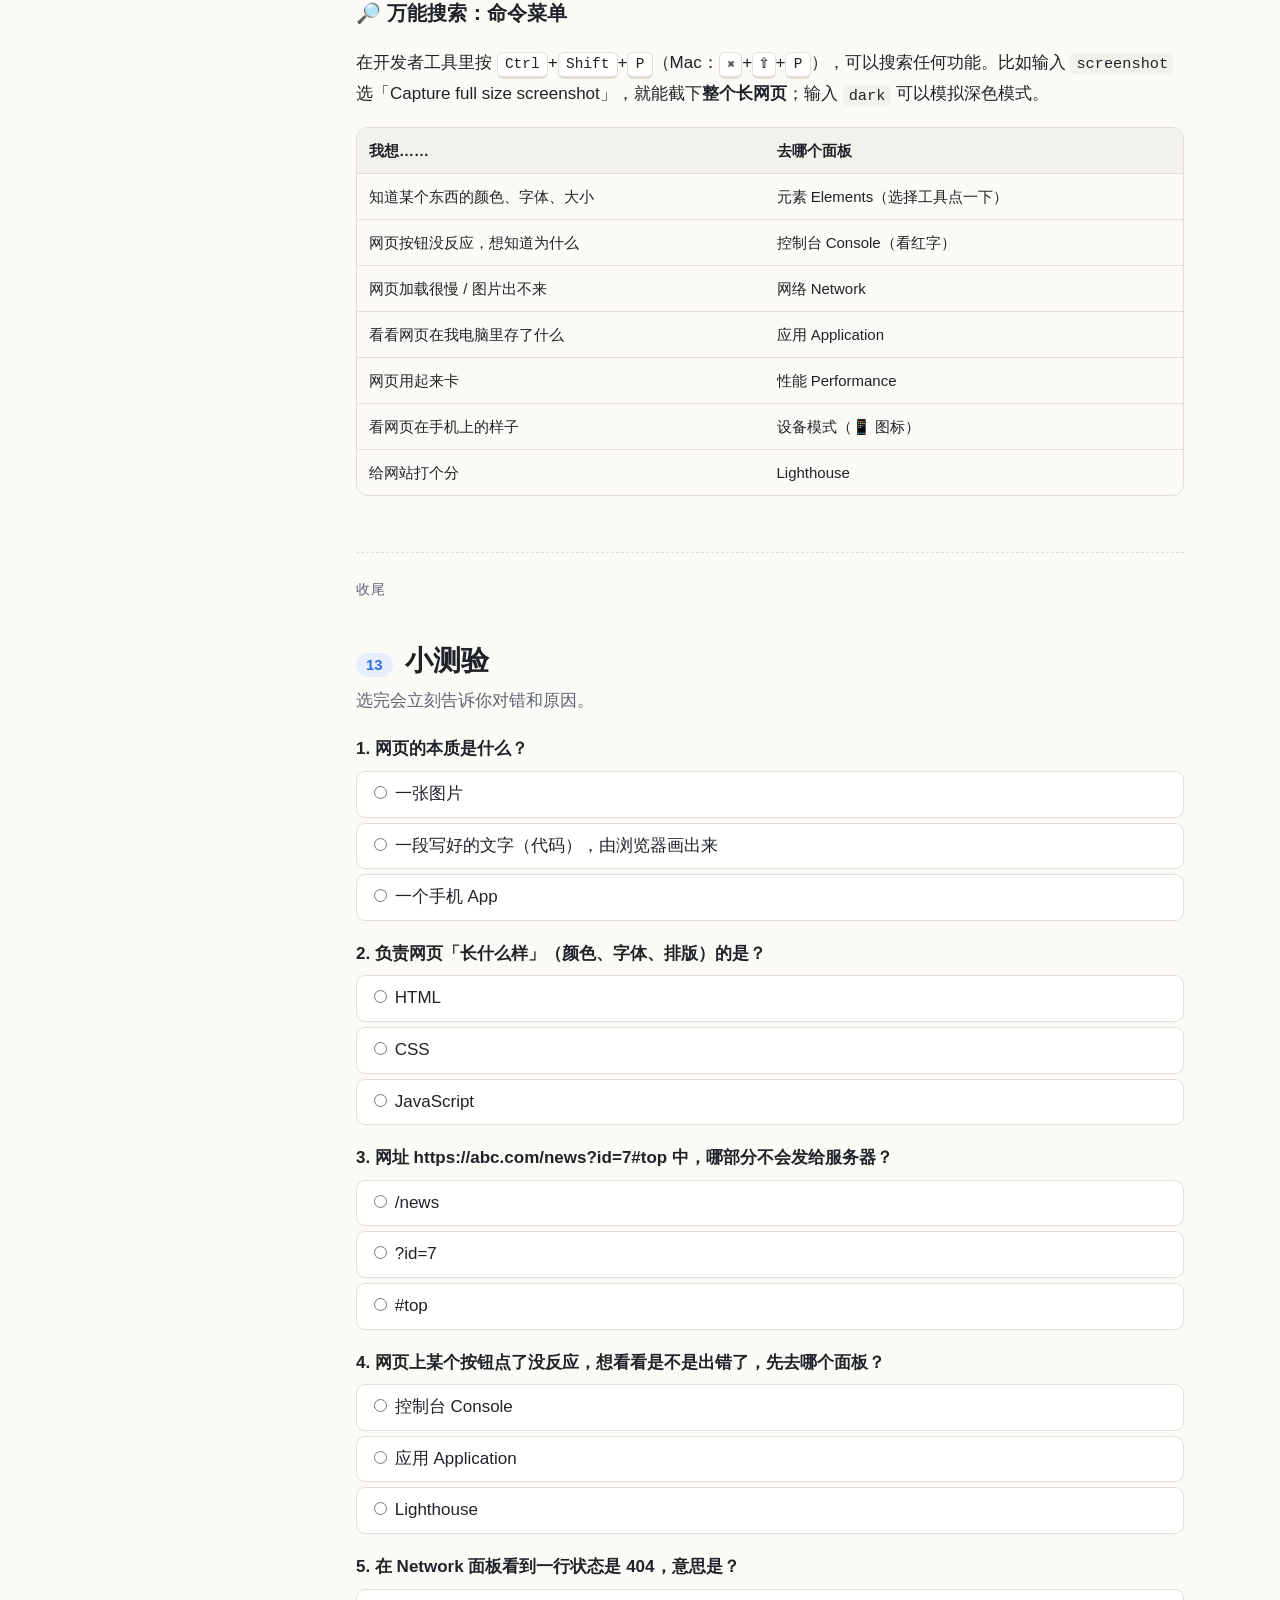
==== commit fcbdc20c: "Add English and German versions with a language switcher Move shared CSS and JS into assets/, keep a" ====
--- a/index.html
+++ b/index.html
@@ -1,243 +1,26 @@
 <!DOCTYPE html>
-<html lang="zh-CN">
+<html lang="zh-CN" data-root="">
 <head>
 <meta charset="UTF-8">
 <meta name="viewport" content="width=device-width, initial-scale=1">
 <title>网页是什么</title>
 <meta name="description" content="给零基础的人：用一个网页讲明白什么是网页，以及怎么用 F12 开发者工具（元素、控制台、网络、源代码、应用、性能）看懂它。">
-<style>
-  :root {
-    --bg: #fbfaf7;
-    --surface: #ffffff;
-    --surface-2: #f3f1ec;
-    --text: #1f2328;
-    --muted: #5f6570;
-    --border: #e3dfd6;
-    --accent: #2f6fde;
-    --accent-soft: #e6eefc;
-    --green: #1a7f37;
-    --green-soft: #e3f4e8;
-    --orange: #b35900;
-    --orange-soft: #fdf0e1;
-    --red: #c4302b;
-    --red-soft: #fce8e7;
-    --purple: #7a3fc4;
-    --purple-soft: #f1e9fb;
-    --code-bg: #1e1f24;
-    --code-text: #e6e6e6;
-    --shadow: 0 1px 2px rgba(0,0,0,.04), 0 4px 16px rgba(0,0,0,.05);
-  }
-  @media (prefers-color-scheme: dark) {
-    :root:not([data-theme="light"]) {
-      --bg: #15161a; --surface: #1d1f24; --surface-2: #25282e; --text: #e8e9ec; --muted: #a0a5ae;
-      --border: #33363d; --accent: #6ea0ff; --accent-soft: #1f2a40; --green: #5cc97a; --green-soft: #1b2e22;
-      --orange: #f0a35a; --orange-soft: #33261a; --red: #ff7b72; --red-soft: #3a1f1f; --purple: #b98cf5;
-      --purple-soft: #2b2140; --code-bg: #0f1013; --code-text: #e6e6e6; --shadow: none;
-    }
-  }
-  :root[data-theme="dark"] {
-    --bg: #15161a; --surface: #1d1f24; --surface-2: #25282e; --text: #e8e9ec; --muted: #a0a5ae;
-    --border: #33363d; --accent: #6ea0ff; --accent-soft: #1f2a40; --green: #5cc97a; --green-soft: #1b2e22;
-    --orange: #f0a35a; --orange-soft: #33261a; --red: #ff7b72; --red-soft: #3a1f1f; --purple: #b98cf5;
-    --purple-soft: #2b2140; --code-bg: #0f1013; --code-text: #e6e6e6; --shadow: none;
-  }
-
-  * { box-sizing: border-box; }
-  html { scroll-behavior: smooth; }
-  body {
-    margin: 0; background: var(--bg); color: var(--text);
-    font-family: -apple-system, BlinkMacSystemFont, "PingFang SC", "Hiragino Sans GB", "Microsoft YaHei", "Noto Sans CJK SC", sans-serif;
-    font-size: 17px; line-height: 1.8;
-  }
-  a { color: var(--accent); }
-  code, kbd, pre, textarea.code { font-family: ui-monospace, SFMono-Regular, Menlo, Consolas, "Courier New", monospace; }
-  code { background: var(--surface-2); padding: .1em .4em; border-radius: 5px; font-size: .9em; }
-  kbd {
-    display: inline-block; padding: .05em .5em; border: 1px solid var(--border); border-bottom-width: 3px;
-    border-radius: 6px; background: var(--surface); font-size: .85em; line-height: 1.5; white-space: nowrap;
-  }
-  pre {
-    background: var(--code-bg); color: var(--code-text); padding: 14px 16px; border-radius: 10px;
-    overflow-x: auto; font-size: 14px; line-height: 1.6; margin: 12px 0;
-  }
-  pre code { background: none; padding: 0; color: inherit; font-size: inherit; }
-  .t-tag { color: #7ec4ff; } .t-attr { color: #ffcb6b; } .t-str { color: #a5e07a; } .t-com { color: #8a8f98; } .t-key { color: #ff9ac1; }
-
-  /* layout */
-  .topbar {
-    position: sticky; top: 0; z-index: 20; background: color-mix(in srgb, var(--bg) 88%, transparent);
-    backdrop-filter: blur(8px); border-bottom: 1px solid var(--border);
-  }
-  .topbar-inner { max-width: 1120px; margin: 0 auto; padding: 10px 16px; display: flex; align-items: center; gap: 12px; }
-  .brand { font-weight: 700; text-decoration: none; color: var(--text); white-space: nowrap; }
-  .progress { flex: 1; height: 6px; background: var(--surface-2); border-radius: 99px; overflow: hidden; }
-  .progress > div { height: 100%; width: 0; background: var(--accent); transition: width .2s; }
-  .theme-btn { border: 1px solid var(--border); background: var(--surface); color: var(--text); border-radius: 8px; padding: 4px 10px; cursor: pointer; font-size: 14px; }
-
-  .wrap { max-width: 1120px; margin: 0 auto; padding: 0 16px; display: grid; grid-template-columns: 220px minmax(0,1fr); gap: 40px; }
-  nav.toc { position: sticky; top: 64px; align-self: start; padding: 24px 0; max-height: calc(100vh - 64px); overflow-y: auto; }
-  nav.toc ol { list-style: none; padding: 0; margin: 0; counter-reset: toc; }
-  nav.toc li { counter-increment: toc; }
-  nav.toc a {
-    display: block; padding: 5px 10px; border-radius: 8px; color: var(--muted); text-decoration: none; font-size: 14px; line-height: 1.5;
-  }
-  nav.toc a::before { content: counter(toc) ". "; opacity: .6; }
-  nav.toc a.active { background: var(--accent-soft); color: var(--accent); font-weight: 600; }
-  nav.toc .toc-group { font-size: 12px; color: var(--muted); text-transform: uppercase; letter-spacing: .08em; margin: 14px 10px 4px; }
-  main { min-width: 0; padding-bottom: 80px; }
-
-  @media (max-width: 860px) {
-    .wrap { grid-template-columns: minmax(0,1fr); gap: 0; }
-    nav.toc { display: none; }
-  }
-
-  .hero { padding: 56px 0 24px; }
-  .hero h1 { font-size: clamp(30px, 6vw, 46px); line-height: 1.25; margin: 0 0 12px; letter-spacing: -.01em; }
-  .hero p.lead { font-size: 19px; color: var(--muted); margin: 0 0 20px; max-width: 40em; }
-  .badges { display: flex; flex-wrap: wrap; gap: 8px; }
-  .badge { font-size: 13px; padding: 3px 10px; border-radius: 99px; background: var(--surface-2); color: var(--muted); }
-
-  section.lesson { padding-top: 40px; scroll-margin-top: 60px; }
-  section.lesson > h2 { font-size: 28px; line-height: 1.35; margin: 0 0 6px; display: flex; gap: 12px; align-items: baseline; flex-wrap: wrap; }
-  section.lesson > h2 .num { font-size: 15px; color: var(--accent); font-weight: 700; background: var(--accent-soft); padding: 2px 10px; border-radius: 99px; }
-  section.lesson > .sub { color: var(--muted); margin: 0 0 18px; }
-  h3 { font-size: 20px; margin: 28px 0 8px; }
-  hr.part { border: none; border-top: 1px dashed var(--border); margin: 56px 0 0; }
-  .part-title { margin: 24px 0 0; font-size: 14px; letter-spacing: .1em; color: var(--muted); }
-
-  .card { background: var(--surface); border: 1px solid var(--border); border-radius: 14px; padding: 18px 20px; box-shadow: var(--shadow); margin: 16px 0; }
-  .grid-2 { display: grid; grid-template-columns: repeat(auto-fit, minmax(240px, 1fr)); gap: 14px; }
-  .grid-3 { display: grid; grid-template-columns: repeat(auto-fit, minmax(200px, 1fr)); gap: 14px; }
-  .note { border-left: 4px solid var(--accent); background: var(--accent-soft); padding: 12px 16px; border-radius: 0 10px 10px 0; margin: 16px 0; }
-  .note.warn { border-color: var(--orange); background: var(--orange-soft); }
-  .note.danger { border-color: var(--red); background: var(--red-soft); }
-  .note.ok { border-color: var(--green); background: var(--green-soft); }
-  .note strong:first-child { display: block; margin-bottom: 2px; }
-
-  .task { border: 2px dashed var(--accent); border-radius: 14px; padding: 16px 18px; margin: 18px 0; background: var(--surface); }
-  .task > .task-head { font-weight: 700; color: var(--accent); margin-bottom: 6px; }
-  .task ol { margin: 6px 0; padding-left: 1.3em; }
-
-  button.btn {
-    font: inherit; font-size: 15px; border: 1px solid var(--border); background: var(--surface); color: var(--text);
-    padding: 7px 14px; border-radius: 9px; cursor: pointer; margin: 4px 6px 4px 0; transition: transform .05s, background .15s;
-  }
-  button.btn:hover { background: var(--surface-2); }
-  button.btn:active { transform: translateY(1px); }
-  button.btn.primary { background: var(--accent); color: #fff; border-color: var(--accent); }
-  button.btn.primary:hover { filter: brightness(1.08); }
-  button.btn.red { color: var(--red); border-color: color-mix(in srgb, var(--red) 40%, var(--border)); }
-  button.btn.green { color: var(--green); border-color: color-mix(in srgb, var(--green) 40%, var(--border)); }
-  button.btn.orange { color: var(--orange); border-color: color-mix(in srgb, var(--orange) 40%, var(--border)); }
-
-  input[type=text], textarea {
-    font: inherit; width: 100%; padding: 8px 12px; border: 1px solid var(--border); border-radius: 9px; background: var(--surface); color: var(--text);
-  }
-  textarea.code { font-size: 14px; line-height: 1.6; min-height: 220px; resize: vertical; background: var(--code-bg); color: var(--code-text); border-color: var(--code-bg); }
-
-  table { border-collapse: collapse; width: 100%; font-size: 15px; }
-  .table-wrap { overflow-x: auto; margin: 12px 0; border: 1px solid var(--border); border-radius: 12px; }
-  th, td { text-align: left; padding: 9px 12px; border-bottom: 1px solid var(--border); vertical-align: top; }
-  th { background: var(--surface-2); font-weight: 600; white-space: nowrap; }
-  tr:last-child td { border-bottom: none; }
-
-  /* analogy cards */
-  .trio .card h4 { margin: 0 0 4px; font-size: 18px; }
-  .trio .emoji { font-size: 34px; line-height: 1; }
-  .pill { display: inline-block; font-size: 12px; padding: 1px 8px; border-radius: 99px; font-weight: 600; }
-  .pill.html { background: var(--orange-soft); color: var(--orange); }
-  .pill.css { background: var(--accent-soft); color: var(--accent); }
-  .pill.js { background: var(--purple-soft); color: var(--purple); }
-
-  /* URL parser */
-  .url-parts { display: flex; flex-wrap: wrap; gap: 6px; margin-top: 12px; font-family: ui-monospace, Menlo, Consolas, monospace; font-size: 15px; }
-  .url-part { border-radius: 8px; padding: 6px 10px; display: flex; flex-direction: column; min-width: 0; word-break: break-all; }
-  .url-part small { font-family: -apple-system, "PingFang SC", "Microsoft YaHei", sans-serif; font-size: 12px; opacity: .85; }
-  .up-protocol { background: var(--purple-soft); color: var(--purple); }
-  .up-host { background: var(--accent-soft); color: var(--accent); }
-  .up-path { background: var(--green-soft); color: var(--green); }
-  .up-query { background: var(--orange-soft); color: var(--orange); }
-  .up-hash { background: var(--red-soft); color: var(--red); }
-
-  /* journey */
-  .journey { display: grid; gap: 10px; counter-reset: step; }
-  .step { display: grid; grid-template-columns: 44px 1fr; gap: 12px; align-items: start; padding: 12px 14px; border: 1px solid var(--border); border-radius: 12px; background: var(--surface); opacity: .45; transition: opacity .3s, border-color .3s, transform .3s; }
-  .step.on { opacity: 1; border-color: var(--accent); transform: translateX(4px); }
-  .step .ico { font-size: 26px; text-align: center; line-height: 1.3; }
-  .step b { display: block; }
-  .step span { color: var(--muted); font-size: 15px; }
-
-  /* three-layer demo */
-  .layer-demo { border: 1px solid var(--border); border-radius: 12px; padding: 18px; min-height: 180px; background: var(--surface); }
-  .layer-toggles label { margin-right: 14px; cursor: pointer; user-select: none; white-space: nowrap; }
-  .layer-demo.styled .profile { font-family: inherit; display: flex; gap: 16px; align-items: center; background: linear-gradient(135deg, #fff4e6, #e9f0ff); color: #1f2328; border-radius: 16px; padding: 18px; box-shadow: 0 6px 20px rgba(0,0,0,.08); }
-  .layer-demo.styled .profile img { width: 80px; height: 80px; border-radius: 50%; border: 4px solid #fff; }
-  .layer-demo.styled .profile h4 { margin: 0; font-size: 22px; }
-  .layer-demo.styled .profile p { margin: 2px 0 8px; color: #555; }
-  .layer-demo.styled .profile button { background: #ff5a5f; color: #fff; border: none; border-radius: 99px; padding: 6px 16px; font-size: 15px; cursor: pointer; }
-  .layer-demo:not(.styled) .profile { font-family: "Times New Roman", serif; color: #000; background: #fff; padding: 8px; }
-  .layer-demo:not(.styled) .profile img { width: 80px; height: 80px; }
-  .layer-demo:not(.styled) .profile h4 { font-size: 2em; margin: .5em 0; font-weight: bold; }
-
-  /* playground */
-  .playground { display: grid; grid-template-columns: 1fr 1fr; gap: 12px; }
-  .playground iframe { width: 100%; min-height: 260px; border: 1px solid var(--border); border-radius: 10px; background: #fff; }
-  @media (max-width: 700px) { .playground { grid-template-columns: 1fr; } }
-
-  /* fake devtools illustration */
-  .fake-devtools { border: 1px solid var(--border); border-radius: 12px; overflow: hidden; background: var(--surface); font-size: 14px; }
-  .fd-tabs { display: flex; overflow-x: auto; background: var(--surface-2); border-bottom: 1px solid var(--border); }
-  .fd-tab { padding: 8px 14px; white-space: nowrap; cursor: pointer; border: none; background: none; color: var(--muted); font: inherit; font-size: 14px; border-bottom: 2px solid transparent; }
-  .fd-tab.on { color: var(--accent); border-bottom-color: var(--accent); background: var(--surface); }
-  .fd-body { padding: 14px 16px; min-height: 120px; }
-  .fd-body p { margin: 0 0 6px; }
-
-  /* console mirror */
-  .console-mirror { background: var(--code-bg); color: var(--code-text); border-radius: 10px; font-family: ui-monospace, Menlo, Consolas, monospace; font-size: 13.5px; max-height: 240px; overflow-y: auto; margin-top: 10px; }
-  .console-mirror div { padding: 4px 12px; border-bottom: 1px solid rgba(255,255,255,.06); white-space: pre-wrap; word-break: break-all; }
-  .console-mirror .w { background: rgba(240,170,0,.12); color: #ffd479; }
-  .console-mirror .e { background: rgba(255,80,80,.12); color: #ff9b94; }
-  .console-mirror .i { color: #9cc7ff; }
-  .console-mirror .empty { color: #8a8f98; }
-
-  /* network mirror */
-  .net-table td, .net-table th { font-family: ui-monospace, Menlo, Consolas, monospace; font-size: 13px; white-space: nowrap; }
-  .net-table .s2 { color: var(--green); font-weight: 600; }
-  .net-table .s4, .net-table .s5, .net-table .sx { color: var(--red); font-weight: 600; }
-  .bar { height: 8px; border-radius: 4px; background: var(--accent); min-width: 3px; }
-
-  .secret-box { display: none; }
-  #editable-title { outline: 2px dashed transparent; }
-
-  .storage-out { font-size: 20px; font-weight: 600; margin: 10px 0; min-height: 1.5em; }
-
-  /* quiz */
-  .quiz-q { margin: 18px 0; }
-  .quiz-q p { margin: 0 0 6px; font-weight: 600; }
-  .quiz-q label { display: block; padding: 7px 12px; margin: 5px 0; border: 1px solid var(--border); border-radius: 9px; cursor: pointer; background: var(--surface); }
-  .quiz-q label.right { border-color: var(--green); background: var(--green-soft); }
-  .quiz-q label.wrong { border-color: var(--red); background: var(--red-soft); }
-  .quiz-q .why { font-size: 15px; color: var(--muted); display: none; margin-top: 4px; }
-  .quiz-q.done .why { display: block; }
-  .score { font-size: 20px; font-weight: 700; }
-
-  details { border: 1px solid var(--border); border-radius: 10px; padding: 8px 14px; margin: 8px 0; background: var(--surface); }
-  details summary { cursor: pointer; font-weight: 600; }
-
-  footer { border-top: 1px solid var(--border); padding: 24px 16px 40px; color: var(--muted); font-size: 14px; text-align: center; }
-
-  .flash { animation: flash 1.2s ease; }
-  @keyframes flash { 0% { background: var(--orange-soft); } 100% { background: transparent; } }
-  .muted { color: var(--muted); }
-  .small { font-size: 14px; }
-</style>
+<link rel="stylesheet" href="assets/style.css">
+<link rel="alternate" hreflang="zh" href="index.html">
+<link rel="alternate" hreflang="en" href="en/index.html">
+<link rel="alternate" hreflang="de" href="de/index.html">
 </head>
 <body>
 
 <div class="topbar">
   <div class="topbar-inner">
-    <a class="brand" href="#top">🌐 网页是什么</a>
+    <a class="brand" href="#top">🌐 <span class="brand-text">网页是什么</span></a>
     <div class="progress" aria-hidden="true"><div id="progress-bar"></div></div>
+    <nav class="lang-switch" aria-label="语言 / Language">
+      <a href="index.html" hreflang="zh" lang="zh" aria-current="true">中文</a>
+      <a href="en/index.html" hreflang="en" lang="en">EN</a>
+      <a href="de/index.html" hreflang="de" lang="de">DE</a>
+    </nav>
     <button class="theme-btn" id="theme-btn" type="button" aria-label="切换深色/浅色">🌓</button>
   </div>
 </div>
@@ -652,7 +435,7 @@
       <h2><span class="num">10</span>源代码（Sources）：让代码「暂停」</h2>
       <p class="sub">Sources 面板能看到网页用到的所有文件，还能让 JavaScript 在某一行<b>停下来</b>，一步一步慢慢看——这叫「断点调试」。</p>
 
-      <p>左边是文件列表（这个网页的 <code>index.html</code>、<code>assets/cat.svg</code> 等都在里面），中间是代码，右边是调试工具。</p>
+      <p>左边是文件列表（这个网页的 <code>index.html</code>、<code>assets/app.js</code>（所有 JavaScript 都在这里）、<code>assets/cat.svg</code> 等都在里面），中间是代码，右边是调试工具。</p>
 
       <div class="task">
         <div class="task-head">🧪 任务：用 debugger 抓住一次计算</div>
@@ -776,409 +559,9 @@
 </div>
 
 <footer>
-  这个网页只用了一个 HTML 文件 + 一张图 + 一份数据。按 <kbd>Ctrl</kbd>+<kbd>U</kbd> 就能看到它的全部秘密。
+  这个网页由一个 HTML 文件、一份样式表、一份脚本、一张图和一份数据组成，没有用任何框架。按 <kbd>Ctrl</kbd>+<kbd>U</kbd> 就能看到它的全部秘密。
 </footer>
 
-<script>
-/* =========================================================
-   你好，正在看源代码的同学！👋
-   这里就是这个网页的 JavaScript（动作）部分。
-   每一段都有中文注释，看不懂也没关系，挑感兴趣的读。
-   ========================================================= */
-
-/* ---------- 小工具：安全读写 localStorage ---------- */
-function storeGet(key) { try { return localStorage.getItem(key); } catch (e) { return null; } }
-function storeSet(key, val) { try { localStorage.setItem(key, val); } catch (e) {} }
-function storeDel(key) { try { localStorage.removeItem(key); } catch (e) {} }
-function escapeHTML(s) { return String(s).replace(/[&<>"']/g, c => ({ "&": "&amp;", "<": "&lt;", ">": "&gt;", '"': "&quot;", "'": "&#39;" }[c])); }
-
-/* ---------- 控制台欢迎词（打开 Console 就能看到） ---------- */
-console.log("%c👋 你好！你打开了控制台！", "font-size:22px;font-weight:bold;color:#2f6fde");
-console.log("%c这条消息是网页的 JavaScript 用 console.log() 写给你的。\n试着在下面输入：打招呼(\"你的名字\")  然后按回车。", "font-size:14px;color:#1a7f37");
-
-/* 专门给学习者在控制台里调用的函数 */
-function 打招呼(name) {
-  const who = name || "陌生人";
-  console.log("%c你好，" + who + "！你刚刚在控制台里运行了一个 JavaScript 函数 🎉", "font-size:16px;color:#7a3fc4");
-  return "函数的返回值：欢迎你，" + who;
-}
-window.打招呼 = 打招呼;
-
-/* ---------- 主题切换 ---------- */
-(function () {
-  const saved = storeGet("theme");
-  if (saved) document.documentElement.setAttribute("data-theme", saved);
-  document.getElementById("theme-btn").addEventListener("click", () => {
-    const cur = document.documentElement.getAttribute("data-theme")
-      || (matchMedia("(prefers-color-scheme: dark)").matches ? "dark" : "light");
-    const next = cur === "dark" ? "light" : "dark";
-    document.documentElement.setAttribute("data-theme", next);
-    storeSet("theme", next);
-  });
-})();
-
-/* ---------- 阅读进度条 + 目录高亮 ---------- */
-(function () {
-  const bar = document.getElementById("progress-bar");
-  const links = [...document.querySelectorAll("nav.toc a")];
-  const sections = links.map(a => document.querySelector(a.getAttribute("href")));
-  function onScroll() {
-    const h = document.documentElement;
-    const pct = h.scrollTop / Math.max(1, h.scrollHeight - h.clientHeight) * 100;
-    bar.style.width = pct + "%";
-    let idx = 0;
-    sections.forEach((s, i) => { if (s && s.getBoundingClientRect().top < 140) idx = i; });
-    links.forEach((a, i) => a.classList.toggle("active", i === idx));
-  }
-  addEventListener("scroll", onScroll, { passive: true });
-  onScroll();
-})();
-
-/* ---------- 第 2 节：网址拆解 ---------- */
-(function () {
-  const input = document.getElementById("url-input");
-  const out = document.getElementById("url-parts");
-  const explain = document.getElementById("url-explain");
-  function render() {
-    let u;
-    try { u = new URL(input.value.trim()); }
-    catch (e) {
-      out.innerHTML = "";
-      explain.textContent = "😅 这看起来不像一个完整的网址。记得以 https:// 开头哦。";
-      return;
-    }
-    const parts = [
-      ["up-protocol", u.protocol + "//", "协议"],
-      ["up-host", u.host, "域名" + (u.port ? "（含端口）" : "")],
-      ["up-path", u.pathname, "路径"],
-    ];
-    if (u.search) parts.push(["up-query", u.search, "参数"]);
-    if (u.hash) parts.push(["up-hash", u.hash, "锚点"]);
-    out.innerHTML = parts.map(p => `<div class="url-part ${p[0]}">${escapeHTML(p[1])}<small>${p[2]}</small></div>`).join("");
-    const params = [...u.searchParams.entries()];
-    explain.innerHTML = "翻译成人话：用 <b>" + escapeHTML(u.protocol.replace(":", "")) + "</b> 方式，去 <b>" + escapeHTML(u.hostname) +
-      "</b> 这台服务器，拿 <b>" + escapeHTML(decodeURIComponent(u.pathname)) + "</b>" +
-      (params.length ? "，并告诉它：" + params.map(([k, v]) => "<b>" + escapeHTML(k) + "</b> 是 <b>" + escapeHTML(v) + "</b>").join("、") : "") +
-      (u.hash ? "；拿到后滚动到 <b>" + escapeHTML(decodeURIComponent(u.hash)) + "</b> 的位置。" : "。");
-  }
-  input.addEventListener("input", render);
-  render();
-})();
-
-/* ---------- 第 3 节：请求旅程动画 ---------- */
-(function () {
-  const steps = [...document.querySelectorAll("#journey-steps .step")];
-  const btn = document.getElementById("journey-play");
-  let timer = null;
-  btn.addEventListener("click", () => {
-    clearInterval(timer);
-    steps.forEach(s => s.classList.remove("on"));
-    let i = 0;
-    btn.disabled = true;
-    timer = setInterval(() => {
-      if (i < steps.length) { steps[i].classList.add("on"); i++; }
-      else { clearInterval(timer); btn.disabled = false; btn.textContent = "↺ 再播一次"; }
-    }, 900);
-  });
-})();
-
-/* ---------- 第 4 节：三层叠加演示 ---------- */
-(function () {
-  const demo = document.getElementById("layer-demo");
-  const tgCss = document.getElementById("tg-css");
-  const tgJs = document.getElementById("tg-js");
-  const likeBtn = document.getElementById("like-btn");
-  const likeCount = document.getElementById("like-count");
-  let count = 0;
-  tgCss.addEventListener("change", () => demo.classList.toggle("styled", tgCss.checked));
-  likeBtn.addEventListener("click", () => {
-    if (!tgJs.checked) return; // 没有 JS，按钮就只是个摆设
-    count = count + 1;
-    likeCount.textContent = count;
-  });
-})();
-
-/* ---------- 第 5 节：迷你代码编辑器 ---------- */
-(function () {
-  const sample = `<!DOCTYPE html>
-<html>
-<head>
-  <style>
-    body { font-family: sans-serif; padding: 16px; }
-    h1 { color: tomato; }
-    button { font-size: 18px; padding: 6px 14px; }
-  </style>
-</head>
-<body>
-  <h1>你好，世界！</h1>
-  <p>这是我写的<b>第一个</b>网页。</p>
-  <ul>
-    <li>我喜欢的水果：西瓜</li>
-    <li>我喜欢的颜色：橙色</li>
-  </ul>
-  <button onclick="alert('你点了我！')">点我</button>
-</body>
-</html>`;
-  const ta = document.getElementById("pg-code");
-  const frame = document.getElementById("pg-frame");
-  let t = null;
-  function run() { frame.srcdoc = ta.value; }
-  ta.value = sample;
-  ta.addEventListener("input", () => { clearTimeout(t); t = setTimeout(run, 300); });
-  document.getElementById("pg-reset").addEventListener("click", () => { ta.value = sample; run(); });
-  run();
-})();
-
-/* ---------- 第 6 节：开发者工具标签介绍 + 打开检测 ---------- */
-(function () {
-  const tabs = [
-    ["元素", "Elements", "网页的 HTML 结构和 CSS 样式。可以直接修改，看效果。", "#elements"],
-    ["控制台", "Console", "看网页的日志和报错；输入 JavaScript 命令让网页执行。", "#console"],
-    ["源代码", "Sources", "网页用到的所有文件；可以设断点让代码暂停。", "#sources"],
-    ["网络", "Network", "网页发出的每一个请求和收到的每一个响应。", "#network"],
-    ["性能", "Performance", "录下一段时间，分析网页为什么卡。", "#more"],
-    ["内存", "Memory", "看网页占用了多少内存，找「内存泄漏」。进阶内容，初学可跳过。", null],
-    ["应用", "Application", "Cookie、Local Storage 等网页存在你电脑上的数据。", "#application"],
-    ["Lighthouse", "Lighthouse", "给网页做一次全面体检并打分。", "#more"],
-  ];
-  const tabsEl = document.getElementById("fd-tabs");
-  const body = document.getElementById("fd-body");
-  tabs.forEach((t, i) => {
-    const b = document.createElement("button");
-    b.className = "fd-tab";
-    b.type = "button";
-    b.setAttribute("role", "tab");
-    b.textContent = t[0] === t[1] ? t[0] : t[0] + " " + t[1];
-    b.addEventListener("click", () => select(i));
-    tabsEl.appendChild(b);
-  });
-  function select(i) {
-    [...tabsEl.children].forEach((b, j) => b.classList.toggle("on", i === j));
-    const t = tabs[i];
-    body.innerHTML = `<p><b>${t[0]}</b> <span class="muted">(${t[1]})</span></p><p>${t[2]}</p>` +
-      (t[3] ? `<p><a href="${t[3]}">→ 跳到这一节的动手练习</a></p>` : "");
-  }
-  select(0);
-
-  // 粗略检测：开发者工具停靠在窗口里时，窗口外框和内容区的尺寸差会变大
-  const status = document.getElementById("devtools-status");
-  let opened = false;
-  function check() {
-    const gap = Math.max(outerWidth - innerWidth, outerHeight - innerHeight);
-    const now = gap > 160;
-    if (now && !opened) {
-      opened = true;
-      status.innerHTML = "<strong>✅ 看起来你打开了开发者工具！</strong>很好，保持打开状态，继续往下读。（如果你把它弹成了独立窗口，这里可能检测不到，没关系。）";
-      console.log("%c✅ 开发者工具已打开，欢迎来到网页的后台！", "font-size:16px;color:#1a7f37");
-    }
-  }
-  setInterval(check, 1000);
-})();
-
-/* ---------- 第 8 节：控制台演示 ---------- */
-(function () {
-  const mirror = document.getElementById("console-mirror");
-  function show(cls, text) {
-    const first = mirror.querySelector(".empty");
-    if (first) first.remove();
-    const d = document.createElement("div");
-    d.className = cls;
-    d.textContent = text;
-    mirror.appendChild(d);
-    mirror.scrollTop = mirror.scrollHeight;
-  }
-  const actions = {
-    log() {
-      console.log("📝 这是一条普通消息。现在时间是", new Date().toLocaleTimeString());
-      show("", "📝 这是一条普通消息。现在时间是 " + new Date().toLocaleTimeString());
-    },
-    warn() {
-      console.warn("⚠ 这是一条警告：你的奶茶快喝完了。");
-      show("w", "⚠ 这是一条警告：你的奶茶快喝完了。");
-    },
-    error() {
-      console.error("✖ 这是一条错误：找不到你的作业本。");
-      show("e", "✖ 这是一条错误：找不到你的作业本。");
-    },
-    table() {
-      const data = [
-        { 水果: "苹果", 价格: 5, 库存: 30 },
-        { 水果: "香蕉", 价格: 3, 库存: 12 },
-        { 水果: "西瓜", 价格: 20, 库存: 4 },
-      ];
-      console.table(data);
-      show("i", "📊 (index) | 水果 | 价格 | 库存\n   0      | 苹果 |  5   |  30\n   1      | 香蕉 |  3   |  12\n   2      | 西瓜 |  20  |  4");
-    },
-    crash() {
-      show("e", "Uncaught TypeError: Cannot read properties of undefined (reading '名字')\n→ 去真正的 Console 看看，红字右边还有出错的文件名和行号，点它能跳到代码！");
-      // 故意访问一个不存在的东西的属性，制造一个真正的报错
-      setTimeout(() => { const 用户 = undefined; return 用户.名字; }, 0);
-    },
-    clear() {
-      console.clear();
-      mirror.innerHTML = '<div class="empty">// 已清空</div>';
-    },
-  };
-  document.querySelectorAll("[data-log]").forEach(b => b.addEventListener("click", () => actions[b.dataset.log]()));
-})();
-
-/* ---------- 第 9 节：网络请求演示 ---------- */
-(function () {
-  const tbody = document.getElementById("net-tbody");
-  const result = document.getElementById("net-result");
-  let firstRow = true;
-
-  function addRow(name, status, type, size, ms) {
-    if (firstRow) { tbody.innerHTML = ""; firstRow = false; }
-    const cls = status === "失败" ? "sx" : "s" + String(status)[0];
-    const tr = document.createElement("tr");
-    tr.innerHTML = `<td>${escapeHTML(name)}</td><td class="${cls}">${escapeHTML(status)}</td><td>${type}</td><td>${size}</td><td>${ms} ms</td>` +
-      `<td><div class="bar" style="width:${Math.min(100, Math.max(3, ms / 6))}%"></div></td>`;
-    tbody.prepend(tr);
-    tr.classList.add("flash");
-  }
-
-  async function doFetch(url, label) {
-    const t0 = performance.now();
-    try {
-      const res = await fetch(url, { cache: "no-store" });
-      const text = await res.text();
-      const ms = Math.round(performance.now() - t0);
-      addRow(label, res.status, "fetch", text.length + " B", ms);
-      return { res, text };
-    } catch (e) {
-      const ms = Math.round(performance.now() - t0);
-      addRow(label, "失败", "fetch", "0 B", ms);
-      console.error("请求失败：", e.message, "（如果你是双击本地文件打开的，这是正常的，见下方黄色提示）");
-      throw e;
-    }
-  }
-
-  const actions = {
-    async ok() {
-      try {
-        const { res, text } = await doFetch("data.json?t=" + Date.now(), "data.json");
-        if (res.ok) {
-          const data = JSON.parse(text);
-          result.innerHTML = "✅ " + escapeHTML(data.message) + "<br><span class='muted'>" + escapeHTML(data.tip) + "</span>";
-          console.log("从服务器拿到的数据：", data);
-        }
-      } catch (e) { result.innerHTML = "❌ 请求失败了。打开 Console 看看红字说了什么。"; }
-    },
-    img() {
-      const url = "assets/cat.svg?t=" + Date.now();
-      const t0 = performance.now();
-      const img = new Image();
-      img.onload = () => {
-        addRow("cat.svg", 200, "svg+xml", "≈1 kB", Math.round(performance.now() - t0));
-        result.innerHTML = "🖼 图片加载完成：<img src='" + url + "' alt='' style='width:48px;vertical-align:middle'> 在 Network 里点这一行，Preview 标签会直接显示这张图。";
-      };
-      img.onerror = () => {
-        addRow("cat.svg", "失败", "img", "0 B", Math.round(performance.now() - t0));
-        result.innerHTML = "❌ 图片加载失败。";
-      };
-      img.src = url;
-    },
-    async "404"() {
-      try {
-        await doFetch("this-file-does-not-exist.json?t=" + Date.now(), "this-file-does-not-exist.json");
-        result.innerHTML = "🙅 服务器回答 <b>404 Not Found</b>：没这个文件。看 Network 里那一行是不是红色的？Console 里通常也会多一条红字。";
-      } catch (e) { result.innerHTML = "❌ 请求没能发出去。打开 Console 看看原因。"; }
-    },
-    async many() {
-      result.textContent = "🚀 同时发出 5 个请求……去 Network 的「瀑布」列看看它们是不是几乎同时开始的。";
-      await Promise.allSettled([1, 2, 3, 4, 5].map(i => doFetch("data.json?n=" + i + "&t=" + Date.now(), "data.json?n=" + i)));
-    },
-  };
-  document.querySelectorAll("[data-net]").forEach(b => b.addEventListener("click", () => actions[b.dataset.net]()));
-})();
-
-/* ---------- 第 10 节：断点调试演示 ---------- */
-function 计算总价(price, count) {
-  debugger; // ← 打开开发者工具时，代码会在这里暂停
-  const subtotal = price * count;       // 单价 × 数量
-  const discount = count >= 3 ? 5 : 0;  // 买满 3 杯减 5 元
-  const total = subtotal - discount;
-  return total;
-}
-document.getElementById("calc-btn").addEventListener("click", () => {
-  const total = 计算总价(16, 3);
-  document.getElementById("calc-out").textContent = "总价：" + total + " 元（16 × 3 − 5）";
-  console.log("计算完成，总价是", total);
-});
-
-/* ---------- 第 11 节：本地存储演示 ---------- */
-(function () {
-  const input = document.getElementById("name-input");
-  const out = document.getElementById("greet-out");
-  function render() {
-    const name = storeGet("visitorName");
-    out.textContent = name ? "👋 欢迎回来，" + name + "！我记得你。" : "我还不认识你。";
-  }
-  document.getElementById("save-name").addEventListener("click", () => {
-    const v = input.value.trim();
-    if (!v) { input.focus(); return; }
-    storeSet("visitorName", v);
-    render();
-  });
-  document.getElementById("clear-name").addEventListener("click", () => { storeDel("visitorName"); render(); });
-  render();
-  try { document.cookie = "visited_lesson=yes; max-age=31536000; path=/; SameSite=Lax"; } catch (e) {}
-  try { sessionStorage.setItem("openedAt", new Date().toLocaleString()); } catch (e) {}
-})();
-
-/* ---------- 第 12 节：故意卡顿 ---------- */
-document.getElementById("jank-btn").addEventListener("click", () => {
-  const end = performance.now() + 1000;
-  while (performance.now() < end) { /* 什么也不做，就是霸占 CPU 1 秒 */ }
-  console.warn("🐢 刚才网页卡了 1 秒。在这 1 秒里，你点什么都没反应——因为 JS 占住了浏览器。");
-});
-
-/* ---------- 第 13 节：小测验 ---------- */
-(function () {
-  const qs = [
-    { q: "网页的本质是什么？", a: ["一张图片", "一段写好的文字（代码），由浏览器画出来", "一个手机 App"], c: 1,
-      why: "网页就是一段文字文件。按 Ctrl+U 就能看到。" },
-    { q: "负责网页「长什么样」（颜色、字体、排版）的是？", a: ["HTML", "CSS", "JavaScript"], c: 1,
-      why: "CSS 是衣服；HTML 是骨架；JS 是动作。" },
-    { q: "网址 https://abc.com/news?id=7#top 中，哪部分不会发给服务器？", a: ["/news", "?id=7", "#top"], c: 2,
-      why: "# 后面的锚点只在浏览器里用来定位页面位置。" },
-    { q: "网页上某个按钮点了没反应，想看看是不是出错了，先去哪个面板？", a: ["控制台 Console", "应用 Application", "Lighthouse"], c: 0,
-      why: "报错会以红字出现在 Console 里。" },
-    { q: "在 Network 面板看到一行状态是 404，意思是？", a: ["成功", "服务器坏了", "找不到这个文件"], c: 2,
-      why: "4xx 是请求方的问题，404 是 Not Found。5xx 才是服务器坏了。" },
-    { q: "你用 F12 把网页上的余额改成了 999999，会怎样？", a: ["银行账户真的变多了", "只是你电脑上显示变了，刷新就恢复", "会被封号"], c: 1,
-      why: "你改的是自己浏览器里的副本，服务器上的数据没变。" },
-    { q: "有人让你在控制台粘贴一段代码「领红包」，你应该？", a: ["赶紧粘贴", "拒绝，这可能是骗局（Self-XSS）", "先粘贴一半试试"], c: 1,
-      why: "陌生代码会以你的身份执行，可能盗号。" },
-    { q: "网站「记住我已登录」，通常靠的是？", a: ["Cookie", "CSS", "404"], c: 0,
-      why: "Cookie 会随每次请求自动带给服务器，最常用来保持登录。可以在 Application 面板里看到。" },
-  ];
-  const box = document.getElementById("quiz-box");
-  const scoreEl = document.getElementById("quiz-score");
-  let answered = 0, right = 0;
-  qs.forEach((item, qi) => {
-    const div = document.createElement("div");
-    div.className = "quiz-q";
-    div.innerHTML = `<p>${qi + 1}. ${item.q}</p>` +
-      item.a.map((t, ai) => `<label><input type="radio" name="q${qi}" value="${ai}"> ${t}</label>`).join("") +
-      `<div class="why">💡 ${item.why}</div>`;
-    div.addEventListener("change", e => {
-      if (div.classList.contains("done")) return;
-      const pick = +e.target.value;
-      div.classList.add("done");
-      const labels = div.querySelectorAll("label");
-      labels[item.c].classList.add("right");
-      if (pick !== item.c) labels[pick].classList.add("wrong"); else right++;
-      div.querySelectorAll("input").forEach(i => i.disabled = true);
-      answered++;
-      if (answered === qs.length) {
-        scoreEl.textContent = `得分：${right} / ${qs.length} ` + (right === qs.length ? "🏆 满分！你已经比大多数人更懂网页了。" : right >= 6 ? "👍 很棒！" : "📚 回头再看看对应章节吧。");
-      }
-    });
-    box.appendChild(div);
-  });
-})();
-</script>
+<script src="assets/app.js"></script>
 </body>
 </html>
--- a/assets/style.css
+++ b/assets/style.css
@@ -0,0 +1,231 @@
+:root {
+  --bg: #fbfaf7;
+  --surface: #ffffff;
+  --surface-2: #f3f1ec;
+  --text: #1f2328;
+  --muted: #5f6570;
+  --border: #e3dfd6;
+  --accent: #2f6fde;
+  --accent-soft: #e6eefc;
+  --green: #1a7f37;
+  --green-soft: #e3f4e8;
+  --orange: #b35900;
+  --orange-soft: #fdf0e1;
+  --red: #c4302b;
+  --red-soft: #fce8e7;
+  --purple: #7a3fc4;
+  --purple-soft: #f1e9fb;
+  --code-bg: #1e1f24;
+  --code-text: #e6e6e6;
+  --shadow: 0 1px 2px rgba(0,0,0,.04), 0 4px 16px rgba(0,0,0,.05);
+}
+@media (prefers-color-scheme: dark) {
+  :root:not([data-theme="light"]) {
+    --bg: #15161a; --surface: #1d1f24; --surface-2: #25282e; --text: #e8e9ec; --muted: #a0a5ae;
+    --border: #33363d; --accent: #6ea0ff; --accent-soft: #1f2a40; --green: #5cc97a; --green-soft: #1b2e22;
+    --orange: #f0a35a; --orange-soft: #33261a; --red: #ff7b72; --red-soft: #3a1f1f; --purple: #b98cf5;
+    --purple-soft: #2b2140; --code-bg: #0f1013; --code-text: #e6e6e6; --shadow: none;
+  }
+}
+:root[data-theme="dark"] {
+  --bg: #15161a; --surface: #1d1f24; --surface-2: #25282e; --text: #e8e9ec; --muted: #a0a5ae;
+  --border: #33363d; --accent: #6ea0ff; --accent-soft: #1f2a40; --green: #5cc97a; --green-soft: #1b2e22;
+  --orange: #f0a35a; --orange-soft: #33261a; --red: #ff7b72; --red-soft: #3a1f1f; --purple: #b98cf5;
+  --purple-soft: #2b2140; --code-bg: #0f1013; --code-text: #e6e6e6; --shadow: none;
+}
+
+* { box-sizing: border-box; }
+html { scroll-behavior: smooth; }
+body {
+  margin: 0; background: var(--bg); color: var(--text);
+  font-family: -apple-system, BlinkMacSystemFont, "PingFang SC", "Hiragino Sans GB", "Microsoft YaHei", "Noto Sans CJK SC", sans-serif;
+  font-size: 17px; line-height: 1.8;
+}
+a { color: var(--accent); }
+code, kbd, pre, textarea.code { font-family: ui-monospace, SFMono-Regular, Menlo, Consolas, "Courier New", monospace; }
+code { background: var(--surface-2); padding: .1em .4em; border-radius: 5px; font-size: .9em; }
+kbd {
+  display: inline-block; padding: .05em .5em; border: 1px solid var(--border); border-bottom-width: 3px;
+  border-radius: 6px; background: var(--surface); font-size: .85em; line-height: 1.5; white-space: nowrap;
+}
+pre {
+  background: var(--code-bg); color: var(--code-text); padding: 14px 16px; border-radius: 10px;
+  overflow-x: auto; font-size: 14px; line-height: 1.6; margin: 12px 0;
+}
+pre code { background: none; padding: 0; color: inherit; font-size: inherit; }
+.t-tag { color: #7ec4ff; } .t-attr { color: #ffcb6b; } .t-str { color: #a5e07a; } .t-com { color: #8a8f98; } .t-key { color: #ff9ac1; }
+
+/* layout */
+.topbar {
+  position: sticky; top: 0; z-index: 20; background: color-mix(in srgb, var(--bg) 88%, transparent);
+  backdrop-filter: blur(8px); border-bottom: 1px solid var(--border);
+}
+.topbar-inner { max-width: 1120px; margin: 0 auto; padding: 10px 16px; display: flex; align-items: center; gap: 12px; }
+.brand { font-weight: 700; text-decoration: none; color: var(--text); white-space: nowrap; }
+.progress { flex: 1; height: 6px; background: var(--surface-2); border-radius: 99px; overflow: hidden; }
+.progress > div { height: 100%; width: 0; background: var(--accent); transition: width .2s; }
+.theme-btn { border: 1px solid var(--border); background: var(--surface); color: var(--text); border-radius: 8px; padding: 4px 10px; cursor: pointer; font-size: 14px; }
+
+.wrap { max-width: 1120px; margin: 0 auto; padding: 0 16px; display: grid; grid-template-columns: 220px minmax(0,1fr); gap: 40px; }
+nav.toc { position: sticky; top: 64px; align-self: start; padding: 24px 0; max-height: calc(100vh - 64px); overflow-y: auto; }
+nav.toc ol { list-style: none; padding: 0; margin: 0; counter-reset: toc; }
+nav.toc li { counter-increment: toc; }
+nav.toc a {
+  display: block; padding: 5px 10px; border-radius: 8px; color: var(--muted); text-decoration: none; font-size: 14px; line-height: 1.5;
+}
+nav.toc a::before { content: counter(toc) ". "; opacity: .6; }
+nav.toc a.active { background: var(--accent-soft); color: var(--accent); font-weight: 600; }
+nav.toc .toc-group { font-size: 12px; color: var(--muted); text-transform: uppercase; letter-spacing: .08em; margin: 14px 10px 4px; }
+main { min-width: 0; padding-bottom: 80px; }
+
+@media (max-width: 860px) {
+  .wrap { grid-template-columns: minmax(0,1fr); gap: 0; }
+  nav.toc { display: none; }
+}
+
+.hero { padding: 56px 0 24px; }
+.hero h1 { font-size: clamp(30px, 6vw, 46px); line-height: 1.25; margin: 0 0 12px; letter-spacing: -.01em; }
+.hero p.lead { font-size: 19px; color: var(--muted); margin: 0 0 20px; max-width: 40em; }
+.badges { display: flex; flex-wrap: wrap; gap: 8px; }
+.badge { font-size: 13px; padding: 3px 10px; border-radius: 99px; background: var(--surface-2); color: var(--muted); }
+
+section.lesson { padding-top: 40px; scroll-margin-top: 60px; }
+section.lesson > h2 { font-size: 28px; line-height: 1.35; margin: 0 0 6px; display: flex; gap: 12px; align-items: baseline; flex-wrap: wrap; }
+section.lesson > h2 .num { font-size: 15px; color: var(--accent); font-weight: 700; background: var(--accent-soft); padding: 2px 10px; border-radius: 99px; }
+section.lesson > .sub { color: var(--muted); margin: 0 0 18px; }
+h3 { font-size: 20px; margin: 28px 0 8px; }
+hr.part { border: none; border-top: 1px dashed var(--border); margin: 56px 0 0; }
+.part-title { margin: 24px 0 0; font-size: 14px; letter-spacing: .1em; color: var(--muted); }
+
+.card { background: var(--surface); border: 1px solid var(--border); border-radius: 14px; padding: 18px 20px; box-shadow: var(--shadow); margin: 16px 0; }
+.grid-2 { display: grid; grid-template-columns: repeat(auto-fit, minmax(240px, 1fr)); gap: 14px; }
+.grid-3 { display: grid; grid-template-columns: repeat(auto-fit, minmax(200px, 1fr)); gap: 14px; }
+.note { border-left: 4px solid var(--accent); background: var(--accent-soft); padding: 12px 16px; border-radius: 0 10px 10px 0; margin: 16px 0; }
+.note.warn { border-color: var(--orange); background: var(--orange-soft); }
+.note.danger { border-color: var(--red); background: var(--red-soft); }
+.note.ok { border-color: var(--green); background: var(--green-soft); }
+.note strong:first-child { display: block; margin-bottom: 2px; }
+
+.task { border: 2px dashed var(--accent); border-radius: 14px; padding: 16px 18px; margin: 18px 0; background: var(--surface); }
+.task > .task-head { font-weight: 700; color: var(--accent); margin-bottom: 6px; }
+.task ol { margin: 6px 0; padding-left: 1.3em; }
+
+button.btn {
+  font: inherit; font-size: 15px; border: 1px solid var(--border); background: var(--surface); color: var(--text);
+  padding: 7px 14px; border-radius: 9px; cursor: pointer; margin: 4px 6px 4px 0; transition: transform .05s, background .15s;
+}
+button.btn:hover { background: var(--surface-2); }
+button.btn:active { transform: translateY(1px); }
+button.btn.primary { background: var(--accent); color: #fff; border-color: var(--accent); }
+button.btn.primary:hover { filter: brightness(1.08); }
+button.btn.red { color: var(--red); border-color: color-mix(in srgb, var(--red) 40%, var(--border)); }
+button.btn.green { color: var(--green); border-color: color-mix(in srgb, var(--green) 40%, var(--border)); }
+button.btn.orange { color: var(--orange); border-color: color-mix(in srgb, var(--orange) 40%, var(--border)); }
+
+input[type=text], textarea {
+  font: inherit; width: 100%; padding: 8px 12px; border: 1px solid var(--border); border-radius: 9px; background: var(--surface); color: var(--text);
+}
+textarea.code { font-size: 14px; line-height: 1.6; min-height: 220px; resize: vertical; background: var(--code-bg); color: var(--code-text); border-color: var(--code-bg); }
+
+table { border-collapse: collapse; width: 100%; font-size: 15px; }
+.table-wrap { overflow-x: auto; margin: 12px 0; border: 1px solid var(--border); border-radius: 12px; }
+th, td { text-align: left; padding: 9px 12px; border-bottom: 1px solid var(--border); vertical-align: top; }
+th { background: var(--surface-2); font-weight: 600; white-space: nowrap; }
+tr:last-child td { border-bottom: none; }
+
+/* analogy cards */
+.trio .card h4 { margin: 0 0 4px; font-size: 18px; }
+.trio .emoji { font-size: 34px; line-height: 1; }
+.pill { display: inline-block; font-size: 12px; padding: 1px 8px; border-radius: 99px; font-weight: 600; }
+.pill.html { background: var(--orange-soft); color: var(--orange); }
+.pill.css { background: var(--accent-soft); color: var(--accent); }
+.pill.js { background: var(--purple-soft); color: var(--purple); }
+
+/* URL parser */
+.url-parts { display: flex; flex-wrap: wrap; gap: 6px; margin-top: 12px; font-family: ui-monospace, Menlo, Consolas, monospace; font-size: 15px; }
+.url-part { border-radius: 8px; padding: 6px 10px; display: flex; flex-direction: column; min-width: 0; word-break: break-all; }
+.url-part small { font-family: -apple-system, "PingFang SC", "Microsoft YaHei", sans-serif; font-size: 12px; opacity: .85; }
+.up-protocol { background: var(--purple-soft); color: var(--purple); }
+.up-host { background: var(--accent-soft); color: var(--accent); }
+.up-path { background: var(--green-soft); color: var(--green); }
+.up-query { background: var(--orange-soft); color: var(--orange); }
+.up-hash { background: var(--red-soft); color: var(--red); }
+
+/* journey */
+.journey { display: grid; gap: 10px; counter-reset: step; }
+.step { display: grid; grid-template-columns: 44px 1fr; gap: 12px; align-items: start; padding: 12px 14px; border: 1px solid var(--border); border-radius: 12px; background: var(--surface); opacity: .45; transition: opacity .3s, border-color .3s, transform .3s; }
+.step.on { opacity: 1; border-color: var(--accent); transform: translateX(4px); }
+.step .ico { font-size: 26px; text-align: center; line-height: 1.3; }
+.step b { display: block; }
+.step span { color: var(--muted); font-size: 15px; }
+
+/* three-layer demo */
+.layer-demo { border: 1px solid var(--border); border-radius: 12px; padding: 18px; min-height: 180px; background: var(--surface); }
+.layer-toggles label { margin-right: 14px; cursor: pointer; user-select: none; white-space: nowrap; }
+.layer-demo.styled .profile { font-family: inherit; display: flex; gap: 16px; align-items: center; background: linear-gradient(135deg, #fff4e6, #e9f0ff); color: #1f2328; border-radius: 16px; padding: 18px; box-shadow: 0 6px 20px rgba(0,0,0,.08); }
+.layer-demo.styled .profile img { width: 80px; height: 80px; border-radius: 50%; border: 4px solid #fff; }
+.layer-demo.styled .profile h4 { margin: 0; font-size: 22px; }
+.layer-demo.styled .profile p { margin: 2px 0 8px; color: #555; }
+.layer-demo.styled .profile button { background: #ff5a5f; color: #fff; border: none; border-radius: 99px; padding: 6px 16px; font-size: 15px; cursor: pointer; }
+.layer-demo:not(.styled) .profile { font-family: "Times New Roman", serif; color: #000; background: #fff; padding: 8px; }
+.layer-demo:not(.styled) .profile img { width: 80px; height: 80px; }
+.layer-demo:not(.styled) .profile h4 { font-size: 2em; margin: .5em 0; font-weight: bold; }
+
+/* playground */
+.playground { display: grid; grid-template-columns: 1fr 1fr; gap: 12px; }
+.playground iframe { width: 100%; min-height: 260px; border: 1px solid var(--border); border-radius: 10px; background: #fff; }
+@media (max-width: 700px) { .playground { grid-template-columns: 1fr; } }
+
+/* fake devtools illustration */
+.fake-devtools { border: 1px solid var(--border); border-radius: 12px; overflow: hidden; background: var(--surface); font-size: 14px; }
+.fd-tabs { display: flex; overflow-x: auto; background: var(--surface-2); border-bottom: 1px solid var(--border); }
+.fd-tab { padding: 8px 14px; white-space: nowrap; cursor: pointer; border: none; background: none; color: var(--muted); font: inherit; font-size: 14px; border-bottom: 2px solid transparent; }
+.fd-tab.on { color: var(--accent); border-bottom-color: var(--accent); background: var(--surface); }
+.fd-body { padding: 14px 16px; min-height: 120px; }
+.fd-body p { margin: 0 0 6px; }
+
+/* console mirror */
+.console-mirror { background: var(--code-bg); color: var(--code-text); border-radius: 10px; font-family: ui-monospace, Menlo, Consolas, monospace; font-size: 13.5px; max-height: 240px; overflow-y: auto; margin-top: 10px; }
+.console-mirror div { padding: 4px 12px; border-bottom: 1px solid rgba(255,255,255,.06); white-space: pre-wrap; word-break: break-all; }
+.console-mirror .w { background: rgba(240,170,0,.12); color: #ffd479; }
+.console-mirror .e { background: rgba(255,80,80,.12); color: #ff9b94; }
+.console-mirror .i { color: #9cc7ff; }
+.console-mirror .empty { color: #8a8f98; }
+
+/* network mirror */
+.net-table td, .net-table th { font-family: ui-monospace, Menlo, Consolas, monospace; font-size: 13px; white-space: nowrap; }
+.net-table .s2 { color: var(--green); font-weight: 600; }
+.net-table .s4, .net-table .s5, .net-table .sx { color: var(--red); font-weight: 600; }
+.bar { height: 8px; border-radius: 4px; background: var(--accent); min-width: 3px; }
+
+.secret-box { display: none; }
+#editable-title { outline: 2px dashed transparent; }
+
+.storage-out { font-size: 20px; font-weight: 600; margin: 10px 0; min-height: 1.5em; }
+
+/* quiz */
+.quiz-q { margin: 18px 0; }
+.quiz-q p { margin: 0 0 6px; font-weight: 600; }
+.quiz-q label { display: block; padding: 7px 12px; margin: 5px 0; border: 1px solid var(--border); border-radius: 9px; cursor: pointer; background: var(--surface); }
+.quiz-q label.right { border-color: var(--green); background: var(--green-soft); }
+.quiz-q label.wrong { border-color: var(--red); background: var(--red-soft); }
+.quiz-q .why { font-size: 15px; color: var(--muted); display: none; margin-top: 4px; }
+.quiz-q.done .why { display: block; }
+.score { font-size: 20px; font-weight: 700; }
+
+details { border: 1px solid var(--border); border-radius: 10px; padding: 8px 14px; margin: 8px 0; background: var(--surface); }
+details summary { cursor: pointer; font-weight: 600; }
+
+footer { border-top: 1px solid var(--border); padding: 24px 16px 40px; color: var(--muted); font-size: 14px; text-align: center; }
+
+.flash { animation: flash 1.2s ease; }
+@keyframes flash { 0% { background: var(--orange-soft); } 100% { background: transparent; } }
+.muted { color: var(--muted); }
+.small { font-size: 14px; }
+
+/* language switcher */
+.lang-switch { display: flex; border: 1px solid var(--border); border-radius: 8px; overflow: hidden; flex-shrink: 0; }
+.lang-switch a { padding: 3px 9px; font-size: 13px; text-decoration: none; color: var(--muted); background: var(--surface); line-height: 1.6; }
+.lang-switch a + a { border-left: 1px solid var(--border); }
+.lang-switch a[aria-current="true"] { background: var(--accent); color: #fff; font-weight: 600; }
+@media (max-width: 480px) { .brand .brand-text { display: none; } }
